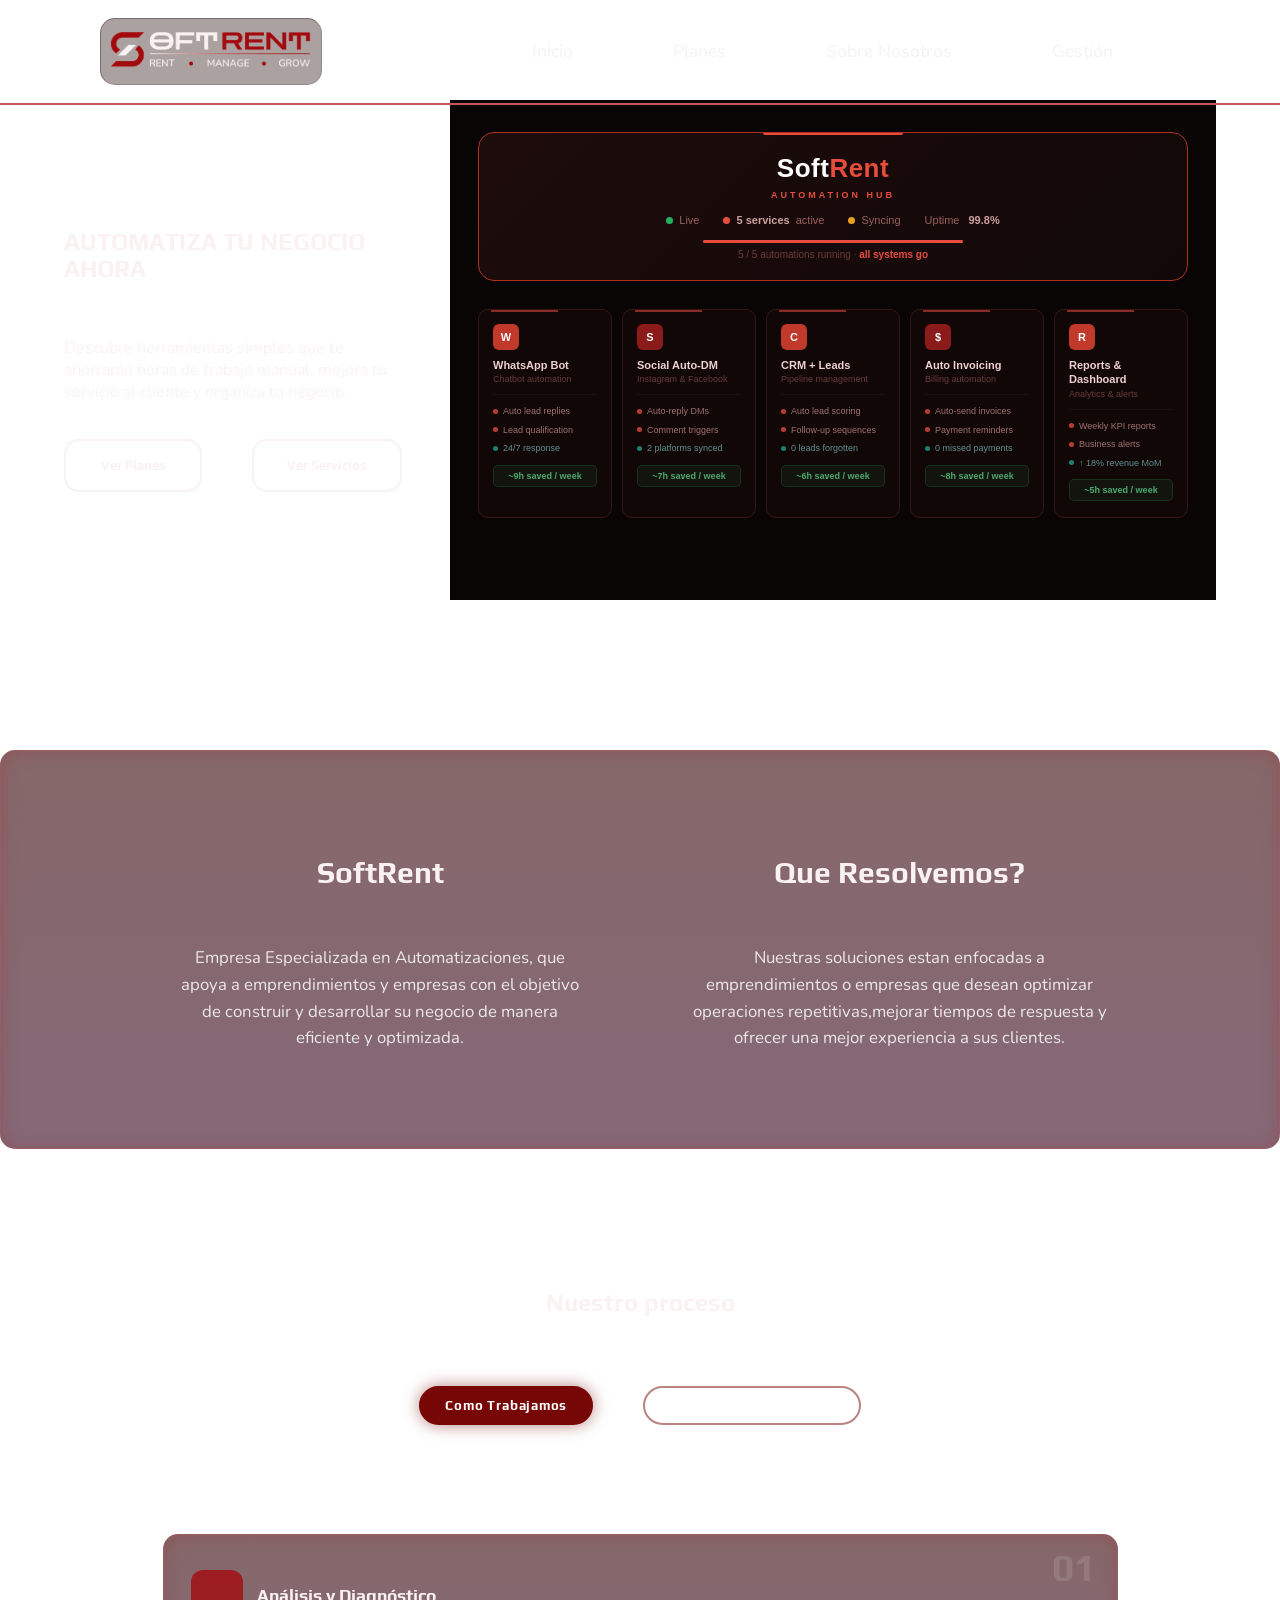
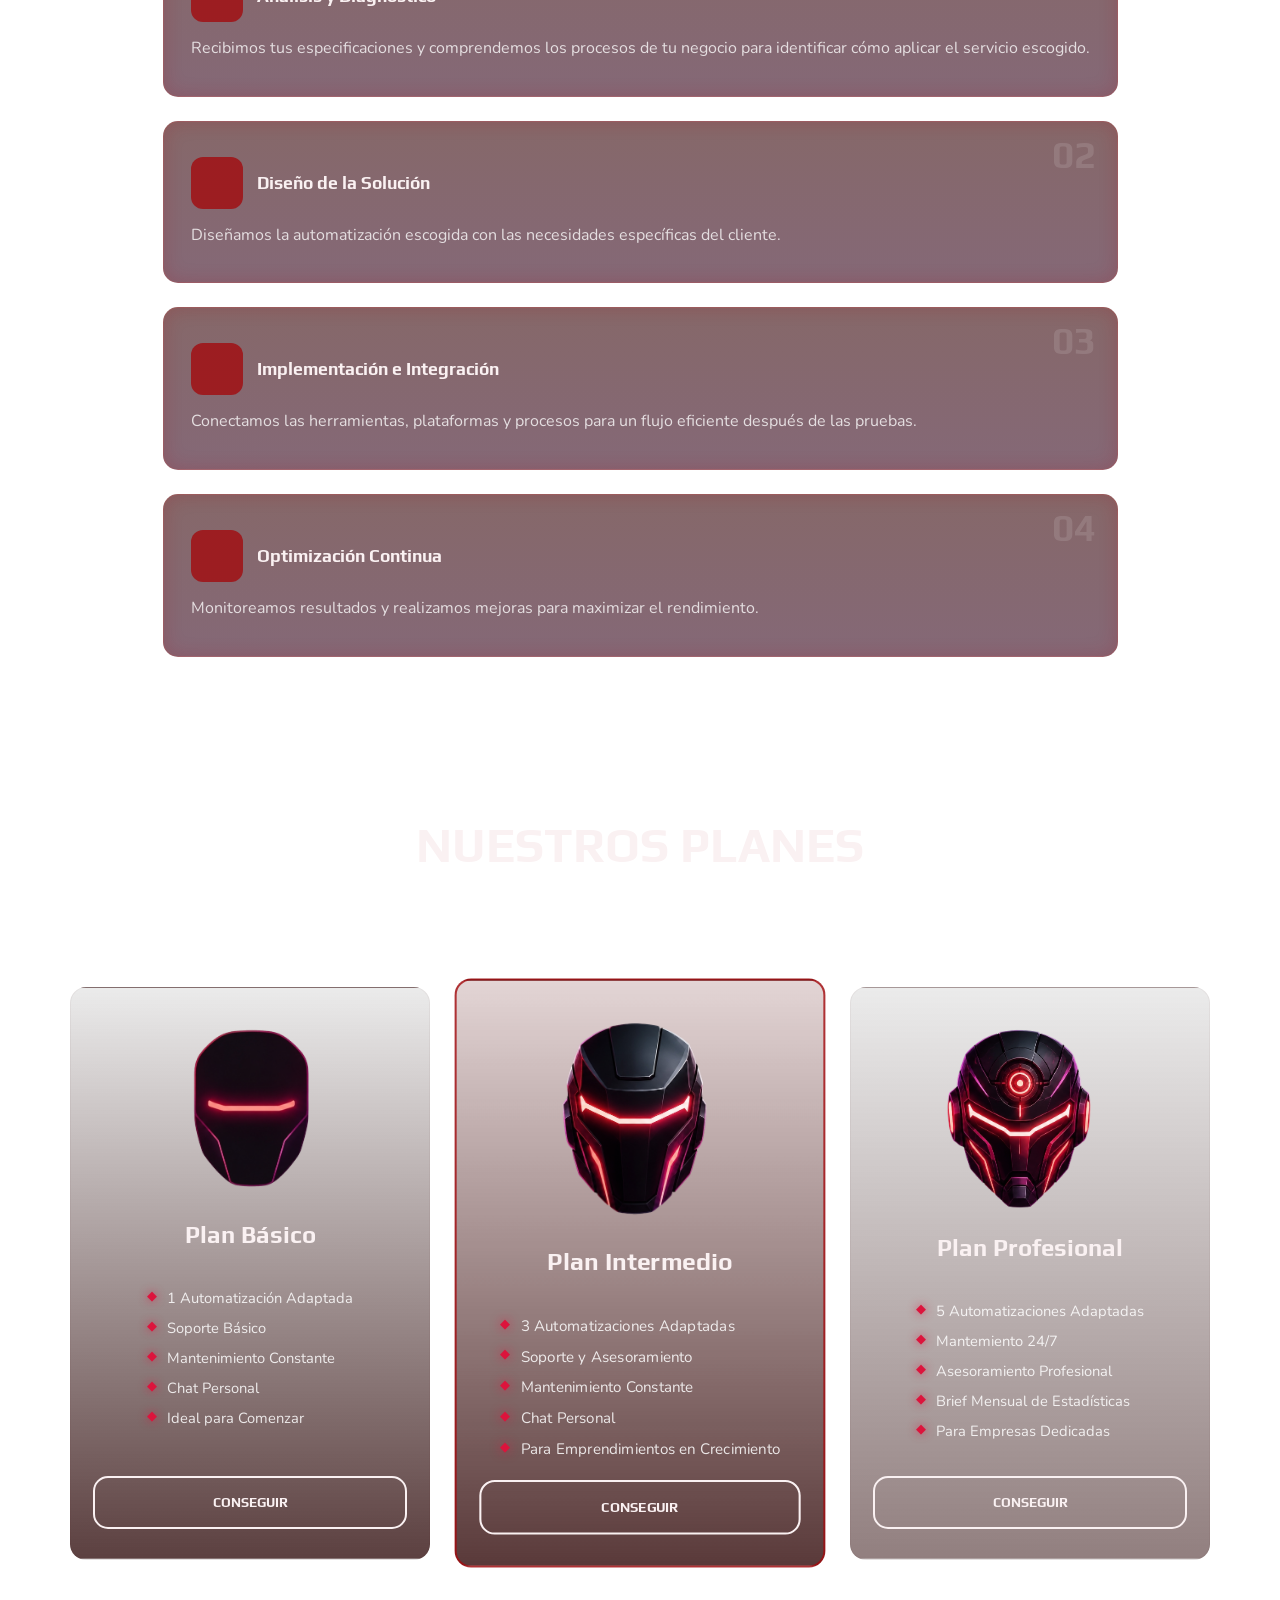
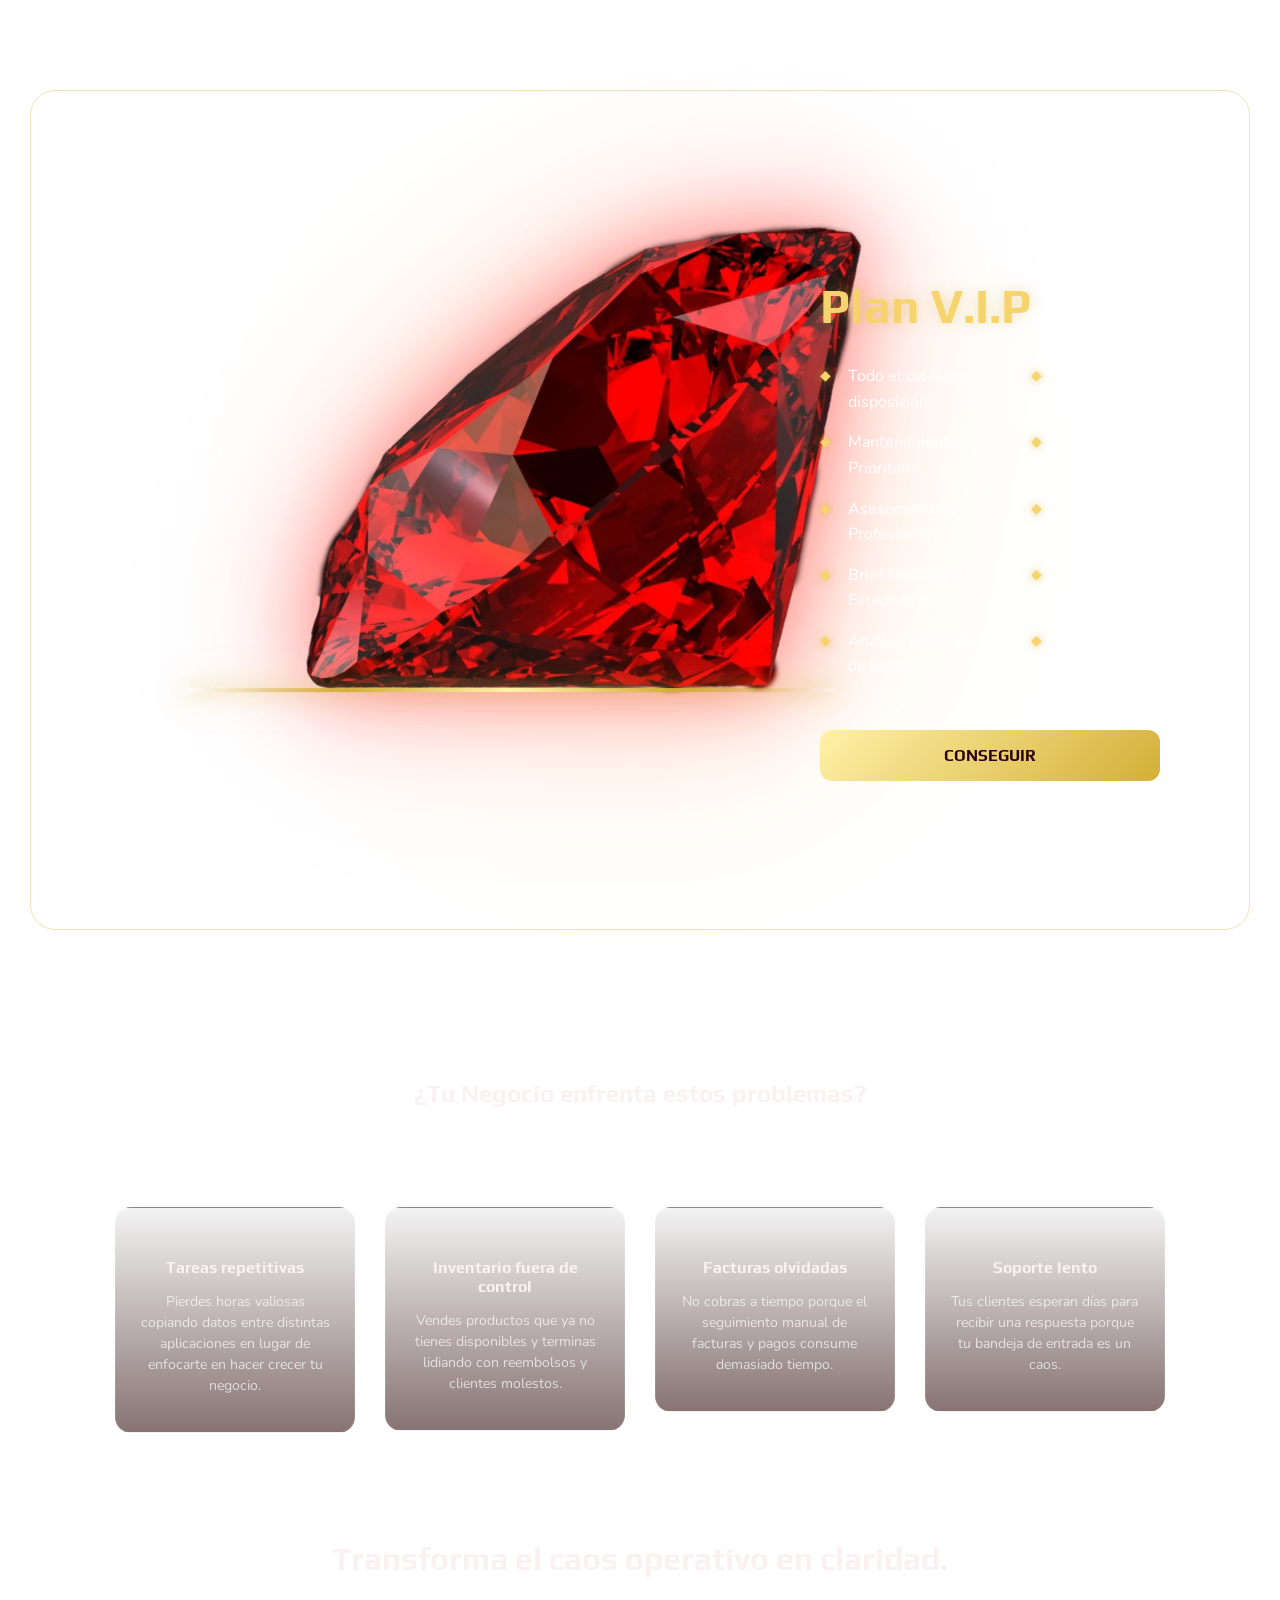
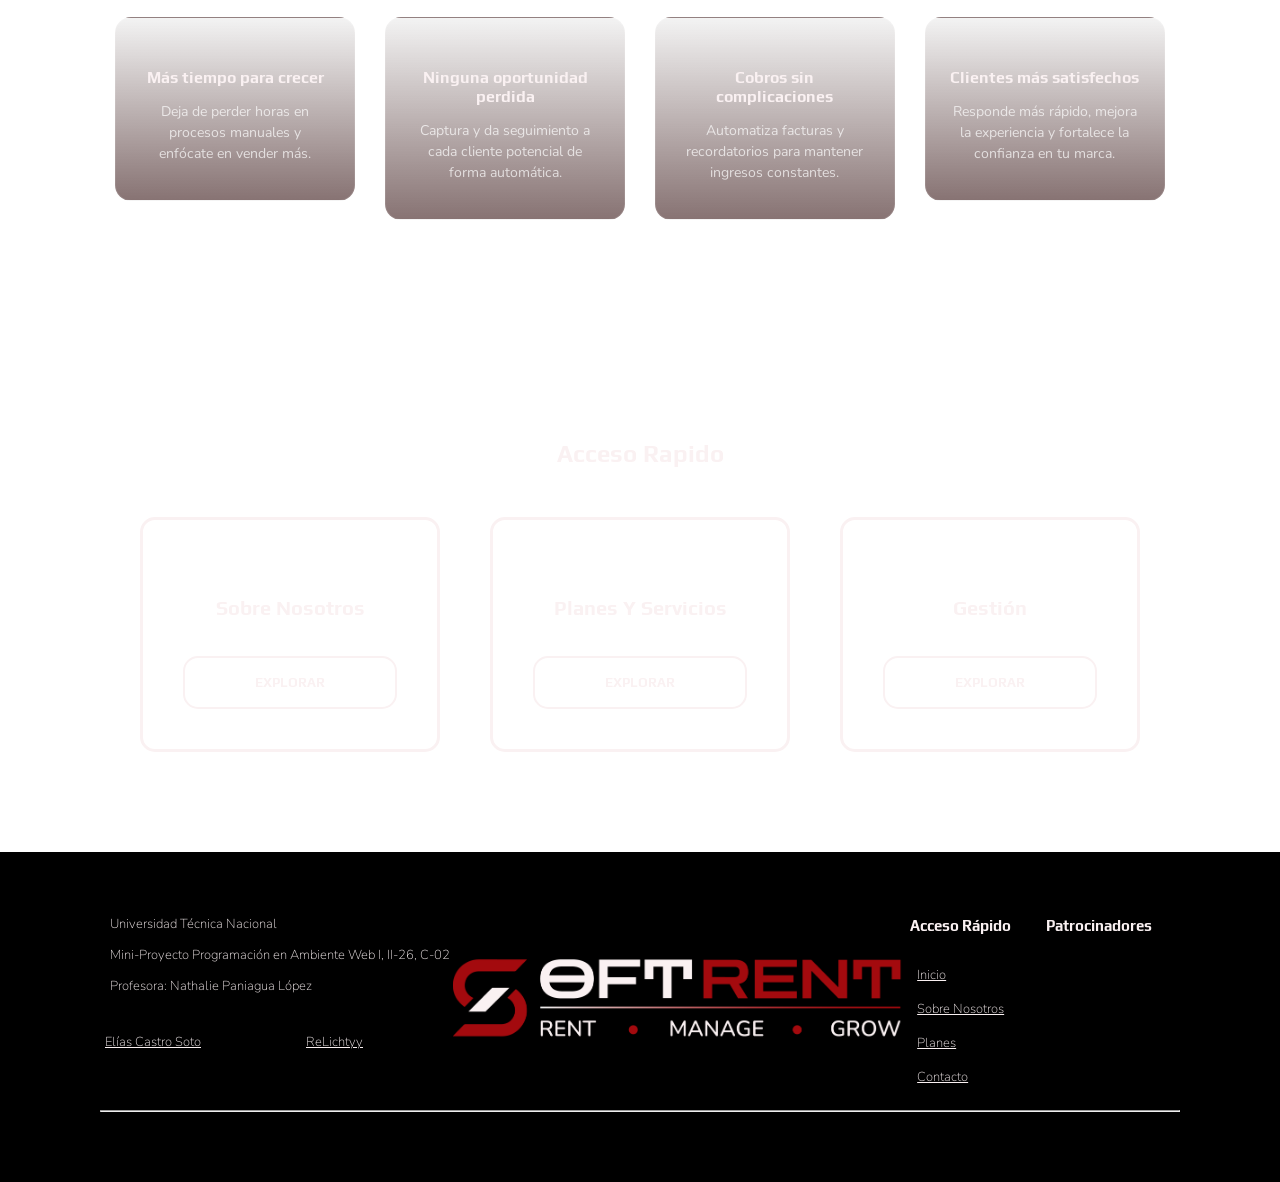
==== index.html @ 6c539c93 "diseño" ====
<!DOCTYPE html>
<html class="" lang="en">

<head>
    <meta charset="UTF-8">
    <meta name="viewport" content="width=device-width, initial-scale=1.0">


    <!-- link al css -->
    <link rel="stylesheet" href="css/Base.css">
    <link rel="stylesheet" href="css/Components/header.css">
    <link rel="stylesheet" href="css/Components/footer.css">
    <link rel="stylesheet" href="css/index.css">
    <link rel="stylesheet" href="css/planes.css">

    <!-- Font Awesome Link -->
    <script src="https://kit.fontawesome.com/9b11b68b76.js" crossorigin="anonymous"></script>

    <!--Finisher header animacion -->
    <script src="js/finisher-header.es5.min.js" type="text/javascript"></script>

    <title>Soft Rent</title>

</head>

<body class="finisher-header">
    <main class="container">

        <header class="side-header">
            <div class="header-content">
                <div class="header-logo">
                    <a href="index.html">
                        <img src="assets/img/logo-softrent.png" alt="header-logo">
                    </a>
                </div>

                <input type="checkbox" id="check-menu" class="menu-oculto">

                <label for="check-menu" class="boton-hamburguesa">
                    <span class="linea"></span>
                    <span class="linea"></span>
                    <span class="linea"></span>
                </label>

                <nav class="nav-menu">
                    <ul class="navegacion">
                        <li><a href="index.html">Inicio</a></li>
                        <li><a href="planes.html">Planes</a></li>
                        <li><a href="about.html">Sobre Nosotros</a></li>
                        <li><a href="AdminPlanes.html">Gestión</a></li>
                    </ul>
                </nav>
            </div>
        </header>
        <!--SECCION 1: HERO-->
        <section class="seccion-hero">
            <div>
                <div class="hero-text">
                    <h1>
                        AUTOMATIZA TU NEGOCIO AHORA
                    </h1>
                    <p>
                        Descubre herramientas simples que te ahorrarán horas de trabajo manual, mejora tu servicio al
                        cliente y organiza tu negocio.
                    </p>

                    <div class="hero-botones">
                        <button>
                            <a href="planes.html">Ver Planes</a>
                        </button>
                        <button>
                            <a href="planes.html#seccion-servicios">Ver Servicios</a>
                        </button>
                    </div>

                </div>
                <div class="hero-image">

                    <iframe src="assets/img/softrent_hero_v3_card_grid.html" class="hero-frame" scrolling="no"
                        title="Plataforma SoftRent">
                    </iframe>

                </div>
            </div>
        </section>
        <!--SECCION 2: Introduccion-->
        <section class="seccion-introduccion">
            <div>
                <h2>
                    SoftRent
                </h2>
                <p>
                    Empresa Especializada en Automatizaciones, que apoya a
                    emprendimientos y empresas con el objetivo de construir y desarrollar su negocio de manera eficiente
                    y optimizada.
                </p>
            </div>
            <div>
                <h2>
                    Que Resolvemos?
                </h2>
                <p>
                    Nuestras soluciones estan enfocadas a emprendimientos o empresas que desean optimizar operaciones 
                    repetitivas,mejorar tiempos de respuesta y ofrecer una mejor experiencia a sus clientes.
                </p>
            </div>
        </section>

        <!--SECCION 3: Servicios-->

        <section class="seccion-servicios">
            <h2>Nuestro proceso</h2>    
            <div class="servicios-botones">
                <button id="btnCore">
                    Como Trabajamos
                </button>
                <button id="btnEcommerce">
                    Seguridad que te damos
                </button>
            </div>
            <!--Contenedor para core Automations-->
            <div class="contenedor-servicios" id="coreSolutions">

                <p class="servicios-subtitulo">Comprende mejor cómo damos tu solución</p>

                <div class="contenedor-solucion">
                    <span class="solucion-paso">01</span>
                    <div class="solucion-cabecera">
                        <i class="fa-solid fa-magnifying-glass-chart iconoDefecto"></i>
                        <h4>Análisis y Diagnóstico</h4>
                    </div>
                    <p>Recibimos tus especificaciones y comprendemos los procesos de tu negocio para
                    identificar cómo aplicar el servicio escogido.</p>
                </div>

                <div class="contenedor-solucion">
                    <span class="solucion-paso">02</span>
                    <div class="solucion-cabecera">
                        <i class="fa-solid fa-pen-ruler iconoDefecto"></i>
                        <h4>Diseño de la Solución</h4>
                    </div>
                    <p>Diseñamos la automatización escogida con las necesidades específicas del cliente.</p>
                </div>

                <div class="contenedor-solucion">
                    <span class="solucion-paso">03</span>
                    <div class="solucion-cabecera">
                        <i class="fa-solid fa-plug-circle-check iconoDefecto"></i>
                        <h4>Implementación e Integración</h4>
                    </div>
                    <p>Conectamos las herramientas, plataformas y procesos para un flujo eficiente después de las pruebas.
                    </p>
                </div>

                <div class="contenedor-solucion">
                    <span class="solucion-paso">04</span>
                    <div class="solucion-cabecera">
                        <i class="fa-solid fa-chart-line iconoDefecto"></i>
                        <h4>Optimización Continua</h4>
                    </div>
                    <p>Monitoreamos resultados y realizamos mejoras para maximizar el rendimiento.</p>
                </div>

            </div>
            <!--Contenedor para Industry Solutions-->
            <div id="ecommerceSolutions" class="hidden contenedor-servicios">
                <p class="servicios-subtitulo">Así es como protegemos tus datos</p>

                <div class="contenedor-solucion">
                    <div class="solucion-cabecera">
                        <i class="fa-solid fa-user-lock iconoDefecto"></i>
                        <h4>Control de Accesos</h4>
                    </div>
                    <p>Solo unas pocas personas autorizadas tienen acceso a tu información.</p>
                </div>

                <div class="contenedor-solucion">
                    <div class="solucion-cabecera">
                        <i class="fa-solid fa-shield-halved iconoDefecto"></i>
                        <h4>Integraciones Seguras</h4>
                    </div>
                    <p>Utilizamos conexiones confiables entre plataformas y servicios.
                    </p>
                </div>

                <div class="contenedor-solucion">
                    <div class="solucion-cabecera">
                        <i class="fa-solid fa-database iconoDefecto"></i>
                        <h4>Respaldos y Recuperación</h4>
                    </div>
                    <p>Implementamos mecanismos para proteger la continuidad de la información.</p>
                </div>

                 <div class="contenedor-solucion">
                    <div class="solucion-cabecera">
                        <i class="fa-solid fa-code iconoDefecto"></i>
                        <h4>Buenas Prácticas</h4>
                    </div>
                    <p>Aplicamos estándares de desarrollo enfocados en estabilidad y seguridad.</p>
                </div>

            </div>
        </section>

        <!--SECCION 4: planes 1-3 -->

        <section class="seccion-planes">
            <div class="planes-titulo">
                <h2>NUESTROS PLANES</h2>
                <p>Automatiza, crece y ahorra tiempo con SoftRent</p>
            </div>
            <div class="contenedor-tarjetas">
                <div class="planes-container tarjeta-plan basic">
                    <div>
                        <img src="assets/img/robot1.png" alt="">
                        <h2>Plan Básico</h2>
                    </div>

                    <div class="list-ventajas">
                        <ul>
                            <li>
                                <p>1 Automatización Adaptada</p>
                            </li>
                            <li>
                                <p>Soporte Básico</p>
                            </li>
                            <li>
                                <p>Mantenimiento Constante</p>
                            </li>
                            <li>
                                <p>Chat Personal</p>
                            </li>
                            <li>
                                <p>Ideal para Comenzar</p>
                            </li>
                        </ul>
                    </div>
                    <button>CONSEGUIR</button>
                </div>
                <div class="planes-container tarjeta-plan destacado inter">
                    <div>
                        <img src="assets/img/robot2.png" alt="">
                        <h2>Plan Intermedio</h2>
                    </div>

                    <div class="list-ventajas">
                        <ul>
                            <li>
                                <p>3 Automatizaciones Adaptadas</p>
                            </li>
                            <li>
                                <p>Soporte y Asesoramiento</p>
                            </li>
                            <li>
                                <p>Mantenimiento Constante</p>
                            </li>
                            <li>
                                <p>Chat Personal</p>
                            </li>
                            <li>
                                <p>Para Emprendimientos en Crecimiento</p>
                            </li>
                        </ul>
                    </div>
                    <button>CONSEGUIR</button>
                </div>
                <div class="planes-container tarjeta-plan pro">
                    <div>
                        <img src="assets/img/robot3.png" alt="">
                        <h2>Plan Profesional</h2>
                    </div>

                    <div>
                        <ul>
                            <li>
                                <p>5 Automatizaciones Adaptadas</p>
                            </li>
                            <li>
                                <p>Mantemiento 24/7</p>
                            </li>
                            <li>
                                <p>Asesoramiento Profesional</p>
                            </li>
                            <li>
                                <p>Brief Mensual de Estadísticas</p>
                            </li>
                            <li>
                                <p>Para Empresas Dedicadas</p>
                            </li>
                        </ul>
                    </div>
                    <button>CONSEGUIR</button>
                </div>
            </div>

        </section>

        <section class="seccion-planVIP">

            <div class="vip-diamante">
                <img src="assets/img/vipdiamond.png" alt="Plan VIP">
                <div class="linea-dorada"></div>
            </div>

            <div class="vip-info">

                <h2>Plan V.I.P</h2>

                <div class="vip-beneficios">

                    <ul>
                        <li>Todo el catálogo a disposición</li>
                        <li>Mantenimiento Prioritario</li>
                        <li>Asesoramiento Profesional</li>
                        <li>Brief Mensual de Estadísticas</li>
                        <li>Análisis Profundo de Datos</li>
                    </ul>

                    <hr>

                    <ul>
                        <li>Reuniones Exclusivas</li>
                        <li>Invitaciones VIP</li>
                        <li>Servicio Exclusivo</li>
                        <li>Atención Directa</li>
                        <li>Y mucho más</li>
                    </ul>

                </div>

                <button class="btn-vip">
                    CONSEGUIR
                </button>

            </div>

        </section>

        <section class="seccion-ventajas">
            <h2>¿Tu Negocio enfrenta estos problemas?</h2>
            <div>
                <div class="ventajas-contenedor">
                    <i class="fa-solid fa-repeat iconoDefecto"></i>
                    <h3>Tareas repetitivas</h3>
                    <p>Pierdes horas valiosas copiando datos entre distintas aplicaciones en lugar de enfocarte en hacer
                        crecer tu negocio.</p>
                </div>
                <div class="ventajas-contenedor">
                    <i class="fa-solid fa-boxes-stacked iconoDefecto"></i>
                    <h3>Inventario fuera de control</h3>
                    <p>Vendes productos que ya no tienes disponibles y terminas lidiando con reembolsos y clientes
                        molestos.</p>
                </div>
                <div class="ventajas-contenedor">
                    <i class="fa-solid fa-eye-low-vision iconoDefecto"></i>
                    <h3>Facturas olvidadas</h3>
                    <p>No cobras a tiempo porque el seguimiento manual de facturas y pagos consume demasiado tiempo.</p>
                </div>
                <div class="ventajas-contenedor">
                    <i class="fa-solid fa-headset iconoDefecto"></i>
                    <h3>Soporte lento</h3>
                    <p>Tus clientes esperan días para recibir una respuesta porque tu bandeja de entrada es un caos.</p>
                </div>
            </div>
            <div>
                <h2>Transforma el caos operativo en claridad.</h2>
                <div class="ventajas-contenedor">
                    <i class="fa-solid fa-seedling iconoDefecto"></i>
                    <h3>Más tiempo para crecer</h3>
                    <p>Deja de perder horas en procesos manuales y enfócate en vender más.</p>
                </div>
                <div class="ventajas-contenedor">
                    <i class="fa-solid fa-location-crosshairs iconoDefecto"></i>
                    <h3>Ninguna oportunidad perdida</h3>
                    <p>Captura y da seguimiento a cada cliente potencial de forma automática.</p>
                </div>
                <div class="ventajas-contenedor">
                    <i class="fa-solid fa-hand-holding-dollar iconoDefecto"></i>
                    <h3>Cobros sin complicaciones</h3>
                    <p>Automatiza facturas y recordatorios para mantener ingresos constantes.</p>
                </div>
                <div class="ventajas-contenedor">
                    <i class="fa-solid fa-comments iconoDefecto"></i>
                    <h3>Clientes más satisfechos</h3>
                    <p>Responde más rápido, mejora la experiencia y fortalece la confianza en tu marca.</p>
                </div>
            </div>
        </section>

        <section class="seccion-quickaccess">
            <h1 class="h1quick">Acceso Rapido</h1>
            <div>
                
                <div class="quick-contenedor">
                    <i class="fa-solid fa-users iconoDefecto"></i>
                    <h2>Sobre Nosotros</h2>
                    <a href="about.html"><button>EXPLORAR</button></a>
                </div>
                <div class="quick-contenedor">
                    <i class="fa-solid fa-diagram-project iconoDefecto"></i>
                    <h2>Planes Y Servicios</h2>
                    <a href="planes.html"><button>EXPLORAR</button></a>
                </div>
                <div class="quick-contenedor">
                    <i class="fa-solid fa-gears iconoDefecto"></i>
                    <h2>Gestión</h2>
                    <a href="AdminPlanes.html"><button>EXPLORAR</button></a>
                </div>
            </div>
        </section>
        <!--Fin Seccion: Footer-->
    </main>

    <footer>
        <div class="footer-cont1">
            <div class="footer-edu">
                <div class="edu-contenedor1">
                    <img src="assets/img/logo-utn.png" class="logo-utn" alt="">
                    <div>
                        <p>Universidad Técnica Nacional</p>
                        <p>Mini-Proyecto Programación en Ambiente Web I, II-26, C-02</p>
                        <p>Profesora: Nathalie Paniagua López</p>
                    </div>
                </div>
                <div class="edu-contenedor2">
                    <div>
                        <i class="fa-brands fa-square-linkedin icon"></i>
                        <a href="https://www.linkedin.com/in/el%C3%ADaseltro/">Elías Castro Soto</a>
                    </div>
                    <div>
                        <i class="fa-brands fa-square-linkedin icon"></i>
                        <a href="#">ReLichtyy</a>
                    </div>
                </div>
            </div>
            <div class="footer-logo">
                <img src="assets/img/logo-softrent.png" alt="logo-softrent">
            </div>
            <div class="footer-acceso">
                <h3>Acceso Rápido</h3>
                <ul>
                    <li><a href="index.html">Inicio</a></li>
                    <li><a href="about.html">Sobre Nosotros</a></li>
                    <li><a href="planes.html">Planes</a></li>
                    <li><a href="contacto.html">Contacto</a></li>
                </ul>
            </div>
            <div class="footer-patrocinadores">
                <h3>Patrocinadores</h3>
                <div class="patrocinadores-cont">
                    <img src="assets/img/logo-utn.png" class="logo-utn" alt="">
                    <img src="assets/img/KFC-Logo-PNG-Clipart.png" alt="">
                </div>
            </div>
        </div>
        <hr class="linea-horizontal">
        <div class="footer-cont2">
            <a href=""><i class="fa-brands fa-square-instagram icon"></i></a>
            <a href=""><i class="fa-brands fa-square-youtube icon"></i></a>
            <a href=""><i class="fa-brands fa-square-x-twitter icon"></i></a>
            <a href=""><i class="fa-brands fa-square-facebook icon"></i></a>
        </div>
    </footer>
    <!-- link a js-->
    <script src="js/index.js"></script>
    <script src="js/servicios.js"></script>
</body>



<!--Codigo de fondo-->

<script type="text/javascript">
    new FinisherHeader({
        "count": 7,
        "size": {
            "min": 886,
            "max": 1148,
            "pulse": 1.8
        },
        "speed": {
            "x": {
                "min": 1.2,
                "max": 2
            },
            "y": {
                "min": 1.2,
                "max": 2.2
            }
        },
        "colors": {
            "background": "#400517",
            "particles": [
                "#770707",
                "#810303",
                "#690631",
                "#59031d"
            ]
        },
        "blending": "lighten",
        "opacity": {
            "center": 0.65,
            "edge": 0
        },
        "skew": 0,
        "shapes": [
            "c"
        ]
    });
</script>

</html>
---- css/Base.css ----
/*afecta a todo*/
* {box-sizing: border-box;}

/*Html*/
html {
  scroll-behavior: smooth;
  background-size: cover;
  background-repeat: no-repeat;
}

/******************Tipografías****************/

/*Para parrafos y botones*/

@font-face {
    font-family: 'Nunito';
    src: url('../assets/fonts/Nunito-VariableFont_wght.ttf') format('truetype');
    font-weight: 200 1000;
    font-style: normal;
}

@font-face {
    font-family: 'NunitoItalic';
    src: url('../assets/fonts/Nunito-Italic-VariableFont_wght.ttf') format('truetype');
    font-weight: 200 1000;
    font-style: italic;
}

/*Para títulos*/

@font-face {
    font-family: 'PlayRegular';
    src: url('../assets/fonts/Play-Regular.ttf') format('truetype');
    font-weight: 400;
    font-style: normal;
}
@font-face {
    font-family: 'PlayBold';
    src: url('../assets/fonts/Play-Bold.ttf') format('truetype');
    font-weight: 700;
    font-style: normal;
}

/************************************************/

/*Paleta de Colores*/
:root {
  --color-primary: #350305;
  --color-secondary: rgba(142, 71, 129);
  --color-accent: #161616;
  --color-text: #faf1f2;
  --color-bg: rgba(163, 10, 14, 0.8);

  --play-regular: 'PlayRegular', sans-serif;
  --play-bold: 'PlayBold', sans-serif;

  --nunito: 'Nunito', sans-serif;
}


/*body*/

body {
  margin: 0;
}

.container {

  width: 100%;
  height: auto; 
  max-width: 1920px;
  margin: auto;
  overflow: hidden;
  
}

P{
  font-family: var(--nunito);
  color: var(--color-text);
}
---- css/Components/header.css ----
.side-header {
  background-color: rgba(255, 255, 255, 0);
  color: whiteSmoke;
  padding: 18px 0;
  border-bottom: 2px solid rgb(199, 86, 86);

  position: fixed;
  top: 0;
  left: 0;
  width: 100%;

  z-index: 1000;

}

.header-content {
  display: flex;
  align-items: center;
  justify-content: space-between;
  gap: 20px;
  padding: 0px 100px;
}

.header-logo {
  border-radius: 15px;
  border-style: inset;
  border-color: rgba(88, 88, 88, 0.322);
  border-width: 1px;
  background-color: rgba(32, 2, 2, 0.37);
  padding: 10px 10px;
}

.header-logo:hover {
  transition: transform 0.3s ease, box-shadow 0.3s ease;
  box-shadow: 0 5px 25px rgba(197, 197, 197, 0.356);
}

.header-logo img {
  width: 200px;
  height: auto;
}

.nav-menu {
  width: 70%;
}

.boton-hamburguesa {
  display: none;
}

.menu-oculto {
  display: none;
}

.navegacion {
  width: 100%;
  height: auto;
  display: flex;
  align-items: center;
  justify-content: center;
  gap: 100px;
}

.navegacion li {
  list-style: none;
}

/* Estilo para los enlaces de navegación */
.navegacion li a {
  text-decoration: none;
  font-size: 1.1rem;
  font-weight: 600;
  color: whiteSmoke;
  transition: all 0.3s ease;
}

/* Estilo para el hover de los enlaces de navegación */
.navegacion li a:hover {
  color: #a30a0e;
}

/* Estilos Responsivos: único breakpoint móvil (Samsung S9 ~360px) */
@media (max-width: 700px) {
  .header-content {
    padding: 0px 20px;
  }

  .header-logo img {
    width: 140px;
  }

  .boton-hamburguesa {
    display: flex;
    flex-direction: column;
    justify-content: space-between;
    width: 30px;
    height: 20px;
    cursor: pointer;
    z-index: 1001;
  }


  .boton-hamburguesa .linea {
    display: block;
    height: 3px;
    width: 100%;
    background-color: whiteSmoke;
    border-radius: 2px;
    transition: transform 0.3s ease, opacity 0.3s ease;
  }

  .nav-menu {
    position: absolute;
    top: 100%;
    left: 0;
    width: 100%;
    background-color: rgba(64, 5, 23, 0.95);
    max-height: 0;
    opacity: 0;
    visibility: hidden;
    overflow: hidden;
    transition: max-height 0.4s ease, opacity 0.3s ease;
    box-shadow: 0 10px 15px rgba(0, 0, 0, 0.5);
    border-bottom: 2px solid rgb(199, 86, 86);
  }

  .menu-oculto:checked~.nav-menu {
    max-height: 300px;
    opacity: 1;
    visibility: visible;
  }

  /* Animación de Hamburger a X */
  .menu-oculto:checked~.boton-hamburguesa .linea:nth-child(1) {
    transform: translateY(8px) rotate(45deg);
  }

  .menu-oculto:checked~.boton-hamburguesa .linea:nth-child(2) {
    opacity: 0;
  }

  .menu-oculto:checked~.boton-hamburguesa .linea:nth-child(3) {
    transform: translateY(-9px) rotate(-45deg);
  }

  .navegacion {
    flex-direction: column;
    gap: 0;
    padding: 20px 0;
  }

  .navegacion li {
    width: 100%;
    text-align: center;
  }

  .navegacion li a {
    display: block;
    padding: 15px 0;
    font-size: 1.2rem;
    width: 100%;
  }
}
---- css/Components/footer.css ----
@import url('../Base.css');

footer{
    width: 100%;
    height: auto;
    padding: 50px 100px;
    background-color: black;
    justify-content: grid;
    gap: 50px;
}
footer p, a{
    font-family: 'Nunito', sans-serif;
    color: var(--color-text);
    font-weight: 200;
    font-size: small;
    
}

footer h3{
    font-family: var(--play-bold);
    font-weight: 700;
    font-size: 15px;
    color: var(--color-text);
}

.icon{
    color: var(--color-text);
    font-size: 2rem;
}

.icon:hover{
    color: var(--color-secondary);
}


.footer-edu{
    display: block;
}
.edu-contenedor1 {
    display: flex;
    justify-content: center;
    align-items: center;
    gap: 10px;
}
.edu-contenedor1 img{
    width: auto;
    height: 100px;
}
.edu-contenedor2{
    display: flex;
    justify-content: flex-start;
    gap: 100px;
    padding-top: 25px;
}

.edu-contenedor2 div{
    display: flex;
    justify-content: center;
    align-items: center;
    gap: 5px;
}

.footer-cont1{
    width: 100%;
    display: flex;
    justify-content: space-between;
}

.footer-logo{
    width: auto;
    height: auto;
    justify-content: center;
    align-items: center;
    padding-top: 50px;
}

.footer-logo img{
    width: 450px;
    height: auto;
}

.footer-acceso{
    width: 10%;
    height: auto;
    display: grid;
    justify-content: center;
    align-items: left;
    text-align: left;
}
.footer-acceso ul{
    padding: 0;
    display: grid;
    justify-content: center;
    align-items: center;
    gap: 15px;
}

.footer-acceso ul li{
    text-decoration: none;
    list-style: none;
}

.footer-patrocinadores{
    width: 15%;
    text-align: center;
}

.patrocinadores-cont{
    display: flex;
    gap: 10px;
}

.patrocinadores-cont img{
    width: auto;
    height: 100px;
}

.footer-cont2{
    margin: 20px 0px 0px 0px;
    display: flex;
    justify-content: center;
    gap: 20px;
}

/* Responsivo footer: único breakpoint móvil (Samsung S9 ~360px) */
@media (max-width: 700px) {
    footer {
        padding: 40px 24px;
    }
    .footer-cont1 {
        flex-direction: column;
        align-items: center;
        text-align: center;
        gap: 40px;
    }
    .footer-logo {
        padding-top: 0;
    }
    .footer-logo img {
        width: 240px;
    }
    .footer-acceso,
    .footer-patrocinadores {
        width: auto;
    }
    .edu-contenedor1 {
        flex-direction: column;
    }
    .edu-contenedor2 {
        flex-direction: column;
        align-items: center;
        gap: 15px;
    }
    .patrocinadores-cont {
        justify-content: center;
    }
}
---- css/index.css ----
/*Texto general*/

h1 {
    font-family: var(--play-bold); 
    font-weight: 700;
    font-style: normal;
    color: var(--color-text);
}

h2, h3, h4 {
    font-family: var(--play-bold); 
    font-style: normal;
    color: var(--color-text);
}



button {
    background-color:  rgba(0, 0, 0, 0);
    font-family: var(--play-bold);
    font-weight: 1000;
    font-style: normal;
    color: var(--color-text);
    border-color: var(--color-text);
    border-style: solid;
    border-radius: 15px;
    padding: 17px;

    transition: all 0.3s ease;
}

button:hover{
    background-color: var(--color-secondary);
    border-color: transparent;
    color: var(--color-primary);
    cursor: pointer;
}

.hero-botones button a {
    text-decoration: none;
    color: var(--color-text);
    font-family: var(--play-bold);
}

/*Seccion 1: Hero*/

.seccion-hero {
    overflow: visible;
    padding: 100px 5%;
    display: flex ;
    gap: 10px;
    
    padding-top: 100px;
}

.seccion-hero > div {
    display: flex;
    width: 100%;
    gap: 40px;
    align-items: center;
}


.hero-text {
    width: 30%;
    display: flex;
    flex-direction: column;
    gap: 20px;
}
.hero-botones {
    
    display: flex;
    gap: 50px;
}

.hero-botones :nth-child(1){
    width: 40%;
    
}

.hero-botones :nth-child(2){
    padding: 17px 20px;
    width: 150px;
}


/* HERO SPLIT LAYOUT */
.hero-image {
    flex: 1;                
    display: flex;
    justify-content: center;
    align-items: center;
    width: 100%;             
    
}

/* ESTILOS PARA LA IMAGEN DEL HERO */
.hero-frame {
    width: 100%;
    height: 500px;
    border: none;
    overflow: hidden;
}

/*Seccion 2: Introduccion*/

.seccion-introduccion{
    width: 100%;
    height: auto;
    margin-top: 50px;
    padding: 80px 9%;
    display: flex;
    justify-content: center;
    gap: 100px;
    text-align: center;

    background:
        linear-gradient(
            rgba(53, 3, 5, 0.6),
            rgba(51, 4, 28, 0.6)
        ),
        url("../assets/img/disenios-02.png");

    background-size: cover;
    background-position: center;
    border-radius: 15px;
    border-style: none;
    border-width: 1px;
    box-shadow:
    inset 0 0 0 1px rgba(199, 86, 86, 0.3),
    inset 0 0 20px rgba(163, 10, 14, 0.2);
}

.seccion-introduccion div{
    width: 40%;
    flex-direction: column;
    justify-content: center;
}

.seccion-introduccion p {
    font-family: var(--nunito);
    color: rgba(255, 255, 255, 0.85);
    line-height: 1.6;
    font-size: 1.05rem;
}

    .header-serviciosbtn {
    font-size: 18px;
    color: rgba(255, 255, 255, 0.7);
    line-height: 1.5;
    margin: 0;
    justify-content: center;

}

.servicios-botones {
    width: 100%;
    padding: 20px;
    gap : 50px;
    display: flex;
    justify-content: center;
}

.servicios-botones button.activo {
    background-color: var(--color-secondary);
    border-color: transparent;
    color: var(--color-primary);
}


.seccion-introduccion h2 {
    padding-bottom: 30px;
    font-size: 30px;
    justify-content: center;
    justify-content: center;
}

/*Seccion 3: Servicios*/

.seccion-servicios{
    width: 100%;
    padding: 120px 9%;
    display: flex;
    flex-direction: column;
    align-items: center;
    justify-content: center;
    gap: 30px;
    text-align: center;
}

.servicios-subtitulo {
    grid-column: 1 / -1;
    width: 100%;
    text-align: center;
    font-size: 1.15rem;
    color: rgba(255, 255, 255, 0.75);
    margin: 0 0 10px;
}

.contenedor-servicios{
    width: 100%;
    display: grid;
    justify-content: center;
    gap: 24px;
}

.contenedor-solucion{
    position: relative;
    overflow: hidden;
    padding: 36px 28px;
    width: 100%;
    text-align: left;
    border-style: none;
    background:
        linear-gradient(
            rgba(53, 3, 5, 0.6),
            rgba(51, 4, 28, 0.6)
        ),
        url(../assets/img/disenios-02.png);

    background-size: cover;
    background-position: center;

    box-shadow:
    inset 0 0 0 1px rgba(199, 86, 86, 0.3),
    inset 0 0 20px rgba(163, 10, 14, 0.2);

    border-radius: 15px;
    transition: transform 0.3s ease, box-shadow 0.3s ease;
}

.contenedor-solucion:hover {
    transform: translateY(-8px);
    box-shadow:
    inset 0 0 0 1px rgba(199, 86, 86, 0.5),
    inset 0 0 20px rgba(163, 10, 14, 0.2),
    0 18px 40px rgba(0, 0, 0, 0.55);
}

.iconoDefecto{
    font-size: 2.4rem;
    color: var(--color-text);
    transition: all 0.3s ease;
}

.iconoDefecto:hover{
    color: var(--color-bg);
    transform: translateY(-4px);
}

.solucion-paso {
    position: absolute;
    top: 14px;
    right: 22px;
    font-family: var(--play-bold);
    font-size: 2.4rem;
    line-height: 1;
    color: rgba(255, 255, 255, 0.12);
}

.solucion-cabecera {
    display: flex;
    align-items: center;
    gap: 14px;
    margin-bottom: 14px;
}

.solucion-cabecera i {
    font-size: 1.6rem;
    color: var(--color-text);
    background: var(--color-bg);
    width: 52px;
    height: 52px;
    display: flex;
    align-items: center;
    justify-content: center;
    border-radius: 12px;
    flex-shrink: 0;
}

.contenedor-solucion h4 {
    font-size: 1.1rem;
    margin: 0;
}

.contenedor-solucion p {
    font-family: var(--nunito);
    color: rgba(255, 255, 255, 0.78);
    line-height: 1.55;
    margin: 0;
}

.hidden {
    display: none;
}

/* Seccion Ventajas */

.seccion-ventajas {
    width: 100%;
    padding: 100px 9%;
    display: flex;
    flex-direction: column;
    gap: 80px;
}

.seccion-ventajas > div {
    display: flex;
    flex-wrap: wrap;
    gap: 30px;
    justify-content: center;
    align-items: flex-start;
}

.seccion-ventajas > div > h2 {
    width: 100%;
    text-align: center;
    font-size: 2rem;
    margin-bottom: 10px;
}

.seccion-ventajas > h2 {
    text-align: center;
}

.ventajas-contenedor {
    flex: 1 1 220px;
    max-width: 260px;
    display: flex;
    flex-direction: column;
    align-items: center;
    text-align: center;
    gap: 14px;
    padding: 36px 24px;
    border-radius: 16px;
    border: 1px solid rgba(255, 255, 255, 0.1);
    background: linear-gradient(
        rgba(85, 85, 85, 0.07),
        rgba(37, 0, 0, 0.55)
    );
    transition: transform 0.3s ease, box-shadow 0.3s ease, border-color 0.3s ease;
}

.ventajas-contenedor:hover {
    transform: translateY(-8px);
    box-shadow: 0 15px 35px rgba(0, 0, 0, 0.6);
    border-color: rgba(199, 86, 86, 0.4);
}

.ventajas-contenedor i {
    font-size: 2rem;
    color: var(--color-bg);
}

.ventajas-contenedor h3 {
    font-size: 1rem;
    color: var(--color-text);
    margin: 0;
}

.ventajas-contenedor p {
    font-size: 0.88rem;
    color: rgba(255, 255, 255, 0.7);
    line-height: 1.5;
    margin: 0;
}

/*Seccion Quick Access*/


.seccion-quickaccess {
    width: 100%;
    padding: 100px 9%;
    display: flex;
    flex-direction: column;
    align-items: center;
}

.h1quick {
    width: 100%;
    text-align: center;
    margin-bottom: 50px;
    display: block;
}


.seccion-quickaccess > div {
    display: flex;
    gap: 50px;
    width: 100%;
    justify-content: center;
}

.quick-contenedor {
    display: flex;
    flex-direction: column;
    align-items: center;
    gap: 20px;
    padding: 40px;
    border-style: solid;
    border-color: var(--color-text);
    border-radius: 15px;
    background-color: rgba(0, 0, 0, 0);
    transition: all 0.3s ease;
    flex: 1;
    max-width: 300px;
}

.quick-contenedor:hover {
    background-color: var(--color-primary);
    border-color: transparent;
}

.quick-contenedor:hover h2,
.quick-contenedor:hover i {
    color: var(--color-bg);
}

.quick-contenedor i {
    font-size: 50px;
    color: var(--color-text);
    transition: all 0.3s ease;
}

.quick-contenedor h2 {
    font-size: 20px;
    text-align: center;
    transition: all 0.3s ease;
}

.quick-contenedor a {
    width: 100%;
    text-decoration: none;
}

.quick-contenedor button {
    width: 100%;
}

/* ==========================================
   RESPONSIVO 
   ========================================== */
@media (max-width: 700px) {
    /* Hero en columna */
    .seccion-hero {
        padding: 110px 6% 50px;
    }
    .seccion-hero > div {
        flex-direction: column;
        gap: 30px;
    }
    .hero-text {
        width: 100%;
        text-align: center;
        align-items: center;
    }
    .hero-botones {
        flex-direction: column;
        gap: 16px;
        width: 100%;
    }
    .hero-botones :nth-child(1),
    .hero-botones :nth-child(2) {
        width: 100%;
    }
    .hero-frame {
        height: 820px;   /* el grid interno pasa a 2 columnas y crece a lo alto */
    }

    /* Introducción en columna */
    .seccion-introduccion {
        flex-direction: column;
        align-items: center;
        gap: 40px;
        padding: 50px 8%;
    }
    .seccion-introduccion div {
        width: 100%;
    }

    /* Servicios */
    .seccion-servicios {
        padding: 70px 6%;
    }
    .contenedor-solucion {
        width: 100%;
        padding: 20px 24px;
    }

    /* Quick access en columna */
    .seccion-quickaccess {
        padding: 60px 6%;
    }
    .seccion-quickaccess > div {
        flex-direction: column;
        align-items: center;
        gap: 24px;
    }
    .quick-contenedor {
        width: 100%;
        max-width: 360px;
    }
}
---- css/planes.css ----
.planes-titulo{
    text-align: center;
}

.planes-titulo h2 {
    font-size: 3rem;
    color: var(--color-text, #ffffff);
    margin-bottom: 10px;
}

.planes-titulo p {
    font-size: 1.2rem;
    color: rgba(255, 255, 255, 0.8);
}

/* ==========================================
   ----------- SECCION PLANES ---------------
   ========================================== */
.seccion-planes{
    width: 100%;
    height: auto;
    padding-bottom: 100px;
    display: flex;
    gap: 50px;
    flex-direction: column;
    justify-content: center;
    align-items: center;
}


.planes-page .seccion-planes {
    padding-top: 160px;
}

.contenedor-tarjetas {
    width: 100%;
    display: flex;
    justify-content: center;
    align-items: stretch; 
    gap: 30px; 
}


.tarjeta-plan {
    flex: 1 1 0;          
    width: 33%;
    max-width: 360px;
    /*background-color: rgba(255, 255, 255, 0.05); /* Fondo sutil translúcido */
    border: 1px solid rgba(61, 0, 0, 0.048);
    border-radius: 16px;
    border-style: solid;
    padding: 30px 22px;
    display: flex;
    flex-direction: column;
    position: relative;
    transition: transform 0.3s ease, box-shadow 0.3s ease;
    justify-content: flex-start;
    align-items: center;
}


.basic{
    background:
        linear-gradient(
            rgba(85, 85, 85, 0.116),
            rgba(37, 0, 0, 0.75)
        ),
        url("../assets/img/disenios-02.png");

    background-size: cover;
    background-position: center;
}

.inter{
    background:
        linear-gradient(
            rgba(85, 85, 85, 0.116),
            rgba(37, 0, 0, 0.75)
        ),
        url("../assets/img/disenios-01.png");

    background-size: cover;
    background-position: center;
}

.pro{
    background:
        linear-gradient(
            rgba(85, 85, 85, 0.116),
            rgba(37, 0, 0, 0.5)
        ),
        url("../assets/img/disenios-03.png");

    background-size: cover;
    background-position: center;
}

.tarjeta-plan img {
    width: 170px;
    height: auto;
    transition: transform 0.3s ease, box-shadow 0.3s ease;
}

.tarjeta-plan img:hover{
    transform: translateY(-10px); /* Efecto de flotar al pasar el mouse */
}
.tarjeta-plan:hover {
    transform: translateY(-10px); /* Efecto de flotar al pasar el mouse */
    box-shadow: 0 15px 35px rgba(0, 0, 0, 0.8);
    border-color: rgba(199, 86, 86, 0.4);
}

/* Plan Destacado (Medio) */
.tarjeta-plan.destacado {
    background-color: rgba(163, 10, 14, 0.1); /* Toque rojo de tu marca */
    border: 2px solid var(--color-bg);
    transform: scale(1.03); /* Un poquito más grande para resaltar */
}

.tarjeta-plan.destacado:hover {
    transform: translateY(-10px) scale(1.03);
}

.tarjeta-plan h2{
    font-family: var(--play-bold);
    text-align: center;
    color: var(--color-text);
}

.etiqueta-popular {
    position: absolute;
    top: 15px;
    right: 15px;
    background-color: #a30a0e;
    color: white;
    font-size: 0.8rem;
    padding: 4px 12px;
    border-radius: 20px;
    font-weight: bold;
}

/* Elementos Internos de la Tarjeta */
.tarjeta-plan h3 {
    font-size: 1.6rem;
    color: white;
    margin-bottom: 15px;
}

.precio {
    font-size: 2.2rem;
    font-weight: bold;
    color: white;
    margin-bottom: 20px;
}

.precio span {
    font-size: 1rem;
    color: rgba(255, 255, 255, 0.6);
}

.descripcion-plan {
    font-size: 0.95rem;
    color: rgba(255, 255, 255, 0.7);
    margin-bottom: 25px;
    min-height: 50px; /* Mantiene la alineación aunque varíe el texto */
}

.caracteristicas {
    list-style: none;
    padding: 0;
    margin-bottom: 35px;
    flex-grow: 1; /* Empuja el botón siempre hacia el fondo de la tarjeta */
}

.caracteristicas li {
    margin-bottom: 12px;
    color: rgba(255, 255, 255, 0.9);
    font-size: 0.95rem;
}

.caracteristicas li i {
    color: #c75656; /* Color de checkmark */
    margin-right: 8px;
}

/* Botones de acción */
.btn-plan {
    width: 100%;
    padding: 12px;
    background: transparent;
    color: white;
    border: 2px solid rgba(255, 255, 255, 0.3);
    border-radius: 8px;
    font-weight: bold;
    cursor: pointer;
    transition: all 0.3s ease;
}

.btn-plan:hover {
    background-color: white;
    color: black;
    border-color: white;
}

.btn-destacado {
    background-color: #a30a0e;
    border-color: #a30a0e;
}

.btn-destacado:hover {
    background-color: #c75656;
    border-color: #c75656;
    color: white;
}

/* Layout interno de cada tarjeta de plan */
.tarjeta-plan:first-child {
    width: 100%;
}

.list-ventajas{
    text-align: left;
}

.tarjeta-plan h2 {
    margin-top: 12px;
}

.tarjeta-plan ul {
    list-style: none;
    padding: 0;
    margin: 20px 0;
    display: flex;
    flex-direction: column;
    gap: 10px;
}

.tarjeta-plan ul li p {
    margin: 0;
    font-size: 0.92rem;
    color: rgba(255, 255, 255, 0.85);
}

.tarjeta-plan ul li {
    position: relative;
    padding-left: 20px;
}

.tarjeta-plan ul li::before {
    content: "◆";
    position: absolute;
    left: 0;
    top: 0;
    color: #DC143C;
    font-size: 0.8rem;
    text-shadow: 0 0 10px rgba(220, 20, 60, 0.7);
}

.tarjeta-plan button {
    margin-top: auto;   /* empuja el botón al fondo, alinea las 3 tarjetas */
    width: 100%;
}

.seccion-planVIP{
width: 100%;
height: auto;
}


/* RESPONSIVE: único breakpoint móvil (Samsung S9 ~360px) */
@media (max-width: 700px) {
    .contenedor-tarjetas {
        flex-direction: column;
        align-items: center;
    }
    .tarjeta-plan {
        width: 100%;
        max-width: 400px;
    }
    .tarjeta-plan.destacado {
        transform: scale(1);
    }
    .tarjeta-plan.destacado:hover {
        transform: translateY(-10px) scale(1);
    }
}

/* ==========================================
   PLAN VIP
   ========================================== */

.seccion-planVIP{
    width:100%;
    min-height:900px;

    position:relative;

    display:flex;
    align-items:center;
    justify-content:center;

    padding:120px 80px;

    overflow:hidden;

}

.seccion-planVIP::after{
    content:"";

    position:absolute;

    top:30px;
    left:30px;
    right:30px;
    bottom:30px;

    border:1px solid rgba(212,175,55,.35);

    border-radius:25px;

    pointer-events:none;

    z-index:3;
}

/* BRILLOS DE FONDO */

.seccion-planVIP::before{
    content:"";

    position:absolute;

    width:900px;
    height:900px;

    background:
        radial-gradient(
            circle,
            rgba(255,215,0,.08),
            transparent 70%
        );

    left:50%;
    top:50%;

    transform:
        translate(-50%,-50%);

    pointer-events:none;
}

/* ==========================================
   DIAMANTE
   ========================================== */

.vip-diamante{
    position:absolute;

    left:50%;
    top:50%;

    transform:
        translate(-50%,-50%);

    z-index:1;
}

.vip-diamante img{
    width: 750px;
    max-width:none;

    transform:
        rotate(-40deg);

    filter:
        drop-shadow(0 0 40px rgba(255,0,0,.4))
        drop-shadow(0 0 80px rgba(255,60,60,.3));
}

/* ==========================================
   BASE DORADA
   ========================================== */

.linea-dorada{
    position:absolute;

    width:650px;
    height:4px;

    left:50%;
    bottom:45px;

    transform:translateX(-70%);

    background:
        linear-gradient(
            90deg,
            transparent,
            #d4af37,
            #fff1a8,
            #d4af37,
            transparent
        );

    box-shadow:
        0 0 20px rgba(212,175,55,.7),
        0 0 40px rgba(212,175,55,.4);
}

/* ==========================================
   PANEL INFO
   ========================================== */

.vip-info{
    position:relative;

    margin-left:auto;

    width:420px;

    z-index:2;

    padding:40px;

    border-radius:25px;
}

.vip-info h2{
    font-family:var(--play-bold);

    color:#f6d36c;

    font-size:3rem;

    margin-bottom:30px;

    text-shadow:
        0 0 15px rgba(212,175,55,.4);
}

.vip-beneficios{
    display:flex;
    
    gap:20px;
}

.vip-beneficios ul{
    list-style:none;
    padding:0;
    margin:0;
}

.vip-beneficios li{
    position:relative;

    padding-left:28px;

    margin-bottom:15px;

    font-family:var(--nunito);

    color:white;

    line-height:1.6;
}

/* DIAMANTES DORADOS */

.vip-beneficios li::before{
    content:"◆";

    position:absolute;

    left:0;
    top:0;

    /* color:#DC143C; */
     color:#f6d36c;

    font-size:.9rem;

    text-shadow:
        /* 0 0 10px rgba(220,20,60,.7); */ 
         0 0 10px rgba(212,175,55,.7);
}

.vip-beneficios hr{
    border:none;
    height:1px;

    background:
        linear-gradient(
            90deg,
            transparent,
            #d4af37,
            transparent
        );
}

/* ==========================================
   BOTON
   ========================================== */

.btn-vip{
    width:100%;

    margin-top:35px;

    padding:16px;

    border:none;

    border-radius:12px;

    font-family:var(--play-bold);

    font-size:1rem;

    cursor:pointer;

    color:#2b0000;

    background:
        linear-gradient(
            135deg,
            #fff1a8,
            #d4af37
        );

    transition:.3s;
}

.btn-vip:hover{
    transform:translateY(-4px);

    box-shadow:
        0 0 25px rgba(212,175,55,.6);
}

/*=====================================================
=================SECCION SERVICIOS=====================
======================================================*/

/* Aplicado solo dentro de la sección de servicios para no romper otros componentes */
#seccion-servicios .servicio-categoria {
    font-family: var(--play-bold);
    color: rgba(142, 71, 129, 1);
}

.icons{
    font-size: 6rem;
    padding: 15px 0;
    color: rgba(142, 71, 129, 1);
    
    text-shadow:
        0 0 10px rgba(226, 39, 192, 0.6);
}

#seccion-servicios {
    width: 100%;
    display: flex;
    flex-direction: column;
    align-items: stretch;
}

#seccion-servicios > section {
    width: 100%;
}

/* ---- Título de la sección ---- */
.servicios-titulo {
    display: flex;
    flex-direction: column;
    text-align: center;
    padding: 60px 20px 30px;
}

.servicios-titulo h2 {
    font-size: 2.5rem;
    font-family: var(--play-bold);
    color: var(--color-text);
    margin-bottom: 10px;
}

.servicios-titulo p {
    font-size: 1rem;
    color: rgba(255, 255, 255, 0.7);
}

/* ---- Botones de categoría (Core / Ecommerce) ---- */
.servicios-filtros-botones {
    display: flex;
    justify-content: center;
    gap: 16px;
    padding: 0 20px 20px;
    flex-wrap: wrap;
}

#btnCore, #btnEcommerce {
    background: transparent;
    border: 2px solid rgba(119, 7, 7, 0.5);
    color: rgba(255, 255, 255, 0.75);
    font-family: var(--play-bold);
    font-size: 0.82rem;
    letter-spacing: 0.06em;
    padding: 10px 24px;
    border-radius: 30px;
    cursor: pointer;
    transition: background 0.25s, border-color 0.25s, color 0.25s, box-shadow 0.25s;
}

#btnCore:hover,
#btnEcommerce:hover {
    background: rgba(119, 7, 7, 0.2);
    border-color: #770707;
    color: #fff;
}

#btnCore.activo,
#btnEcommerce.activo {
    background: #770707;
    border-color: #770707;
    color: #fff;
    box-shadow: 0 0 16px rgba(119, 7, 7, 0.5);
}

/* ---- Filtros select ---- */
.servicios-filtros-select {
    display: flex;
    justify-content: center;
    align-items: center;
    gap: 12px;
    padding: 0 20px 28px;
    flex-wrap: wrap;
}

#filtroTag {
    background: rgba(255, 255, 255, 0.05);
    border: 1px solid rgba(119, 7, 7, 0.4);
    color: rgba(255, 255, 255, 0.8);
    font-family: var(--nunito);
    font-size: 0.85rem;
    padding: 8px 16px;
    border-radius: 8px;
    cursor: pointer;
    outline: none;
    transition: border-color 0.2s;
    appearance: none;
    -webkit-appearance: none;
    min-width: 180px;
}

#filtroTag:focus {
    border-color: #770707;
}

#filtroTag option {
    background: #1a0305;
    color: #fff;
}

#btnLimpiarFiltros {
    background: transparent;
    border: 1px solid rgba(255, 255, 255, 0.2);
    color: rgba(255, 255, 255, 0.55);
    font-size: 0.82rem;
    padding: 8px 18px;
    border-radius: 8px;
    cursor: pointer;
    transition: border-color 0.2s, color 0.2s;
}

#btnLimpiarFiltros:hover {
    border-color: rgba(255, 255, 255, 0.5);
    color: #fff;
}

/* ---- Mensaje de cantidad ---- */
#mensajeServicios {
    text-align: center;
    font-family: var(--nunito);
    font-size: 0.82rem;
    color: rgba(255, 255, 255, 0.45);
    margin: 0 0 16px;
    padding: 0 20px;
}


#contenedorServicios{
    width: 100%;
    display: grid;
    grid-template-columns: repeat(auto-fit, minmax(350px, 1fr));
    gap: 30px;
    align-items: start;
    padding: 0 100px;
    
}

.tarjeta-servicio{
    background:
        linear-gradient(
            rgba(85, 85, 85, 0.041),
            rgba(37, 0, 0, 0.75)
        ),
        url("../assets/img/disenios-03.png");

    background-size: cover;
    background-position: center;
    border: 1px solid rgba(255,0,0,.4);
    border-radius: 25px;
    padding: 30px;
    backdrop-filter: blur(8px);
    transition: .3s;

    overflow: hidden;

    height: fit-content;
    align-self: start;
}

.tarjeta-servicio:hover{
    transform: translateY(-10px);

    box-shadow:
        0 0 20px rgba(255,0,0,.2),
        0 0 40px rgba(255,0,0,.1);
}

.servicio-icono{
    text-align: center;
    margin-bottom: 15px;
}

.servicio-icono i{
    font-size: 2rem;
    color: #ff1c47;
}

.servicio-categoria{
    display: inline-block;

    padding: 5px 12px;

    border-radius: 30px;

    background: rgba(255,0,0,.15);

    border: 1px solid rgba(255,0,0,.4);

    font-size: .8rem;
}

.tarjeta-servicio h3{
    margin-top: 15px;
    margin-bottom: 10px;

    font-size: 1.8rem;
}

.servicio-precio{
    color: #ff3b3b;

    font-size: 2rem;

    font-weight: bold;

    margin-bottom: 15px;
}

.servicio-precio span{
    font-size: 1rem;
}

.desc-corta{
    opacity: 0.85;
    line-height: 1.6;
}

.btn-expandir{
    background: transparent;
    border: none;
    cursor: pointer;
    margin-top: 15px;
}

.btn-expandir i{
    cursor: pointer;
    font-size: 1.5rem;
    color: white;
}

.descripcion-expandida{
    margin-top: 15px;

    padding-top: 15px;

    border-top: 1px solid rgba(255,255,255,.15);

    line-height: 1.7;
}

.hidden{
    display:none;
}

.servicio-tags{
    display:flex;
    flex-wrap:wrap;
    gap:10px;
    margin-top:20px;
}

.tag{
    font-family: var(--nunito);
    color: var(--color-secondary);
    padding: 6px 12px;

    border-radius: 50px;

    background: rgba(255,255,255,.08);

    border: 1px solid rgba(255,255,255,.15);

    font-size: 15px;
}

/*=====================================================
=================   SECCION FORM   ====================
======================================================*/

.seccion-form{
    width: 100%;
    height: auto;
    margin: 100px 0;
}

.form-titulo {
    width: 100%;
    text-align: center;
    padding: 25px 0;
}

.form-container{
    width: 100%;
    height: auto;
    display: flex;
    gap: 100px;
    justify-content: center;
}

.registroForm {
    width: 30%;
    height: auto;
    padding: 25px;
    background:
        linear-gradient(
            rgba(0, 0, 0, 0.41),
            rgba(83, 1, 1, 0.41)
        );
    border: 1px solid rgba(255,0,0,.4);
    border-radius: 25px;
    box-shadow:
        0 0 20px rgba(255,0,0,.2),
        0 0 40px rgba(255,0,0,.1);
    display: grid;
    justify-content: center;
    align-items: center;
}

.registroForm small {
    font-family: var(--nunito);
    color: var(--color-text);

}

.registroForm p{
    margin: 0 0 15px 0;
}

.form-tipoNegocio{
    font-family: var(--nunito);
    color: var(--color-text);
    text-align: left;
    display: flex;
    justify-content: space-between;
    margin-bottom: 15px;
}

.form-datos{
    font-family: var(--nunito);
    color: var(--color-text);
    margin: 15px 0;
    display: grid;
    flex-direction: column;
    gap: 10px;
}

.form-datos input {
    width: 70%;
    padding: 6px 0;
    border-radius: 10px;
    border: 3px solid var(--color-text);
}

.registroForm button{
    width: 50%;
    font-size: 17px;
}

/*detalle del form*/

.detalle-info {
    width: 30%;
    background-color: rgba(0, 0, 0, 0.41);
    border-radius: 25px;
    display: grid;
    justify-content: center;
    align-items: center;
    text-align: center;
    
}

.detalle-info{
    display: grid;
    justify-content: center;
    align-items: center;
    padding: 25px;
    gap: 10px;
}

/*Tarjeta intermedia del form*/

.tarjeta-planForm{
    width: 80%;
    margin-left: 40px;
    border: 1px solid rgba(61, 0, 0, 0.048);
    border-radius: 16px;
    border-style: solid;
    padding: 30px 22px;
    display: flex;
    flex-direction: column;
    position: relative;
    transition: transform 0.3s ease, box-shadow 0.3s ease;
    justify-content: flex-start;
    align-items: center;
    
}

.tarjeta-planForm img{
    width: 170px;
    height: auto;
    transition: transform 0.3s ease, box-shadow 0.3s ease;
}

.tarjeta-planForm img:hover{
    transform: translateY(-10px); /* Efecto de flotar al pasar el mouse */
}

.tarjeta-planForm ul{
    text-align: left;
    font-family: var(--nunito);
    color: var(--color-text);

}

.tarjeta-planForm:hover {
    cursor: pointer;
    transform: translateY(-10px); /* Efecto de flotar al pasar el mouse */
    box-shadow: 0 15px 35px rgba(110, 3, 3, 0.8);
    border-color: rgba(199, 86, 86, 0.4);
}

.tarjeta-planForm ul li{
    list-style: none;
    display: flex;
    padding-bottom: 10px;
    gap: 10px;
}

/*servicios recomendados del form*/

.tarjeta-recomendacion{
    background:
        linear-gradient(
            rgba(0, 0, 0, 0.41),
            rgba(83, 1, 1, 0.41)
        );
    width: 90%;
    margin-bottom: 50px;
    border: 1px solid rgba(255,0,0,.4);
    border-radius: 25px;
    padding: 30px;
    display: flex;
    justify-content: left;
    gap: 15px;
    align-items: center;
    color: var(--color-text);
    transition: ease-in-out 0.2s;
}

.tarjeta-recomendacion:hover {
    cursor: pointer;
    transform: translateY(-10px); /* Efecto de flotar al pasar el mouse */
    box-shadow: 0 15px 35px rgba(110, 3, 3, 0.8);
    border-color: rgba(199, 86, 86, 0.4);
}

/*inputs*/

.input-error {
    border-color: var(--color-secondary) !important;
    background-color: #fef2f2 !important;
}

.input-success {
    border-color: #16a34a !important;
    background-color: #f0fdf4 !important;
}
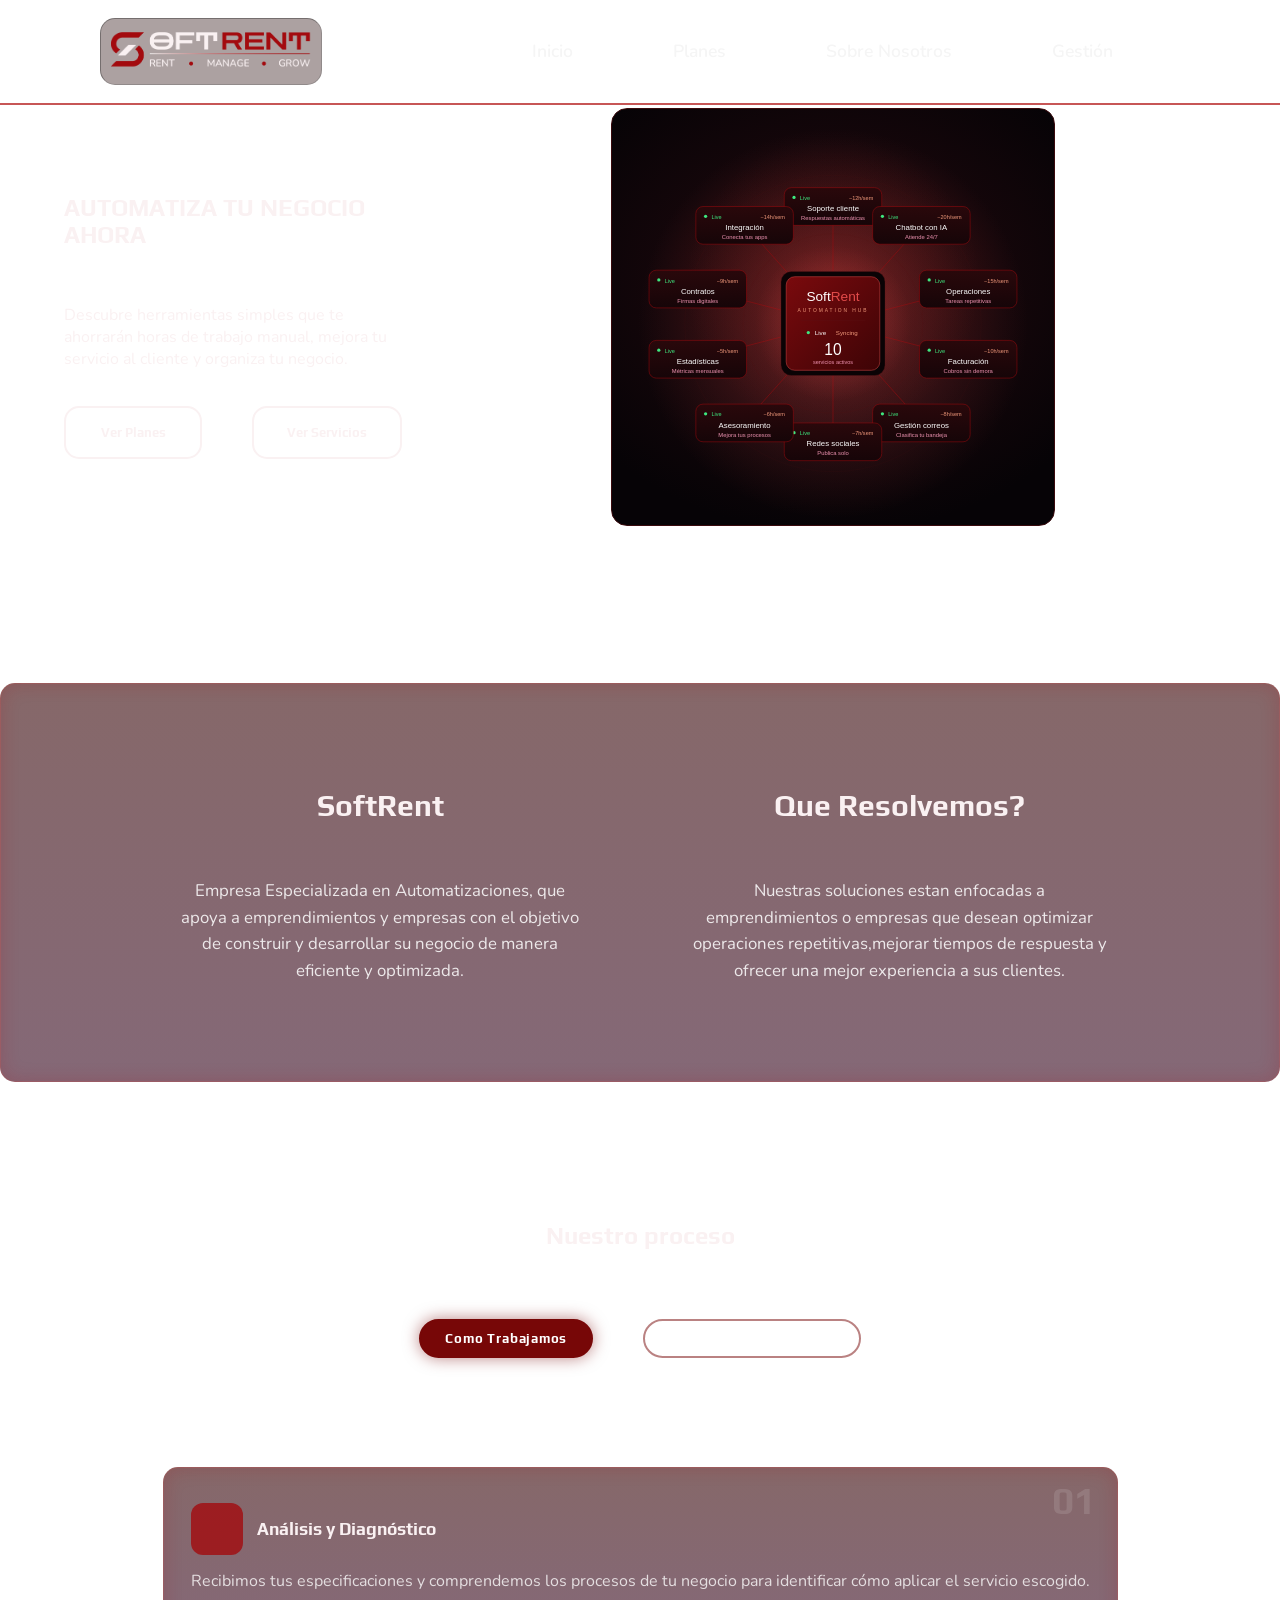
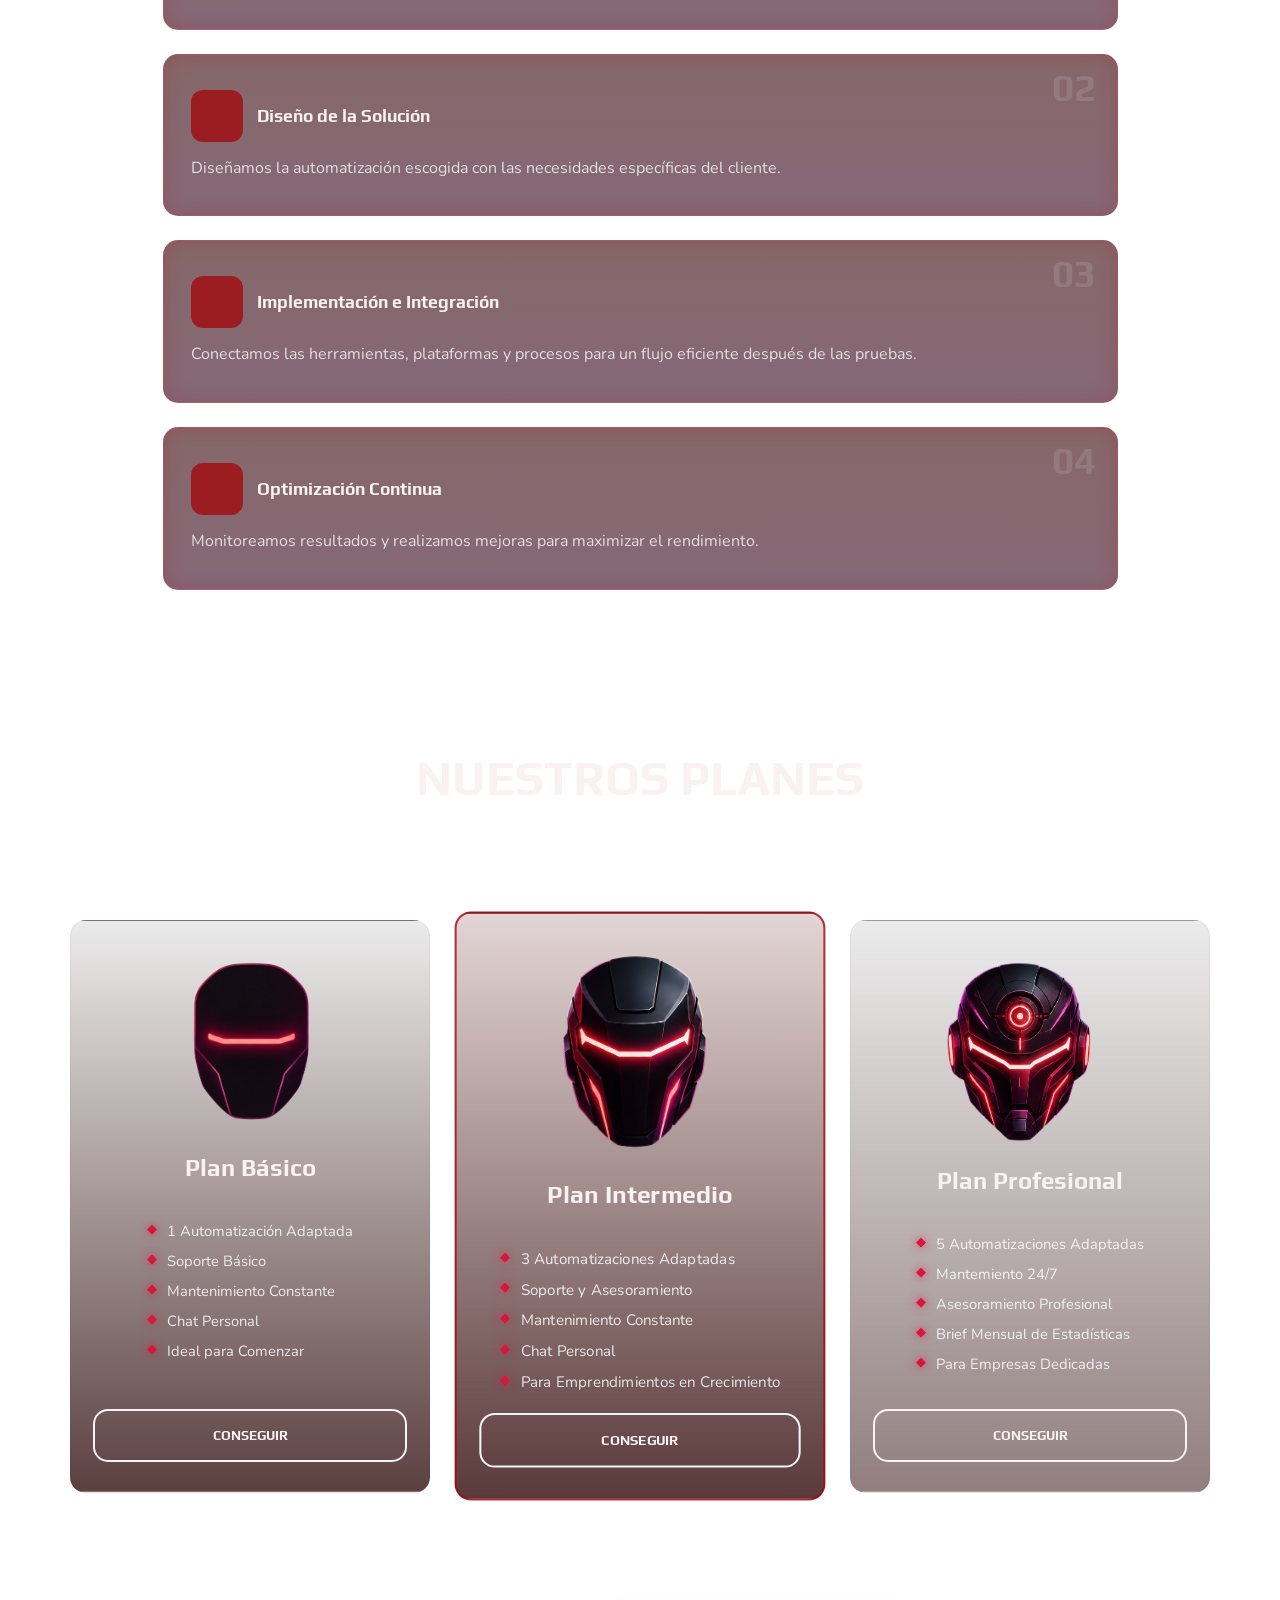
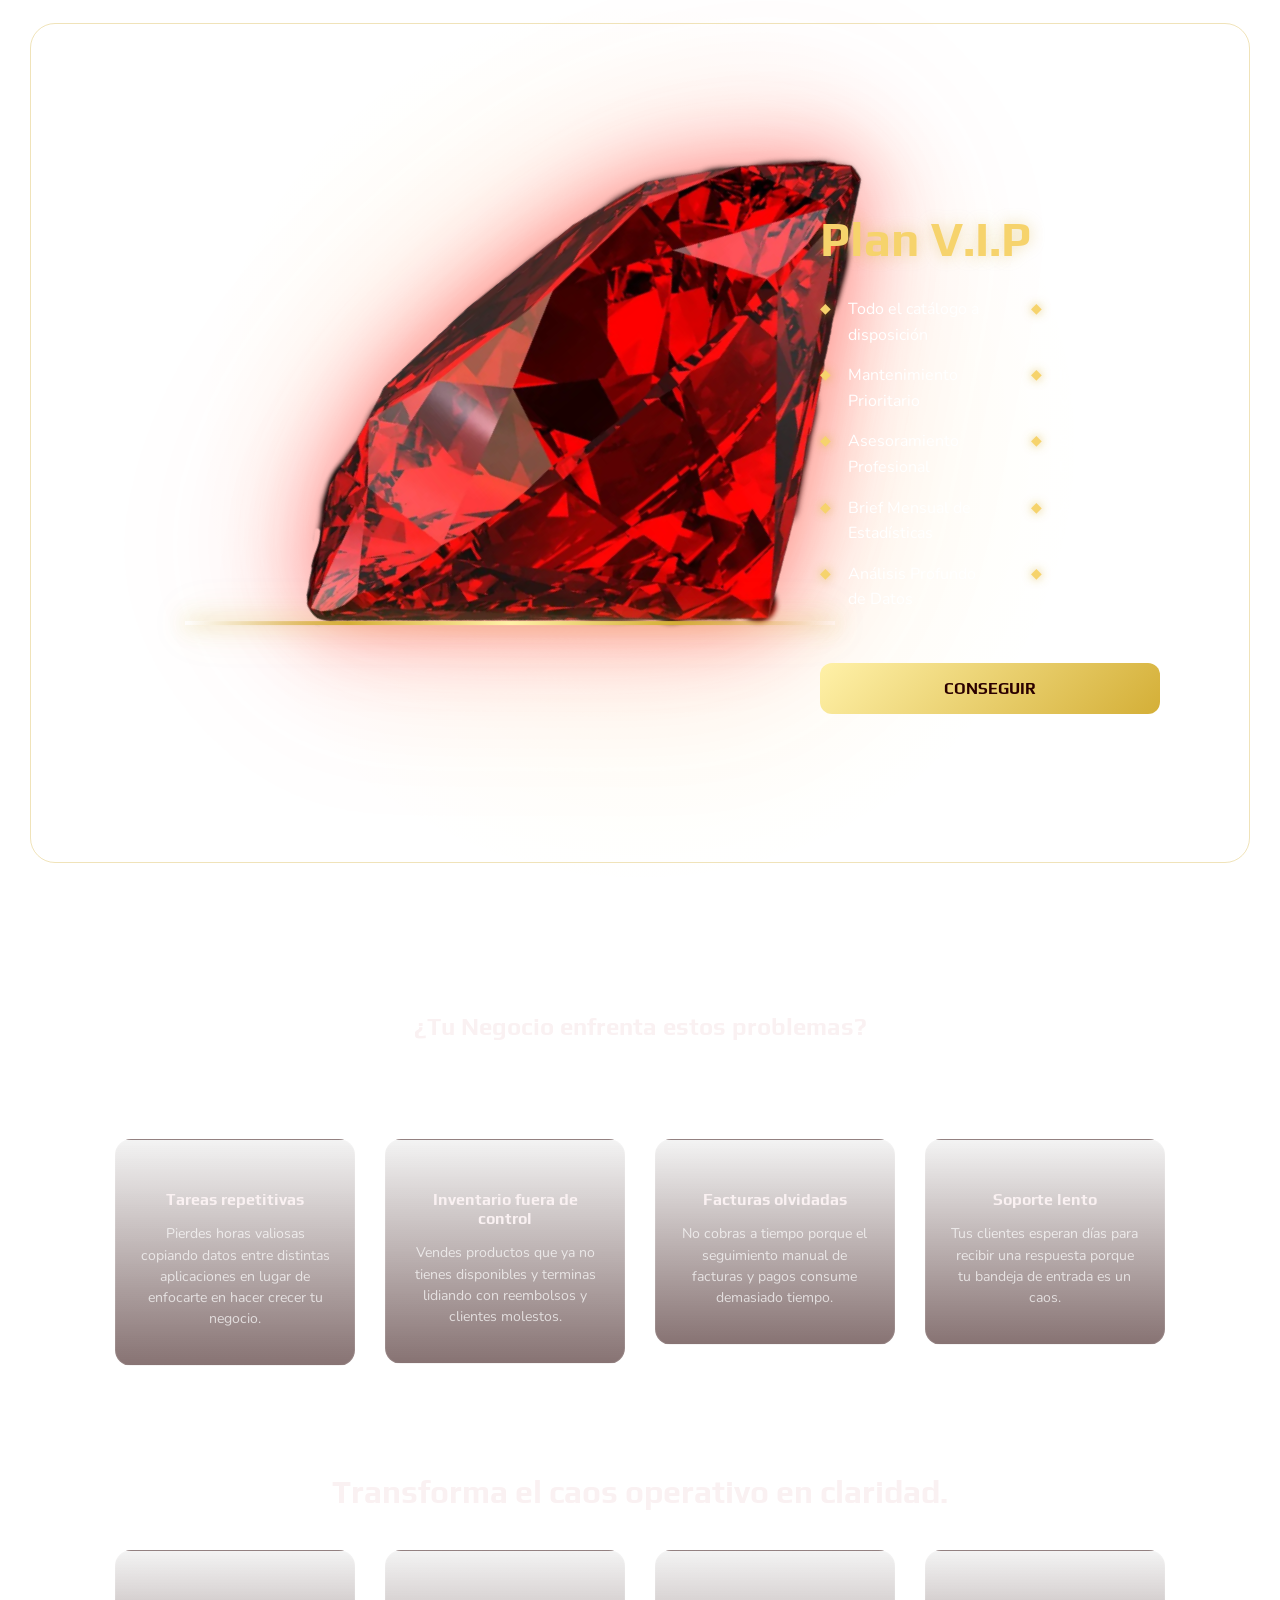
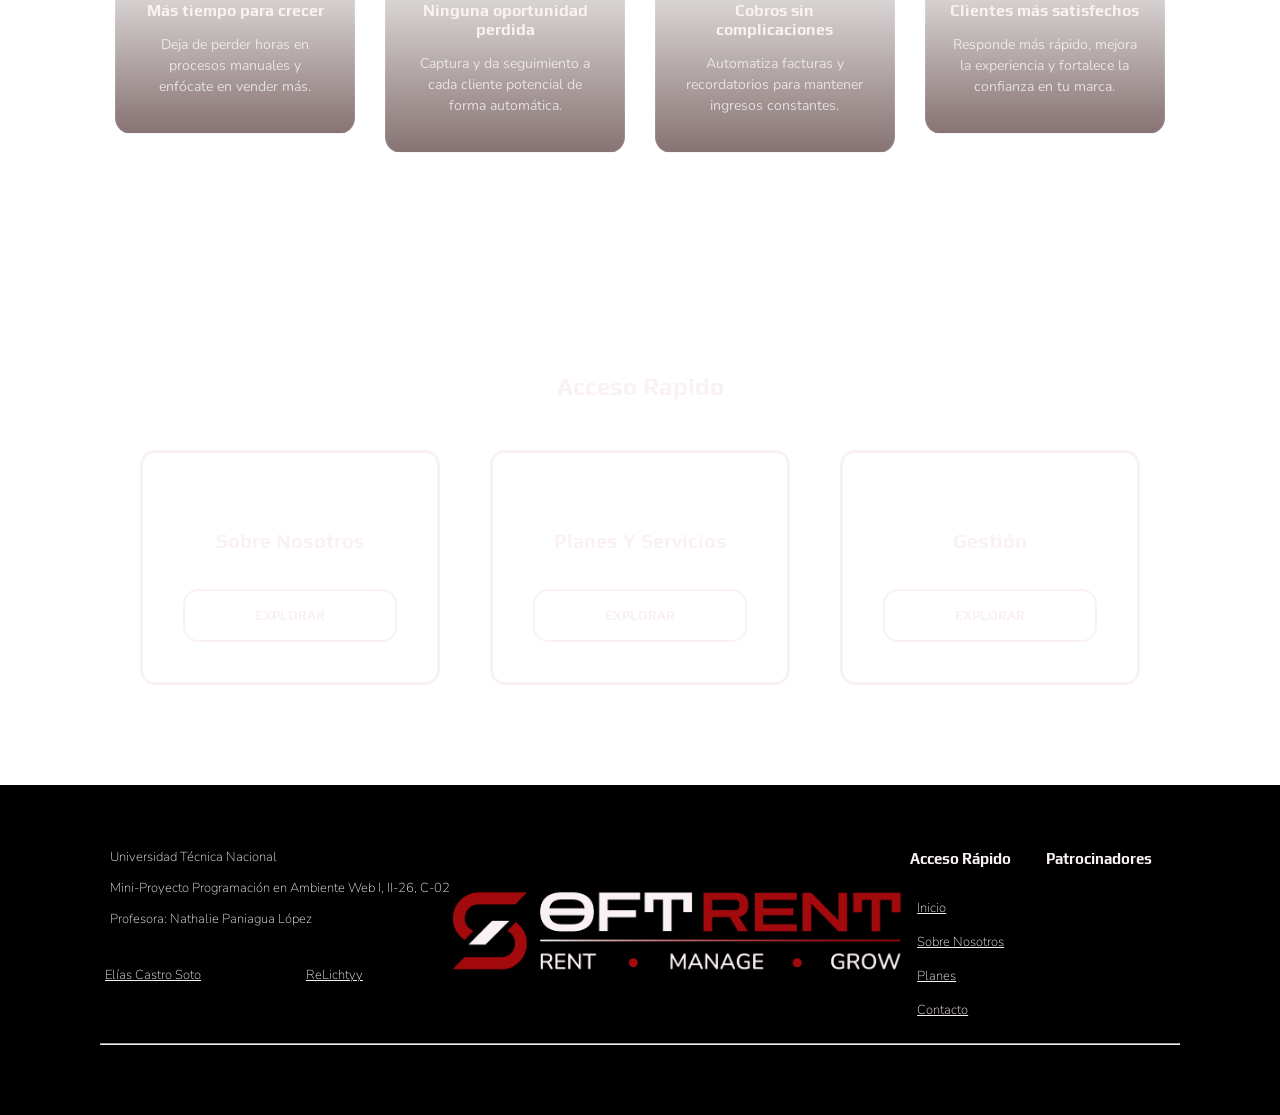
==== commit 366d82bf: "aa" ====
--- a/index.html
+++ b/index.html
@@ -75,8 +75,8 @@
 
                 </div>
                 <div class="hero-image">
-
-                    <iframe src="assets/img/softrent_hero_v3_card_grid.html" class="hero-frame" scrolling="no"
+                    
+                    <iframe src="assets/img/hero_softrent_hub_dark.html" class="hero-frame" scrolling="no"
                         title="Plataforma SoftRent">
                     </iframe>
 
--- a/css/Components/header.css
+++ b/css/Components/header.css
@@ -1,4 +1,5 @@
 .side-header {
+  max-width: 1920px;
   background-color: rgba(255, 255, 255, 0);
   color: whiteSmoke;
   padding: 18px 0;
--- a/css/Components/footer.css
+++ b/css/Components/footer.css
@@ -1,72 +1,79 @@
 @import url('../Base.css');
 
-footer{
+footer {
     width: 100%;
+    max-width: 1920px;
     height: auto;
     padding: 50px 100px;
     background-color: black;
     justify-content: grid;
     gap: 50px;
+    justify-self: center;
 }
-footer p, a{
+
+footer p,
+a {
     font-family: 'Nunito', sans-serif;
     color: var(--color-text);
     font-weight: 200;
     font-size: small;
-    
+
 }
 
-footer h3{
+footer h3 {
     font-family: var(--play-bold);
     font-weight: 700;
     font-size: 15px;
     color: var(--color-text);
 }
 
-.icon{
+.icon {
     color: var(--color-text);
     font-size: 2rem;
 }
 
-.icon:hover{
+.icon:hover {
     color: var(--color-secondary);
 }
 
 
-.footer-edu{
+.footer-edu {
     display: block;
 }
+
 .edu-contenedor1 {
     display: flex;
     justify-content: center;
     align-items: center;
     gap: 10px;
 }
-.edu-contenedor1 img{
+
+.edu-contenedor1 img {
     width: auto;
     height: 100px;
 }
-.edu-contenedor2{
+
+.edu-contenedor2 {
     display: flex;
     justify-content: flex-start;
     gap: 100px;
     padding-top: 25px;
 }
 
-.edu-contenedor2 div{
+.edu-contenedor2 div {
     display: flex;
     justify-content: center;
     align-items: center;
     gap: 5px;
 }
 
-.footer-cont1{
+.footer-cont1 {
     width: 100%;
     display: flex;
     justify-content: space-between;
 }
 
-.footer-logo{
+.footer-logo {
     width: auto;
     height: auto;
     justify-content: center;
@@ -74,12 +81,12 @@
     padding-top: 50px;
 }
 
-.footer-logo img{
+.footer-logo img {
     width: 450px;
     height: auto;
 }
 
-.footer-acceso{
+.footer-acceso {
     width: 10%;
     height: auto;
     display: grid;
@@ -87,7 +94,8 @@
     align-items: left;
     text-align: left;
 }
-.footer-acceso ul{
+
+.footer-acceso ul {
     padding: 0;
     display: grid;
     justify-content: center;
@@ -95,27 +103,27 @@
     gap: 15px;
 }
 
-.footer-acceso ul li{
+.footer-acceso ul li {
     text-decoration: none;
     list-style: none;
 }
 
-.footer-patrocinadores{
+.footer-patrocinadores {
     width: 15%;
     text-align: center;
 }
 
-.patrocinadores-cont{
+.patrocinadores-cont {
     display: flex;
     gap: 10px;
 }
 
-.patrocinadores-cont img{
+.patrocinadores-cont img {
     width: auto;
     height: 100px;
 }
 
-.footer-cont2{
+.footer-cont2 {
     margin: 20px 0px 0px 0px;
     display: flex;
     justify-content: center;
@@ -127,32 +135,38 @@
     footer {
         padding: 40px 24px;
     }
+
     .footer-cont1 {
         flex-direction: column;
         align-items: center;
         text-align: center;
         gap: 40px;
     }
+
     .footer-logo {
         padding-top: 0;
     }
+
     .footer-logo img {
         width: 240px;
     }
+
     .footer-acceso,
     .footer-patrocinadores {
         width: auto;
     }
+
     .edu-contenedor1 {
         flex-direction: column;
     }
+
     .edu-contenedor2 {
         flex-direction: column;
         align-items: center;
         gap: 15px;
     }
+
     .patrocinadores-cont {
         justify-content: center;
     }
-}
-
+}
--- a/css/index.css
+++ b/css/index.css
@@ -97,7 +97,9 @@
 /* ESTILOS PARA LA IMAGEN DEL HERO */
 .hero-frame {
     width: 100%;
-    height: 500px;
+    max-width: 460px;          /* mas chiquito, cabe en el bloque */
+    aspect-ratio: 680 / 640;   /* mantiene proporcion del SVG, sin recorte */
+    height: auto;
     border: none;
     overflow: hidden;
 }
@@ -463,9 +465,6 @@
     .hero-botones :nth-child(2) {
         width: 100%;
     }
-    .hero-frame {
-        height: 820px;   /* el grid interno pasa a 2 columnas y crece a lo alto */
-    }
 
     /* Introducción en columna */
     .seccion-introduccion {
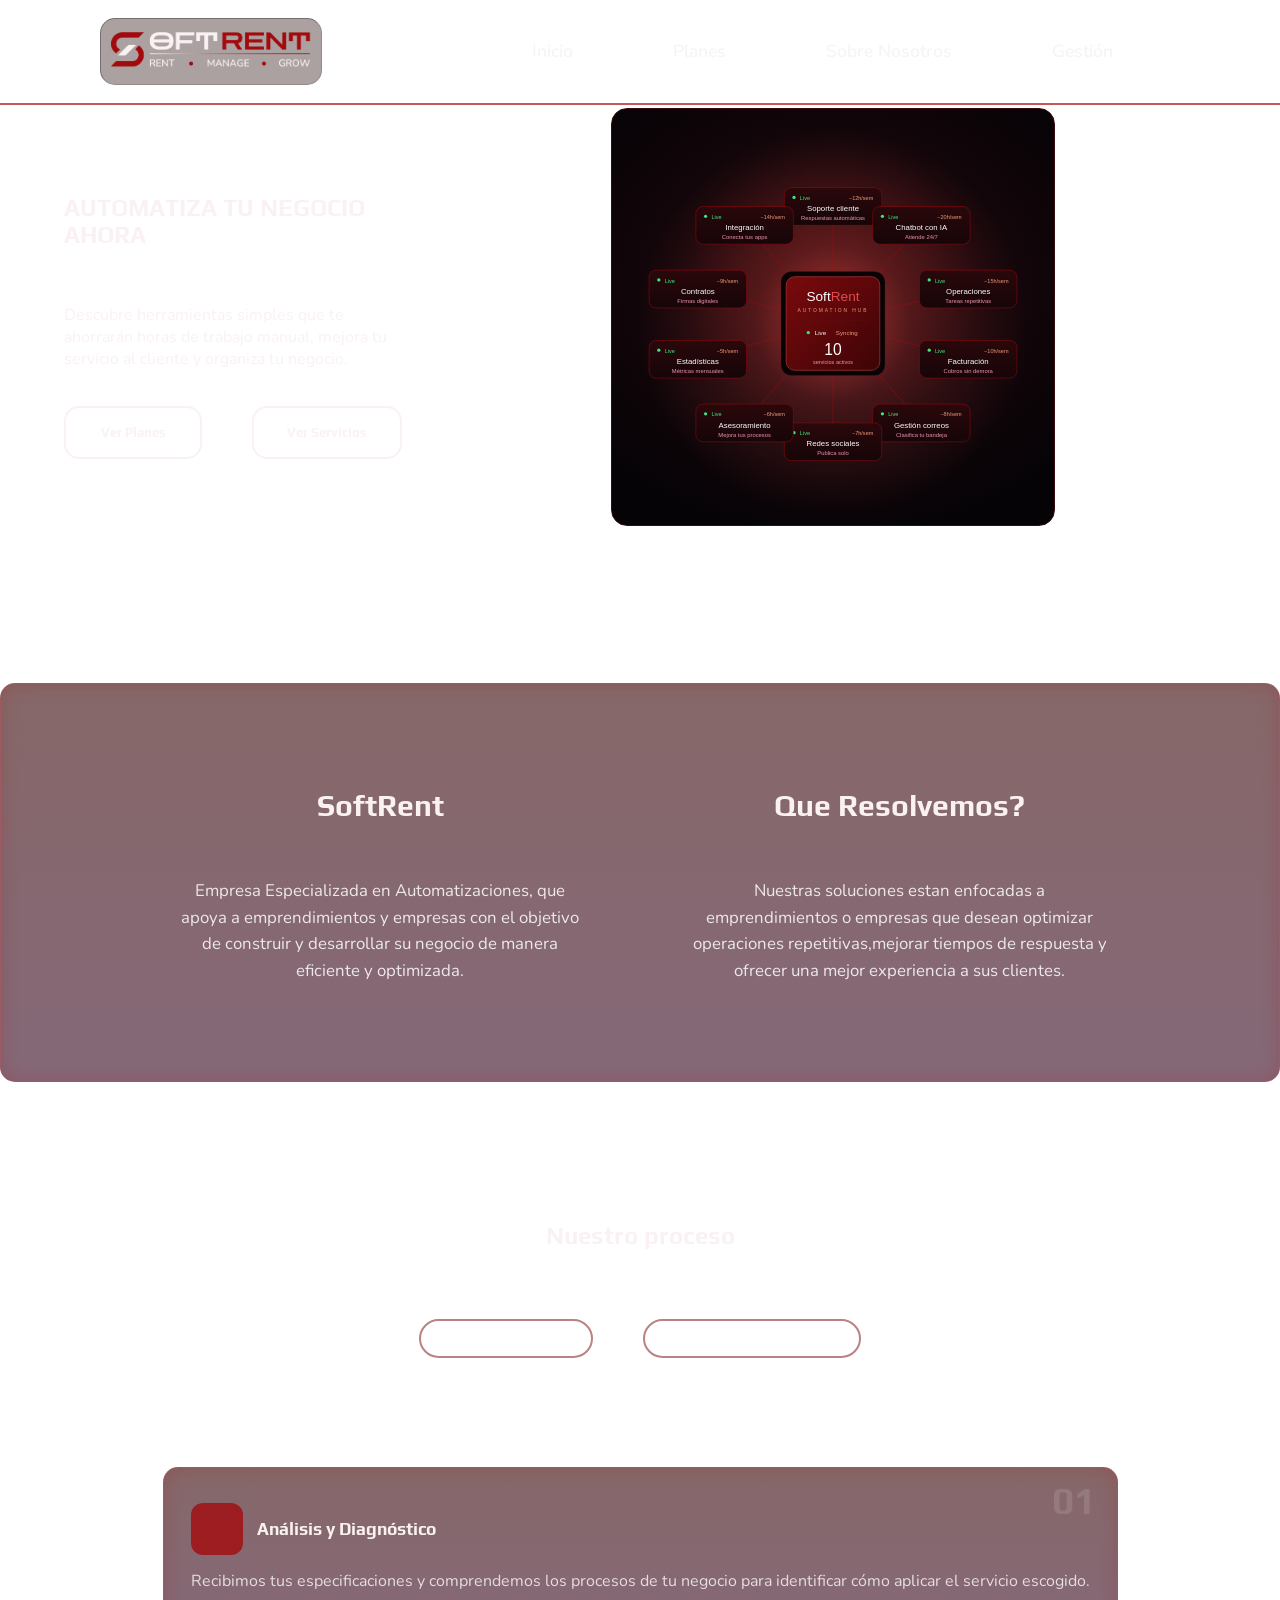
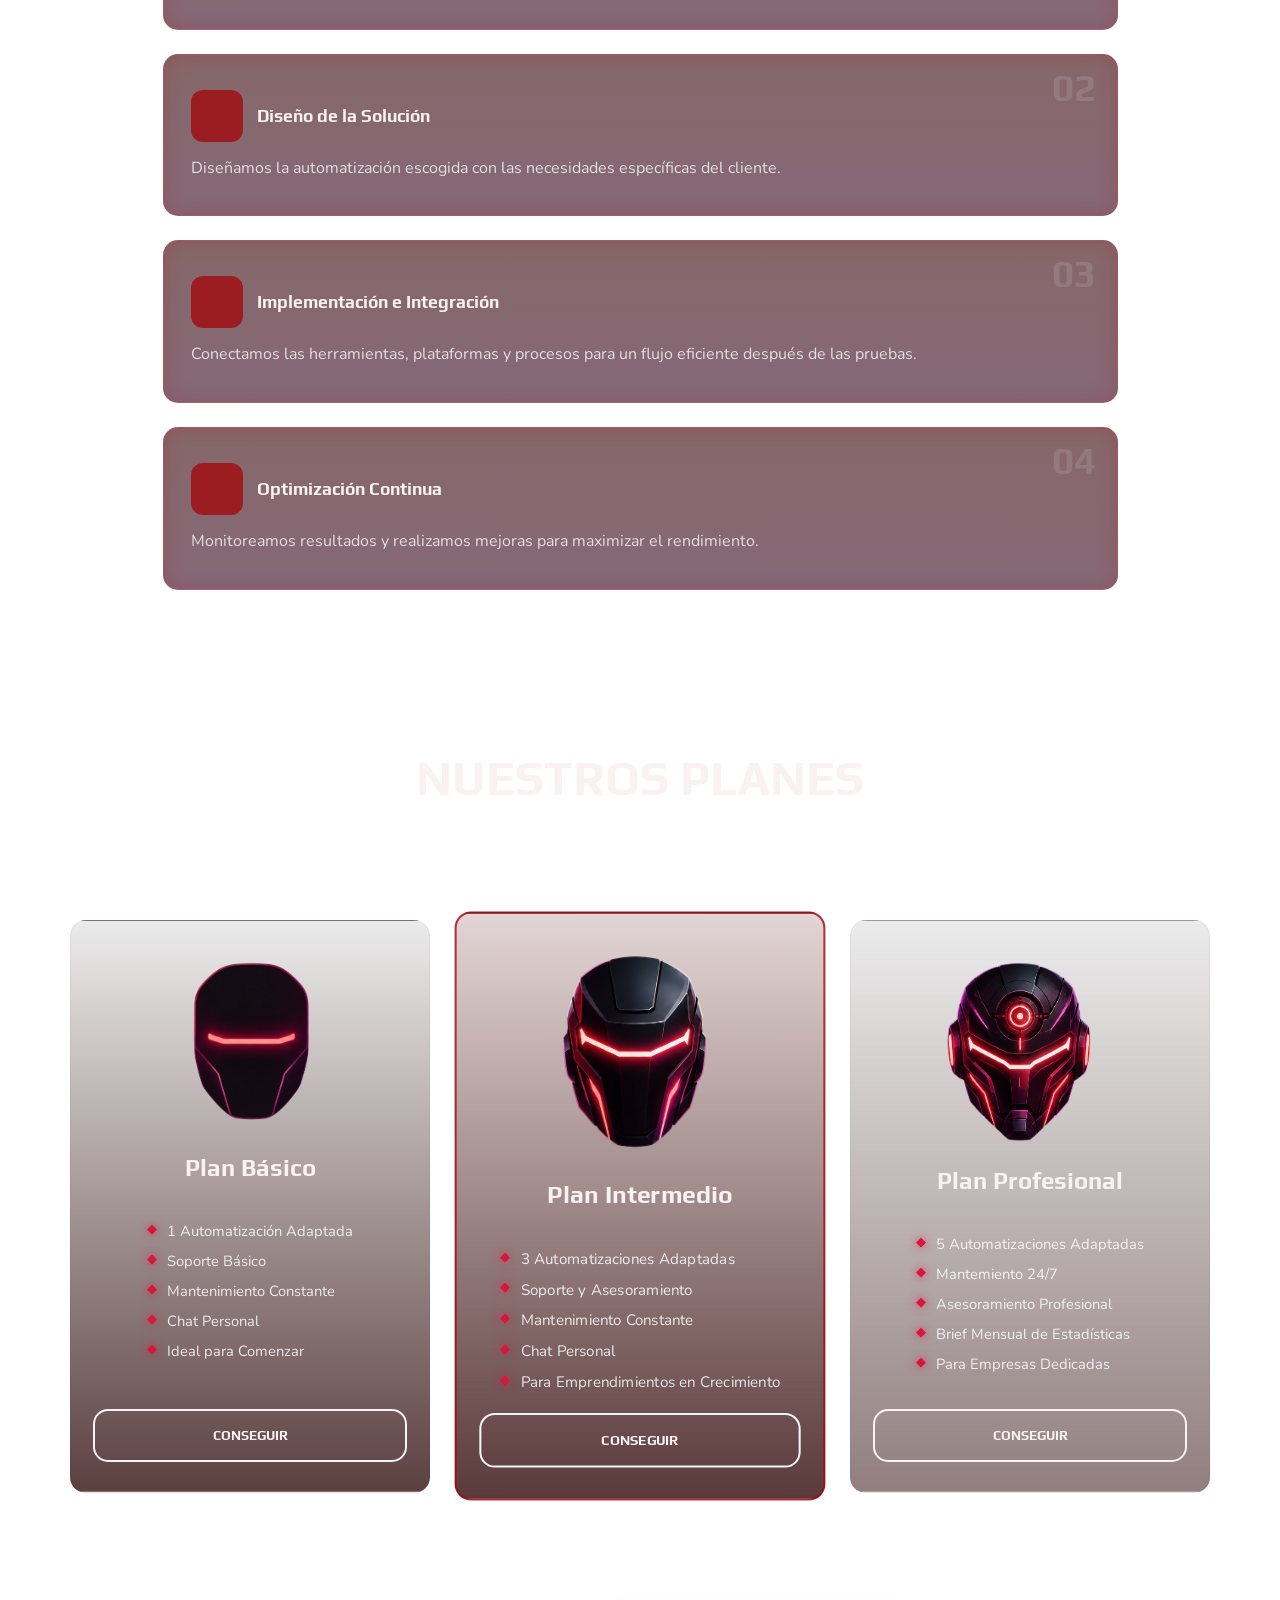
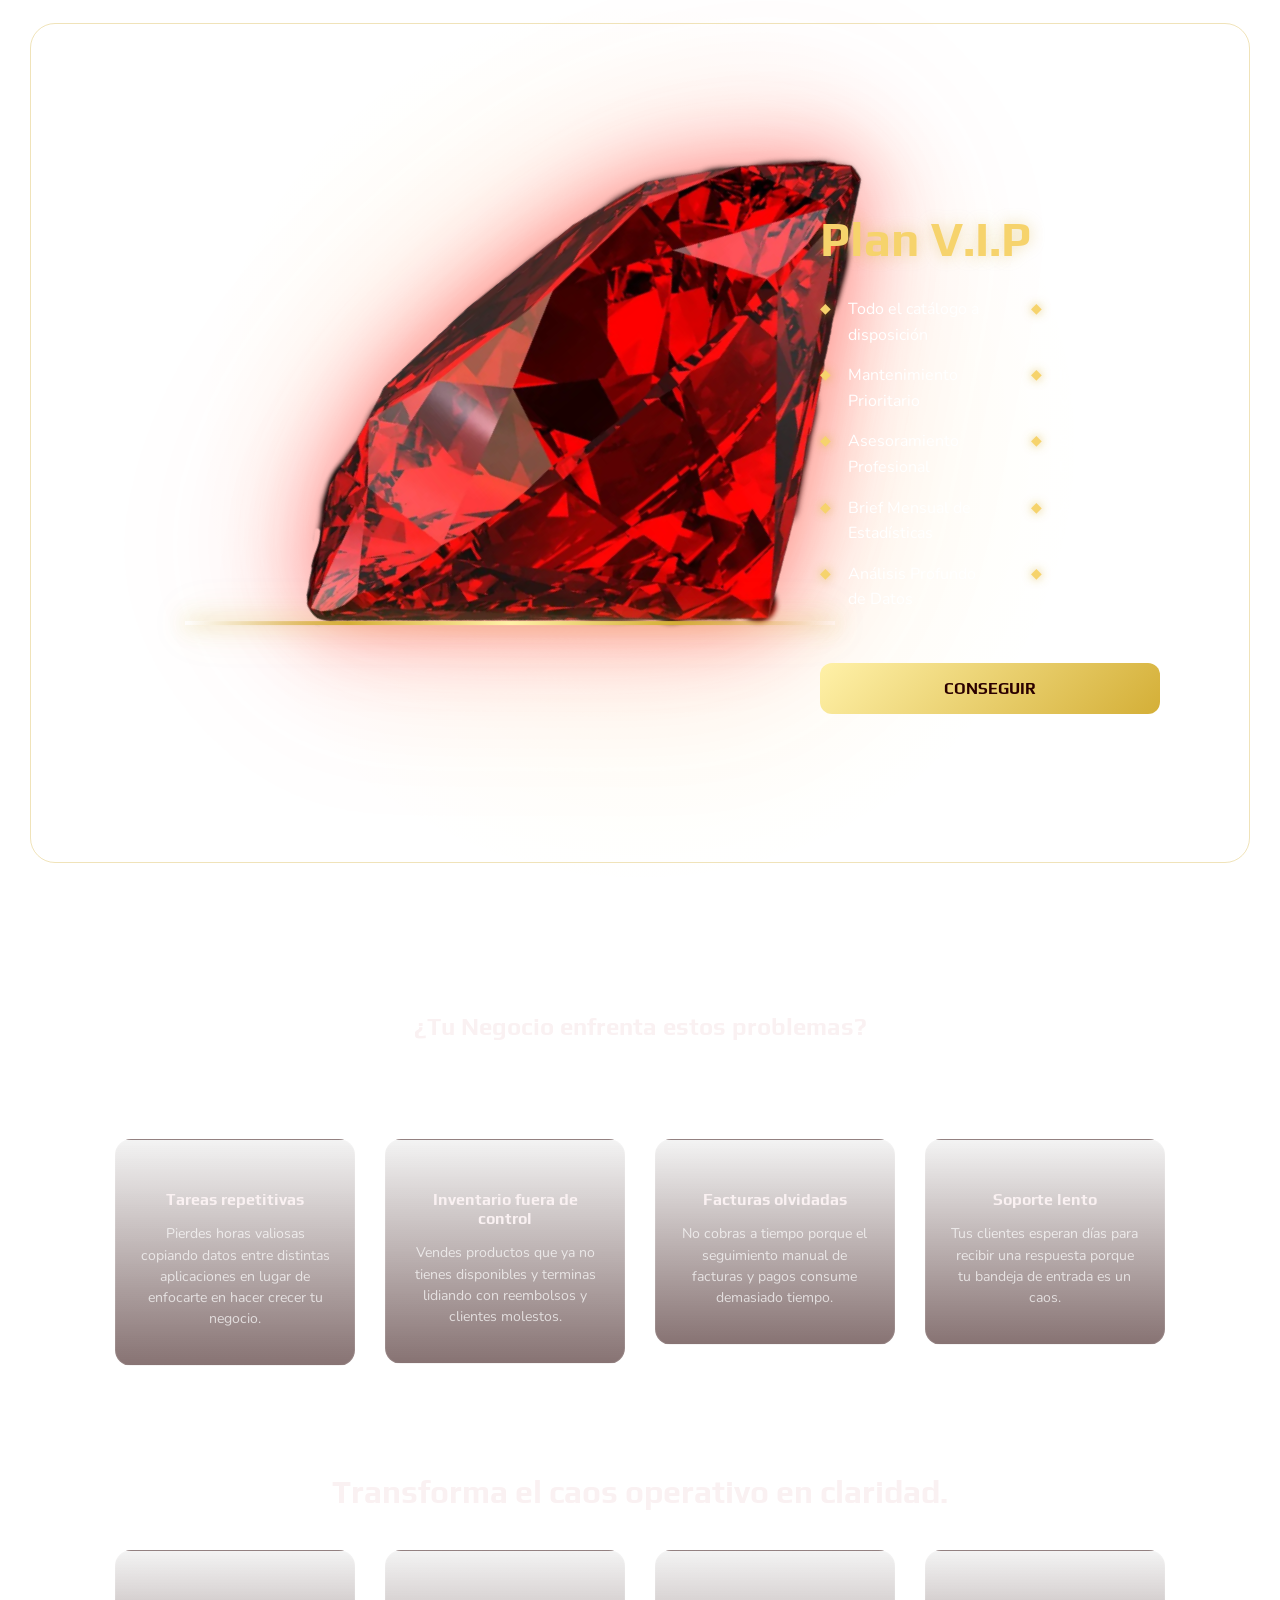
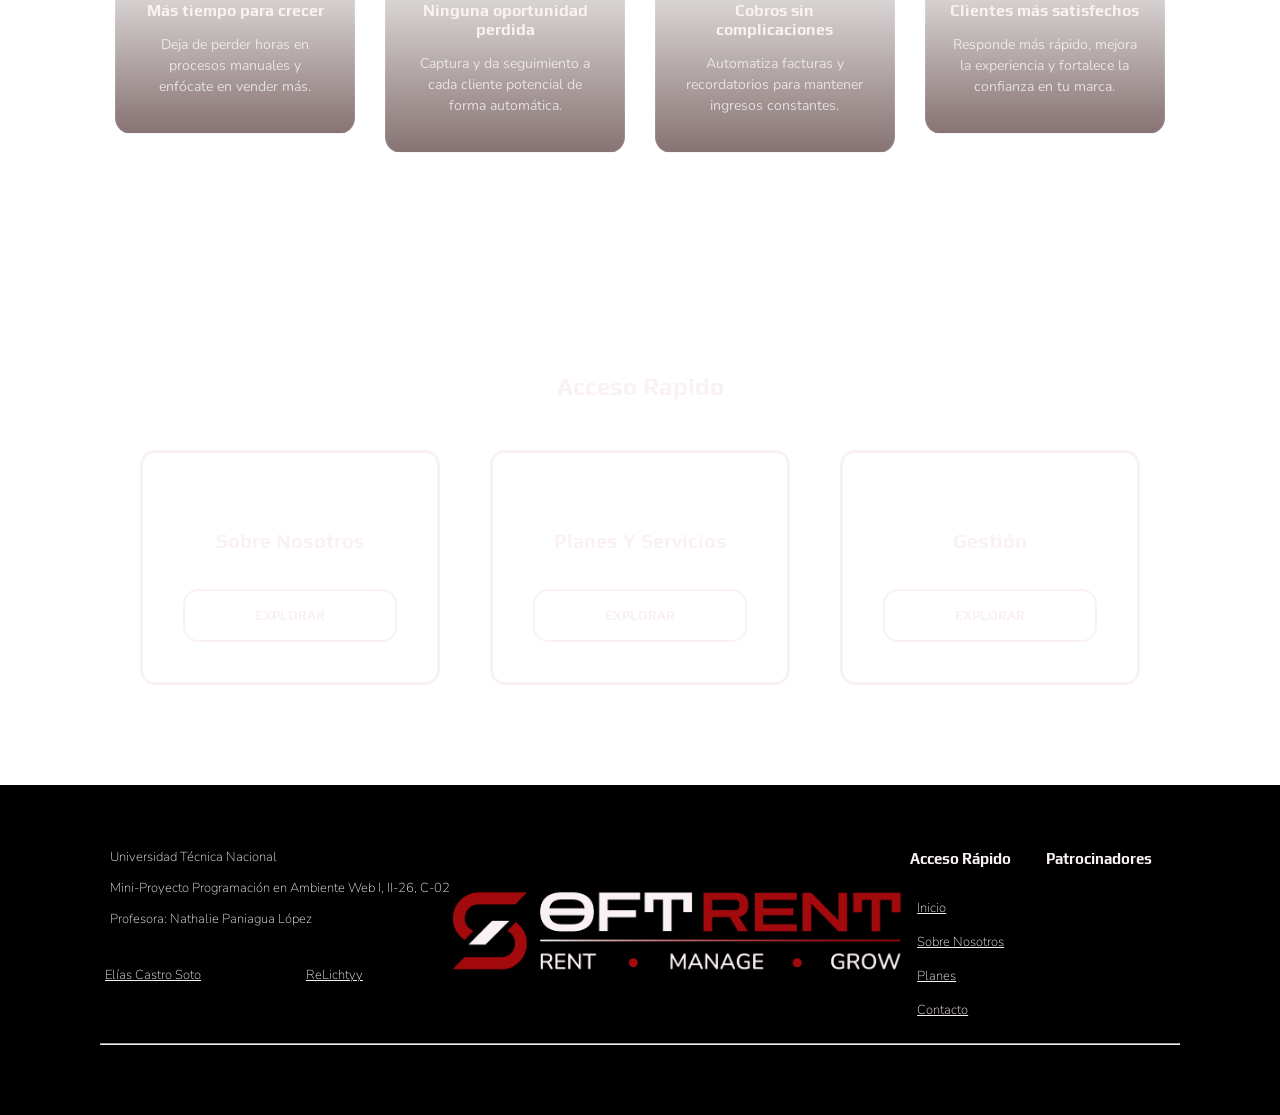
==== commit 4ff85db0: "cambios header" ====
--- a/index.html
+++ b/index.html
@@ -462,8 +462,7 @@
         </div>
     </footer>
     <!-- link a js-->
-    <script src="js/index.js"></script>
-    <script src="js/servicios.js"></script>
+    <script src="js/utilitarios.js"></script>
 </body>
 
 
--- a/css/Components/header.css
+++ b/css/Components/header.css
@@ -1,17 +1,37 @@
 .side-header {
-  max-width: 1920px;
-  background-color: rgba(255, 255, 255, 0);
-  color: whiteSmoke;
-  padding: 18px 0;
-  border-bottom: 2px solid rgb(199, 86, 86);
+    max-width: 1920px;
+    background: transparent;
+    color: whiteSmoke;
+    padding: 18px 0;
+    border-bottom: 2px solid rgb(199, 86, 86);
 
-  position: fixed;
-  top: 0;
-  left: 0;
-  width: 100%;
+    position: fixed;
+    top: 0;
+    left: 0;
+    width: 100%;
 
-  z-index: 1000;
+    z-index: 1000;
 
+    transition: background 0.4s ease,
+                backdrop-filter 0.4s ease,
+                box-shadow 0.4s ease,
+                padding 0.4s ease;
+}
+
+.side-header.scrolled {
+    background: linear-gradient(
+        180deg,
+        rgba(22,22,22,0.95) 0%,
+        rgba(53,3,5,0.92) 55%,
+        rgba(64,5,23,0.92) 100%
+    );
+
+    backdrop-filter: blur(12px);
+    -webkit-backdrop-filter: blur(12px);
+
+    box-shadow: 0 10px 30px rgba(0,0,0,.45);
+    
+    padding: 10px 0;  
 }
 
 .header-content {
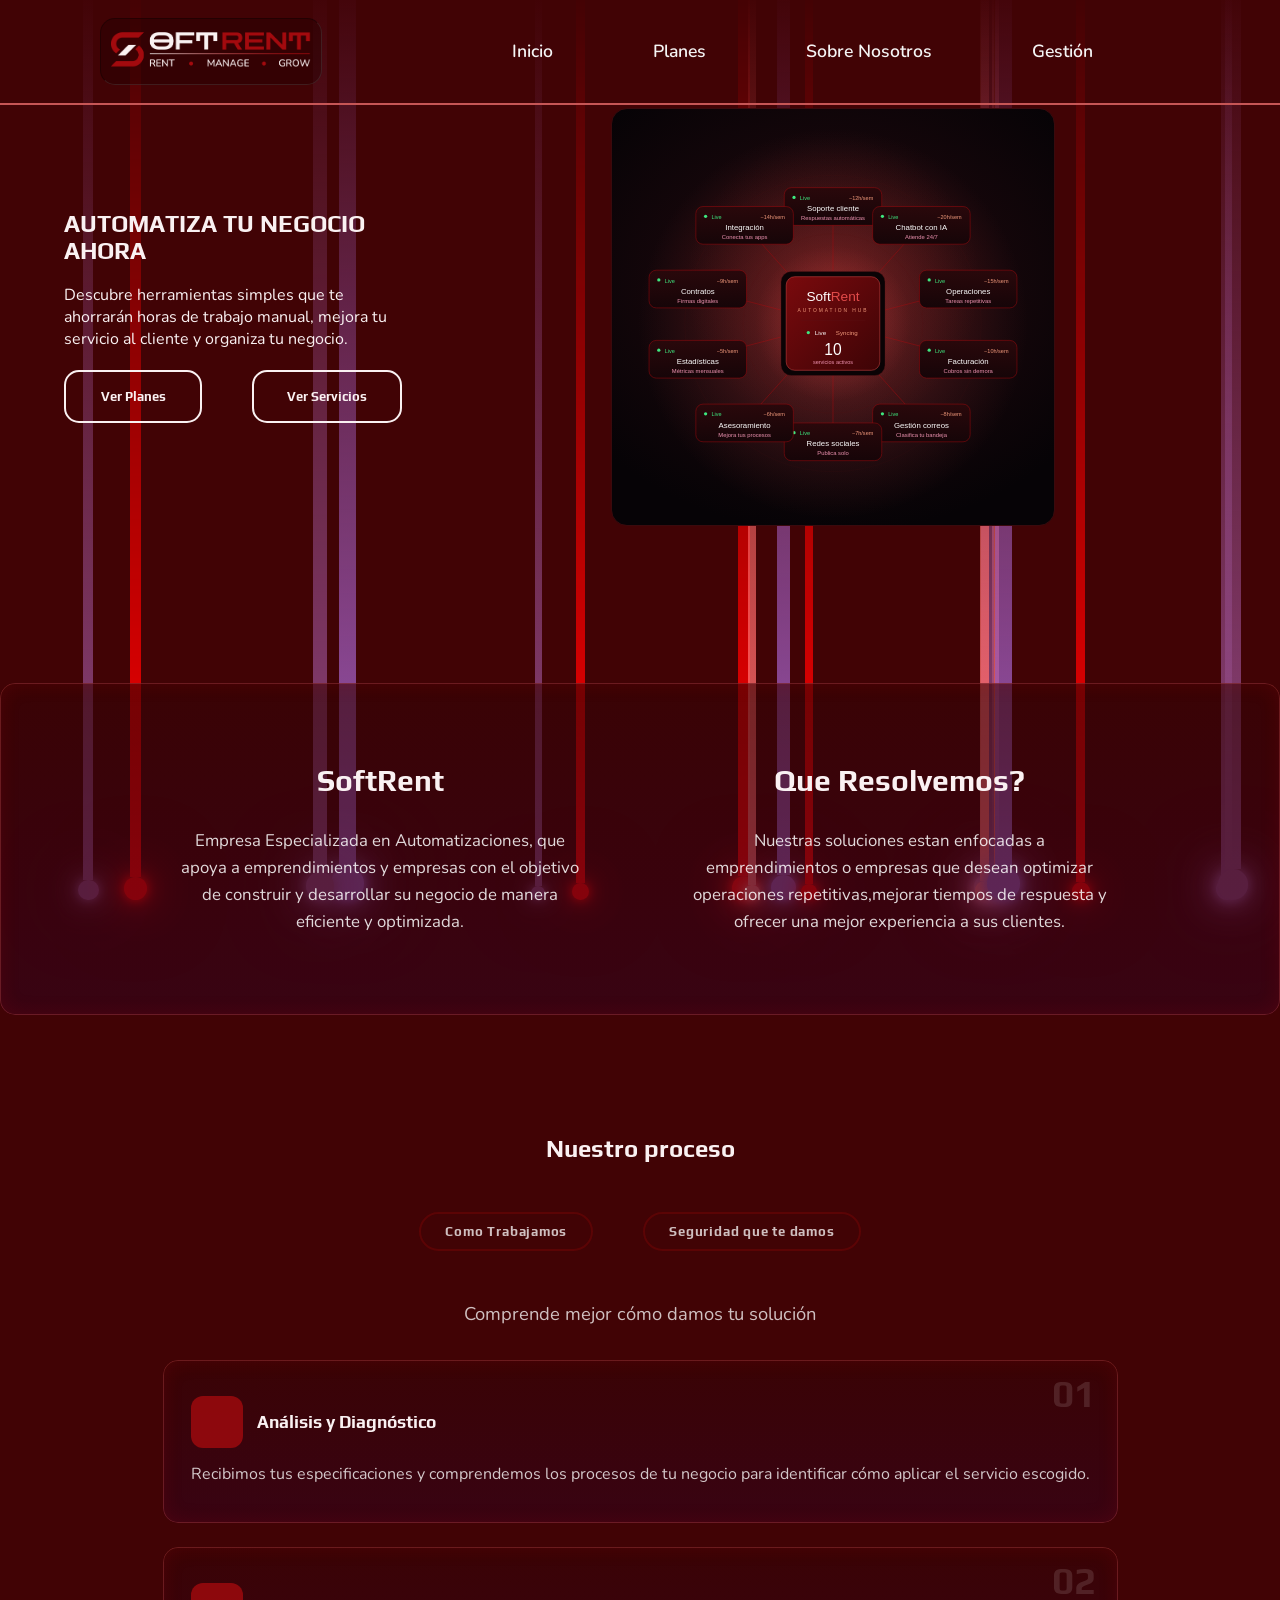
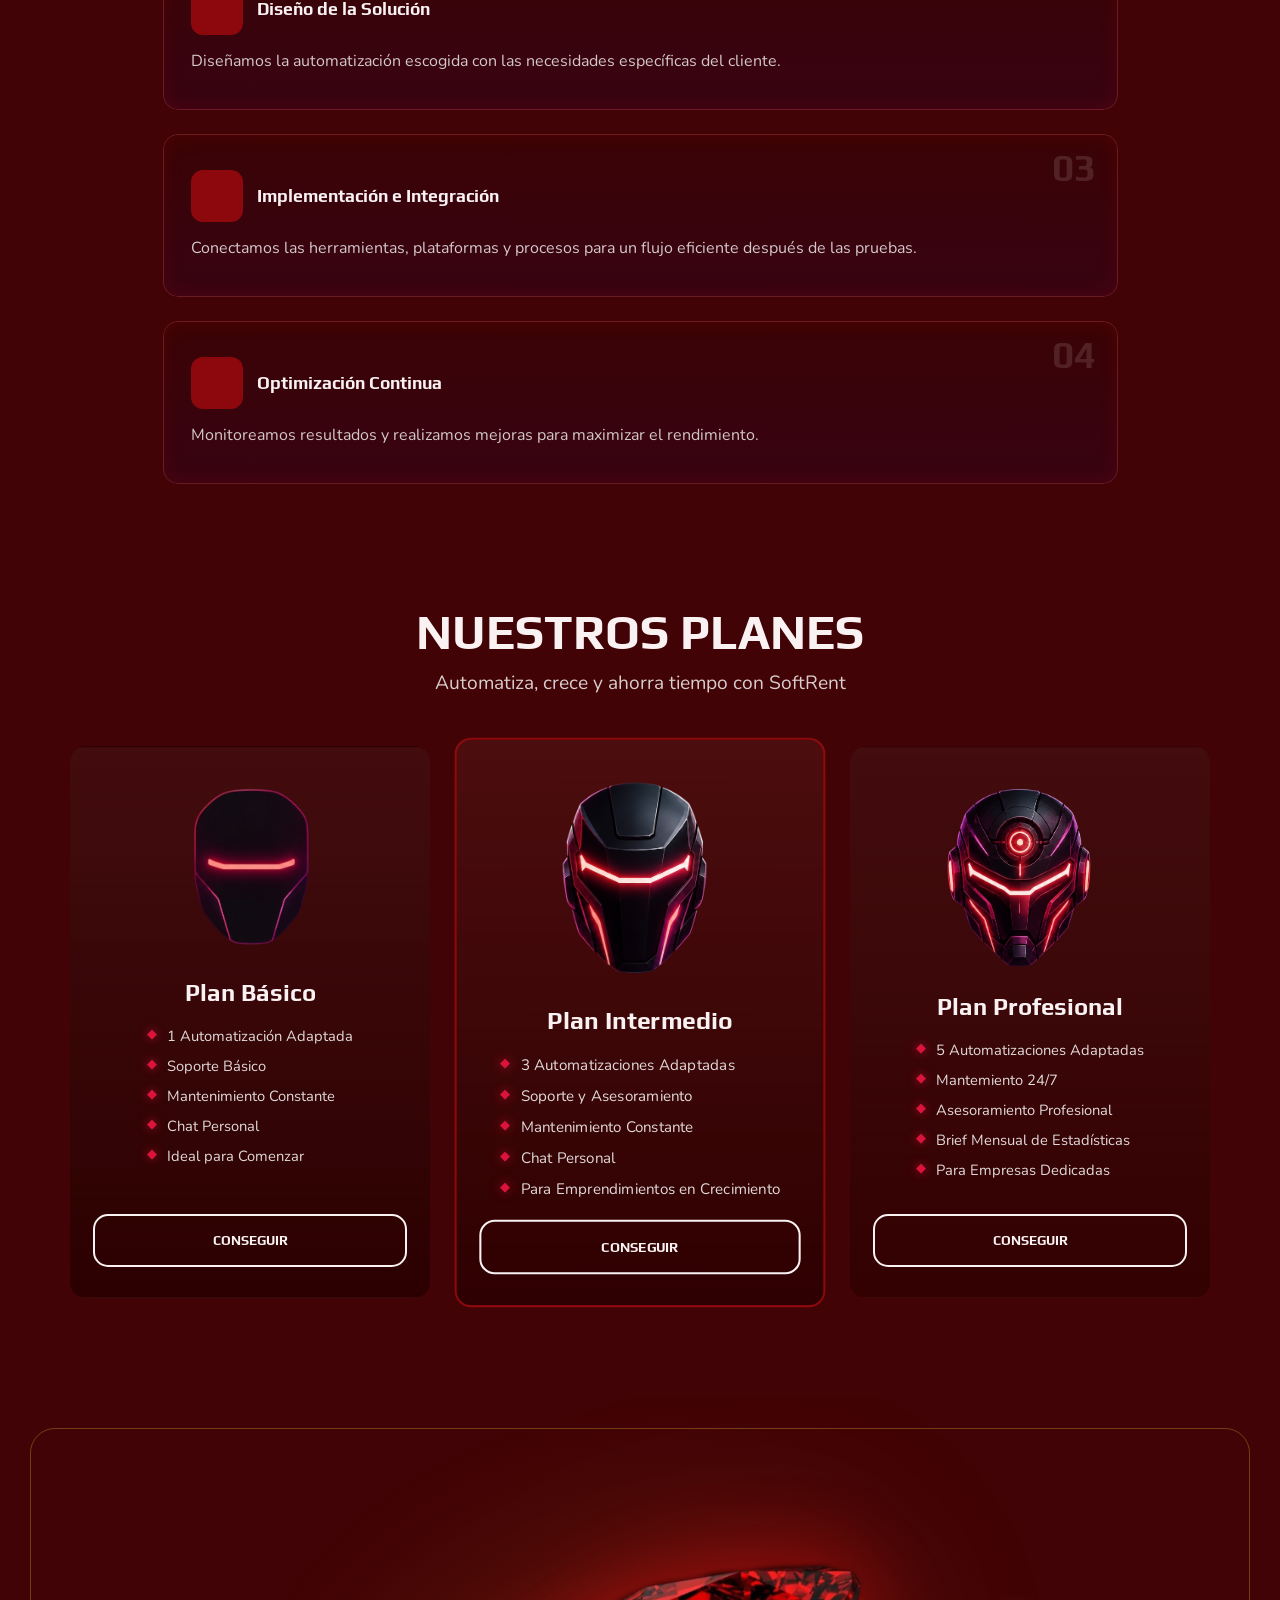
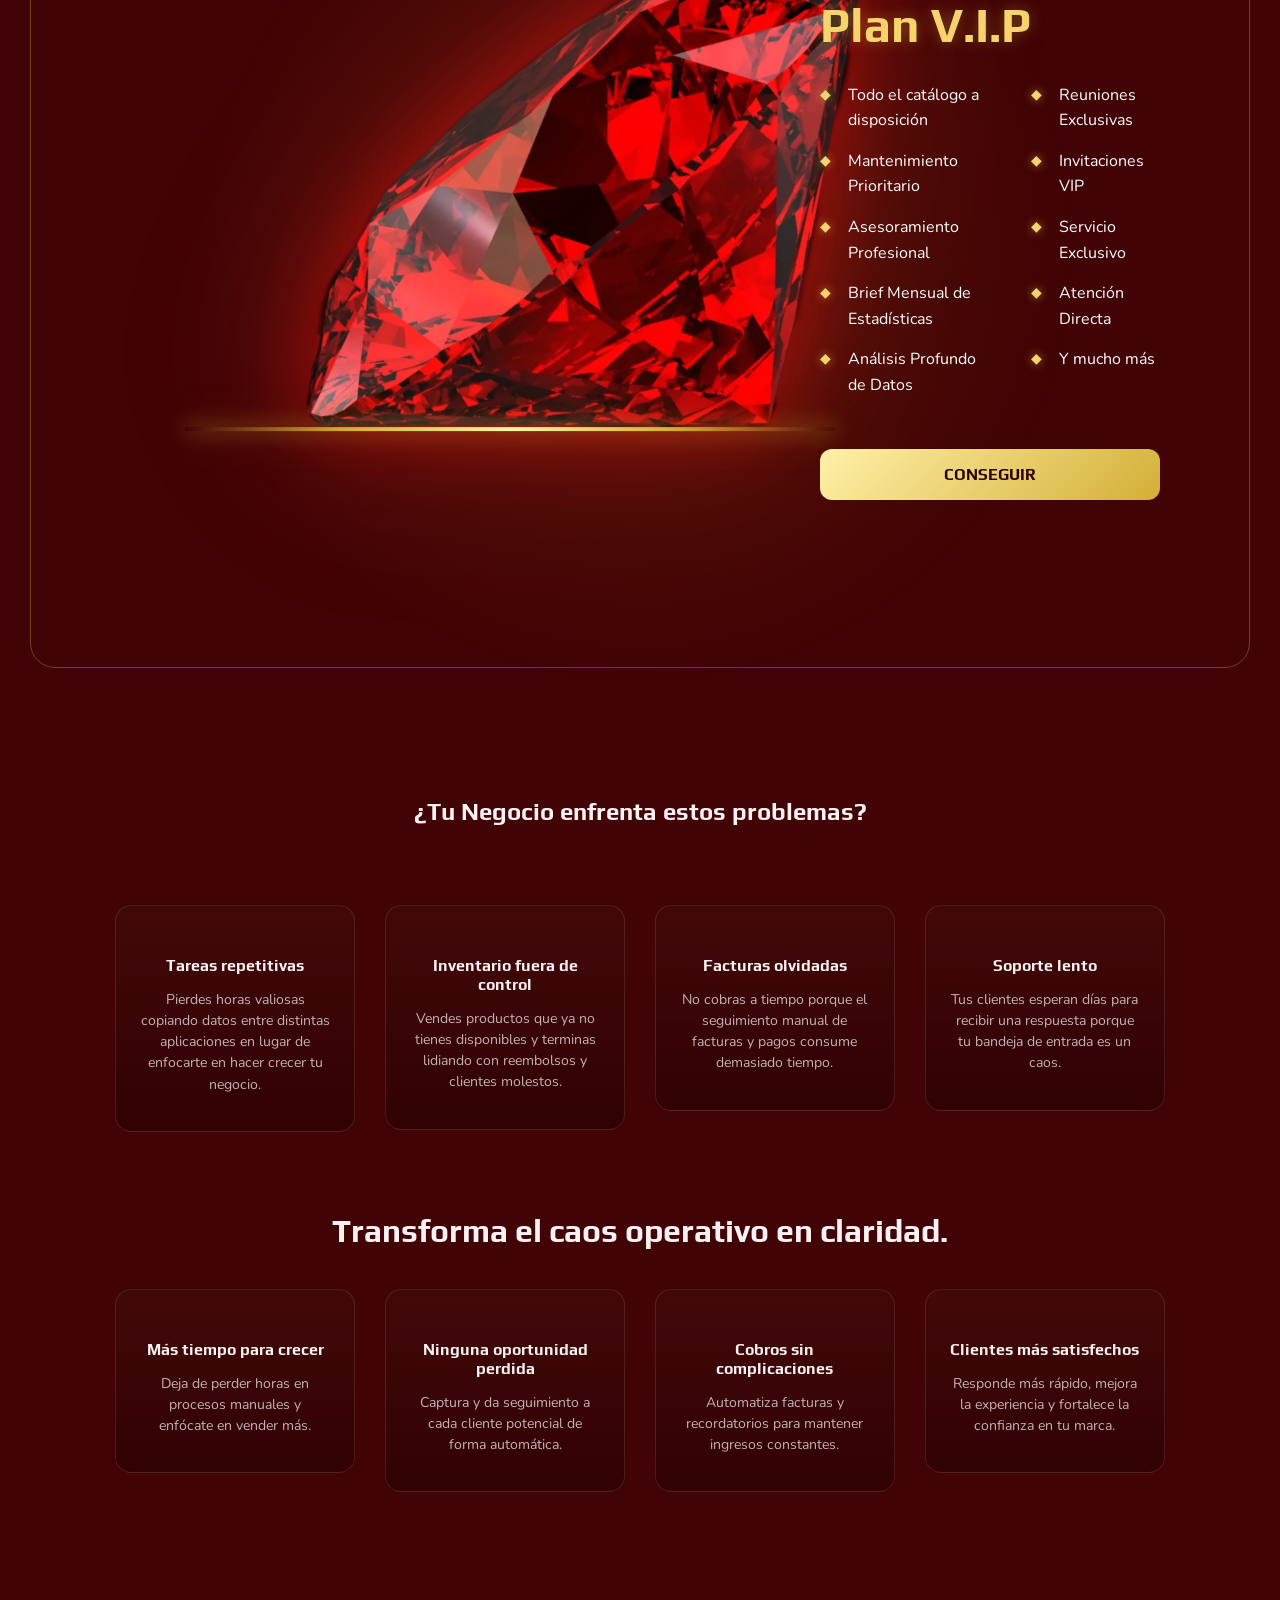
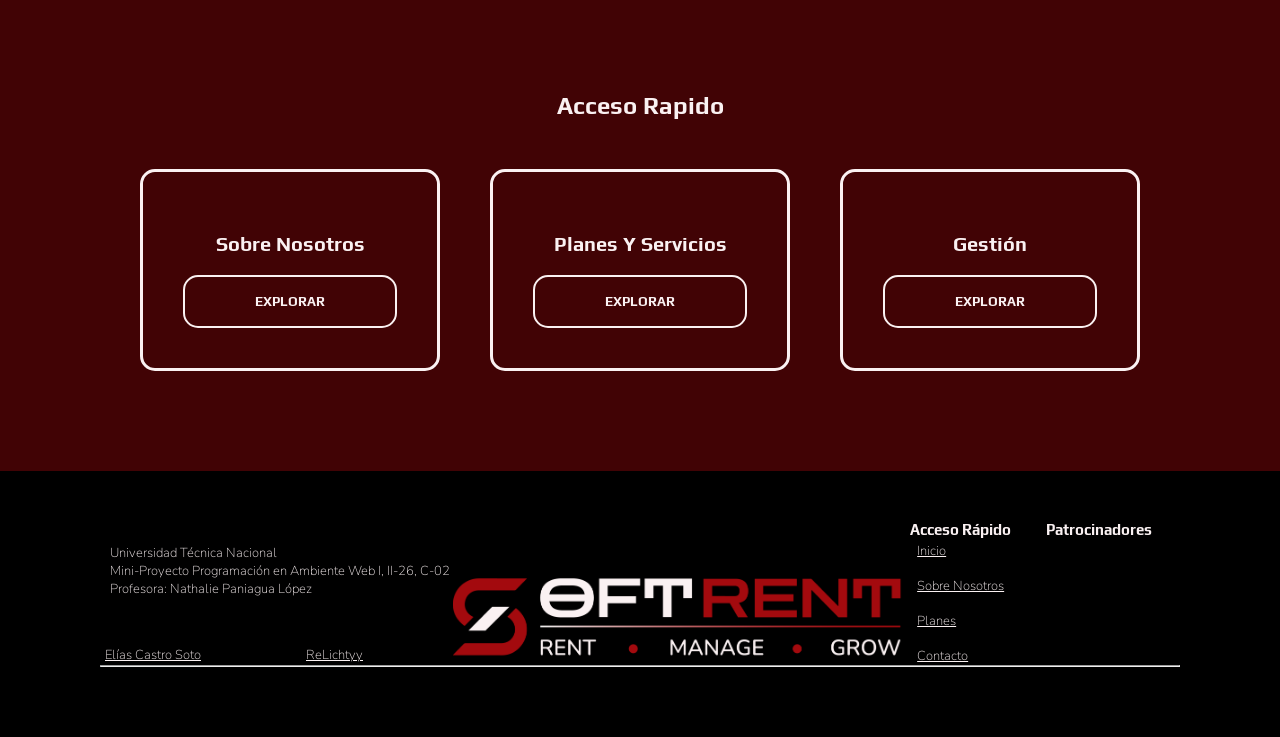
==== commit 83cad0eb: "nuevo fondo" ====
--- a/index.html
+++ b/index.html
@@ -8,6 +8,8 @@
 
     <!-- link al css -->
     <link rel="stylesheet" href="css/Base.css">
+
+    <link rel="stylesheet" href="css/Components/fondoAnimado.css">
     <link rel="stylesheet" href="css/Components/header.css">
     <link rel="stylesheet" href="css/Components/footer.css">
     <link rel="stylesheet" href="css/index.css">
@@ -23,7 +25,7 @@
 
 </head>
 
-<body class="finisher-header">
+<body>
     <main class="container">
 
         <header class="side-header">
@@ -462,50 +464,8 @@
         </div>
     </footer>
     <!-- link a js-->
+     <script src="js/fondoAnimado.js"></script>
     <script src="js/utilitarios.js"></script>
 </body>
 
-
-
-<!--Codigo de fondo-->
-
-<script type="text/javascript">
-    new FinisherHeader({
-        "count": 7,
-        "size": {
-            "min": 886,
-            "max": 1148,
-            "pulse": 1.8
-        },
-        "speed": {
-            "x": {
-                "min": 1.2,
-                "max": 2
-            },
-            "y": {
-                "min": 1.2,
-                "max": 2.2
-            }
-        },
-        "colors": {
-            "background": "#400517",
-            "particles": [
-                "#770707",
-                "#810303",
-                "#690631",
-                "#59031d"
-            ]
-        },
-        "blending": "lighten",
-        "opacity": {
-            "center": 0.65,
-            "edge": 0
-        },
-        "skew": 0,
-        "shapes": [
-            "c"
-        ]
-    });
-</script>
-
 </html>
--- a/css/Base.css
+++ b/css/Base.css
@@ -1,11 +1,15 @@
 /*afecta a todo*/
-* {box-sizing: border-box;}
+* {
+  margin: 0;
+  padding: 0;
+  box-sizing: border-box;}
 
 /*Html*/
 html {
   scroll-behavior: smooth;
   background-size: cover;
   background-repeat: no-repeat;
+   min-height: 100%;
 }
 
 /******************Tipografías****************/
@@ -61,11 +65,14 @@
 /*body*/
 
 body {
-  margin: 0;
+  background-color: #410305;
+  min-height: 100vh;
+  overflow-x: hidden;
 }
 
 .container {
-
+  position:relative;
+  z-index: 1;
   width: 100%;
   height: auto; 
   max-width: 1920px;
--- a/css/Components/fondoAnimado.css
+++ b/css/Components/fondoAnimado.css
@@ -0,0 +1,39 @@
+.circle {
+    position: fixed;
+    z-index: -999; 
+    bottom: 0;
+    width: 20px;
+    aspect-ratio: 1/1;
+    background-color: var(--color-primary);
+    box-shadow: 0 0 10px var(--color-primary),
+                0 0 20px var(--color-primary),
+                0 0 40px var(--color-primary),
+                0 0 80px var(--color-primary);
+                border-radius: 50%;
+    animation: animate 5s linear infinite;
+}
+
+@keyframes animate {
+    0%{
+        transform: translateY(0) scale(1);
+        opacity: 0;
+    }
+    50%{
+        opacity: 1;
+    }
+    100%{
+        transform: translateY(-100vh) scale(0.5);
+        opacity: 1;
+    }
+}
+
+.circle::before{
+    content: "";
+    position: absolute;
+    bottom: 100%;
+    left: 25%;
+    width: 50%;
+    height: 100vh;
+    opacity: 0.5s;
+    background: linear-gradient(to top, var(--circle-color), transparent);
+}
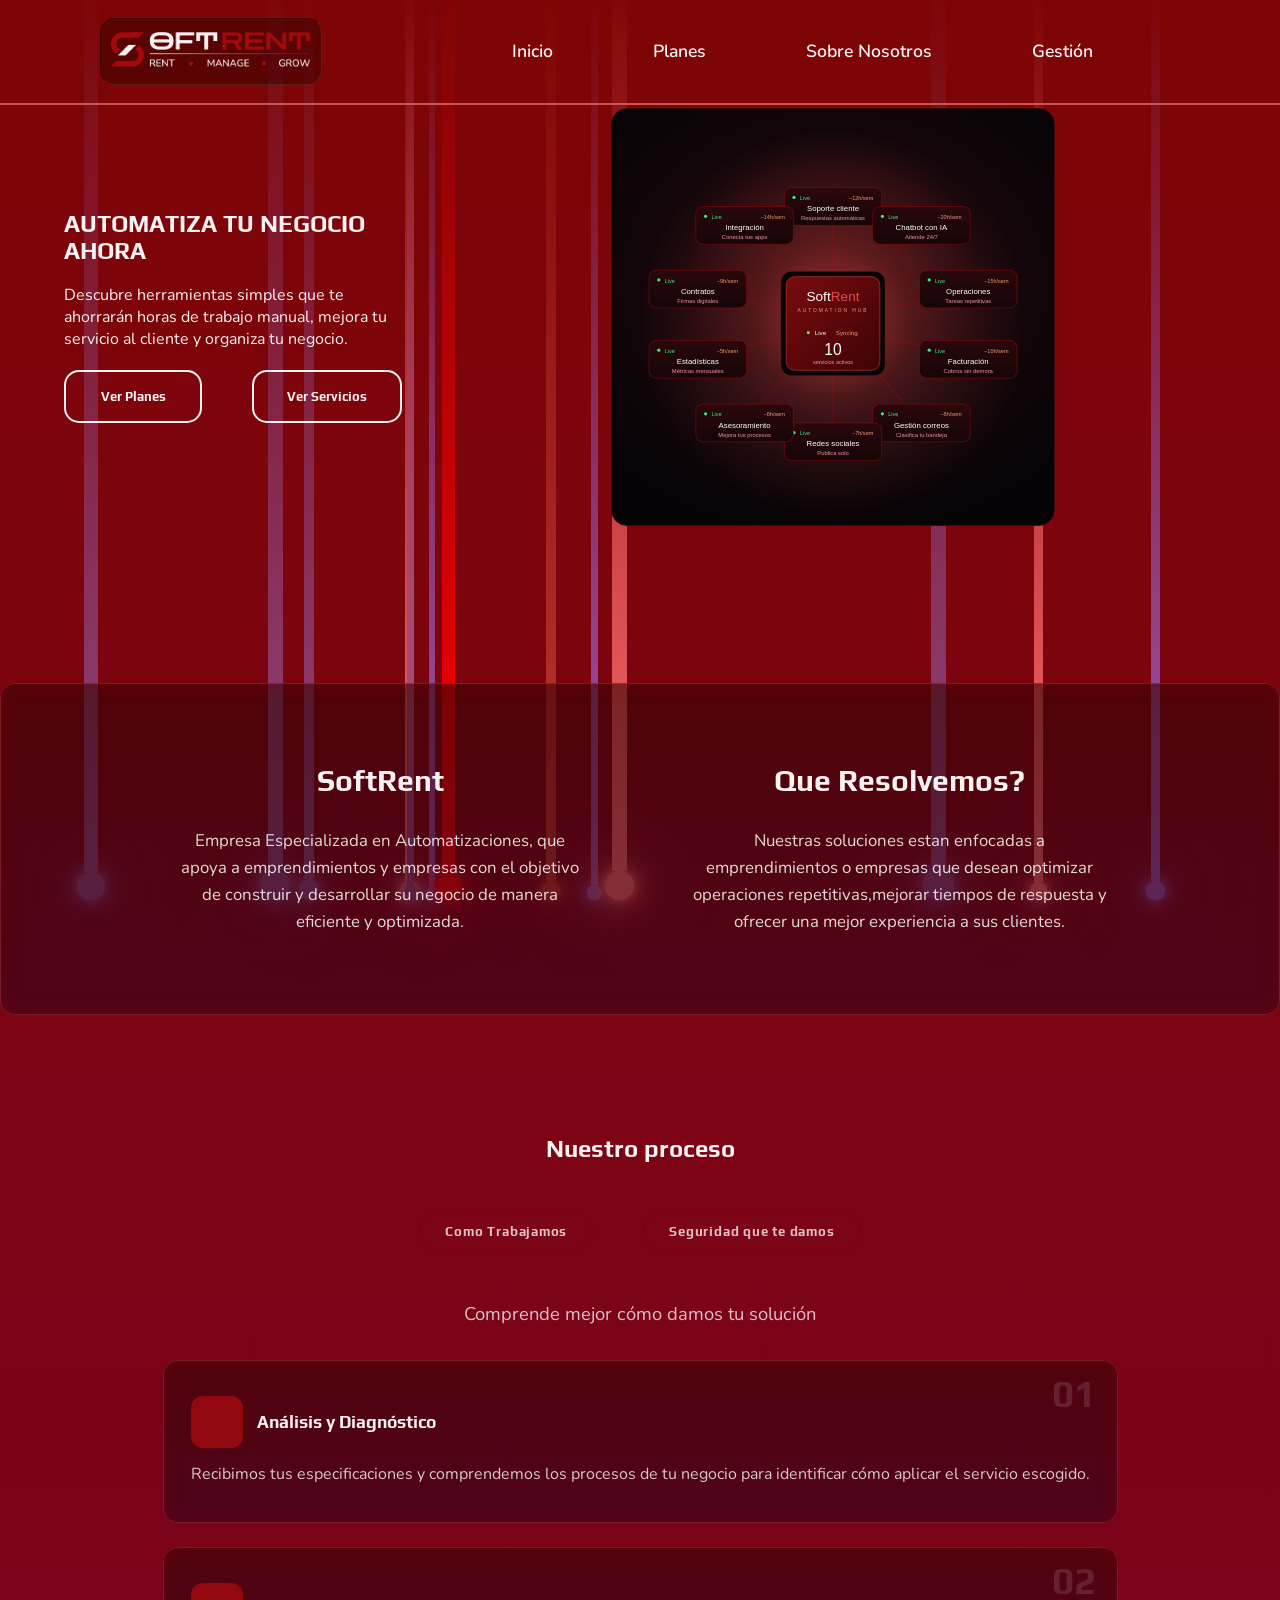
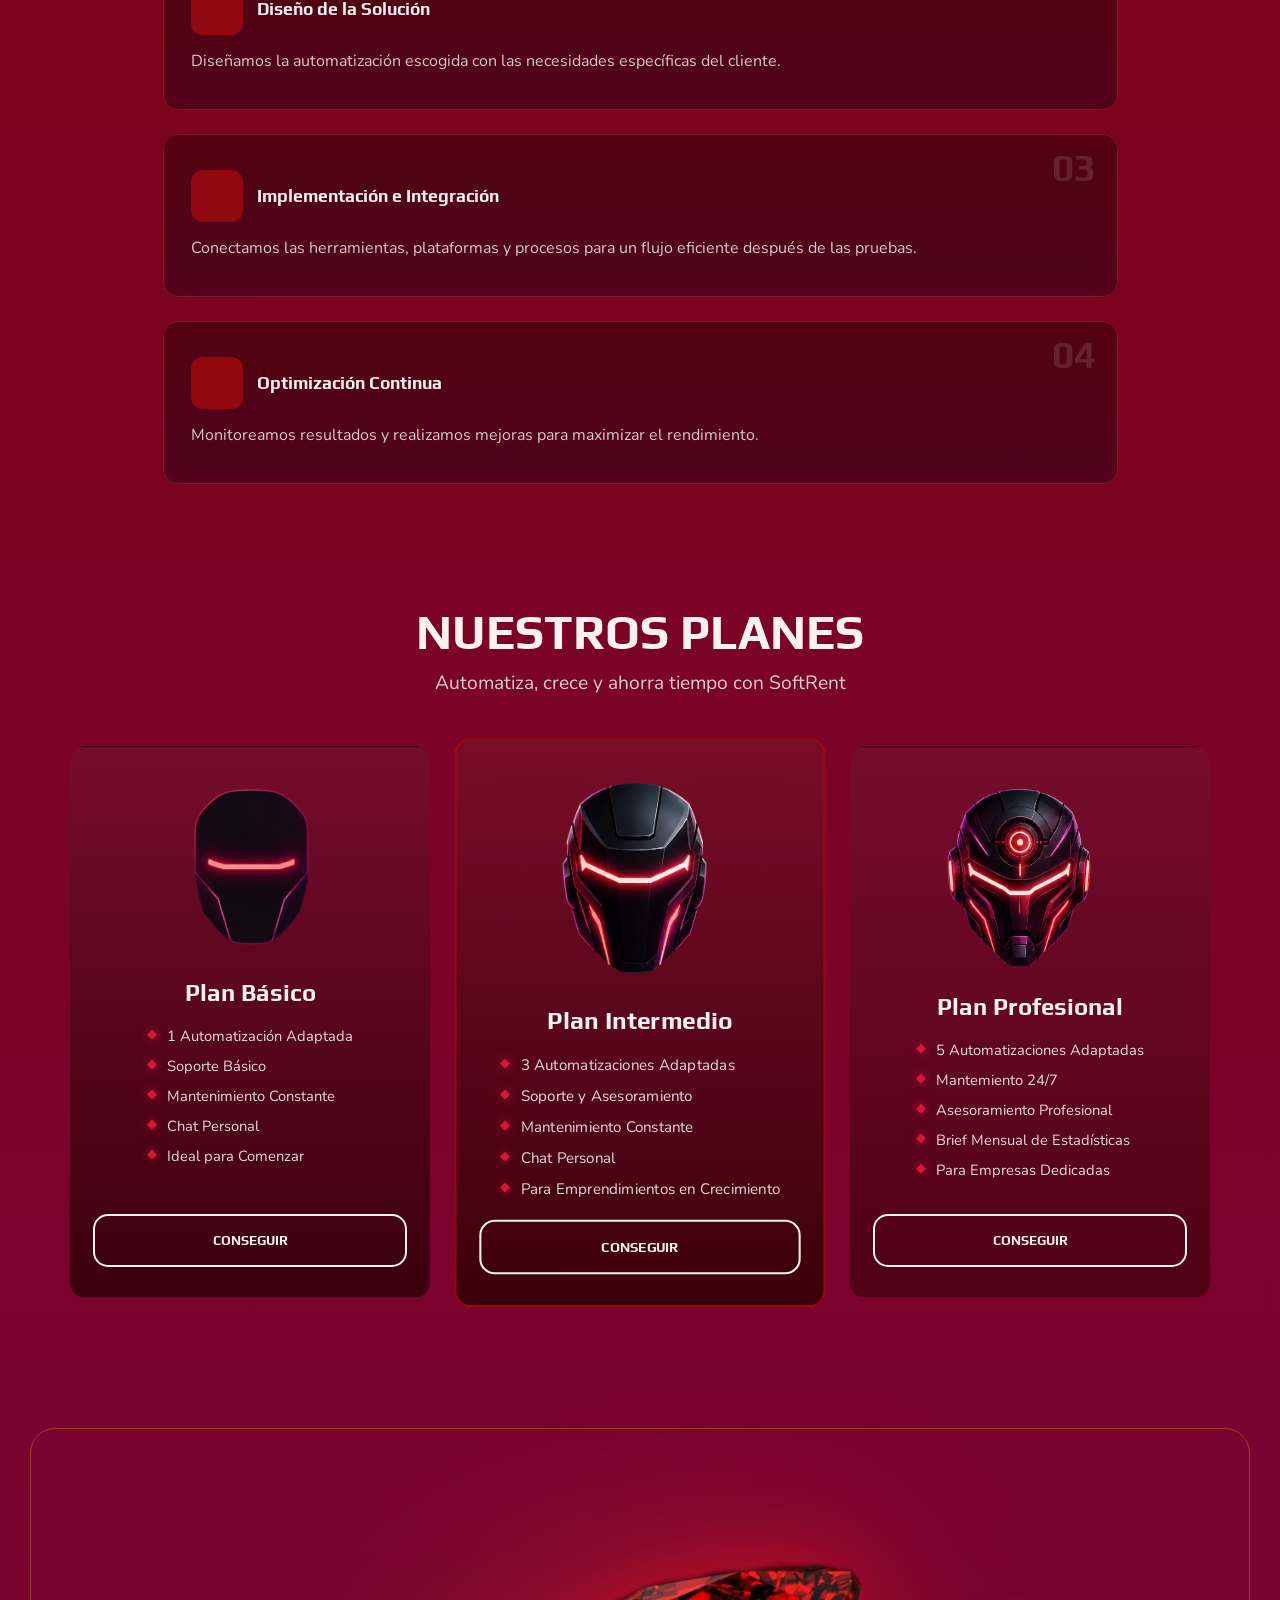
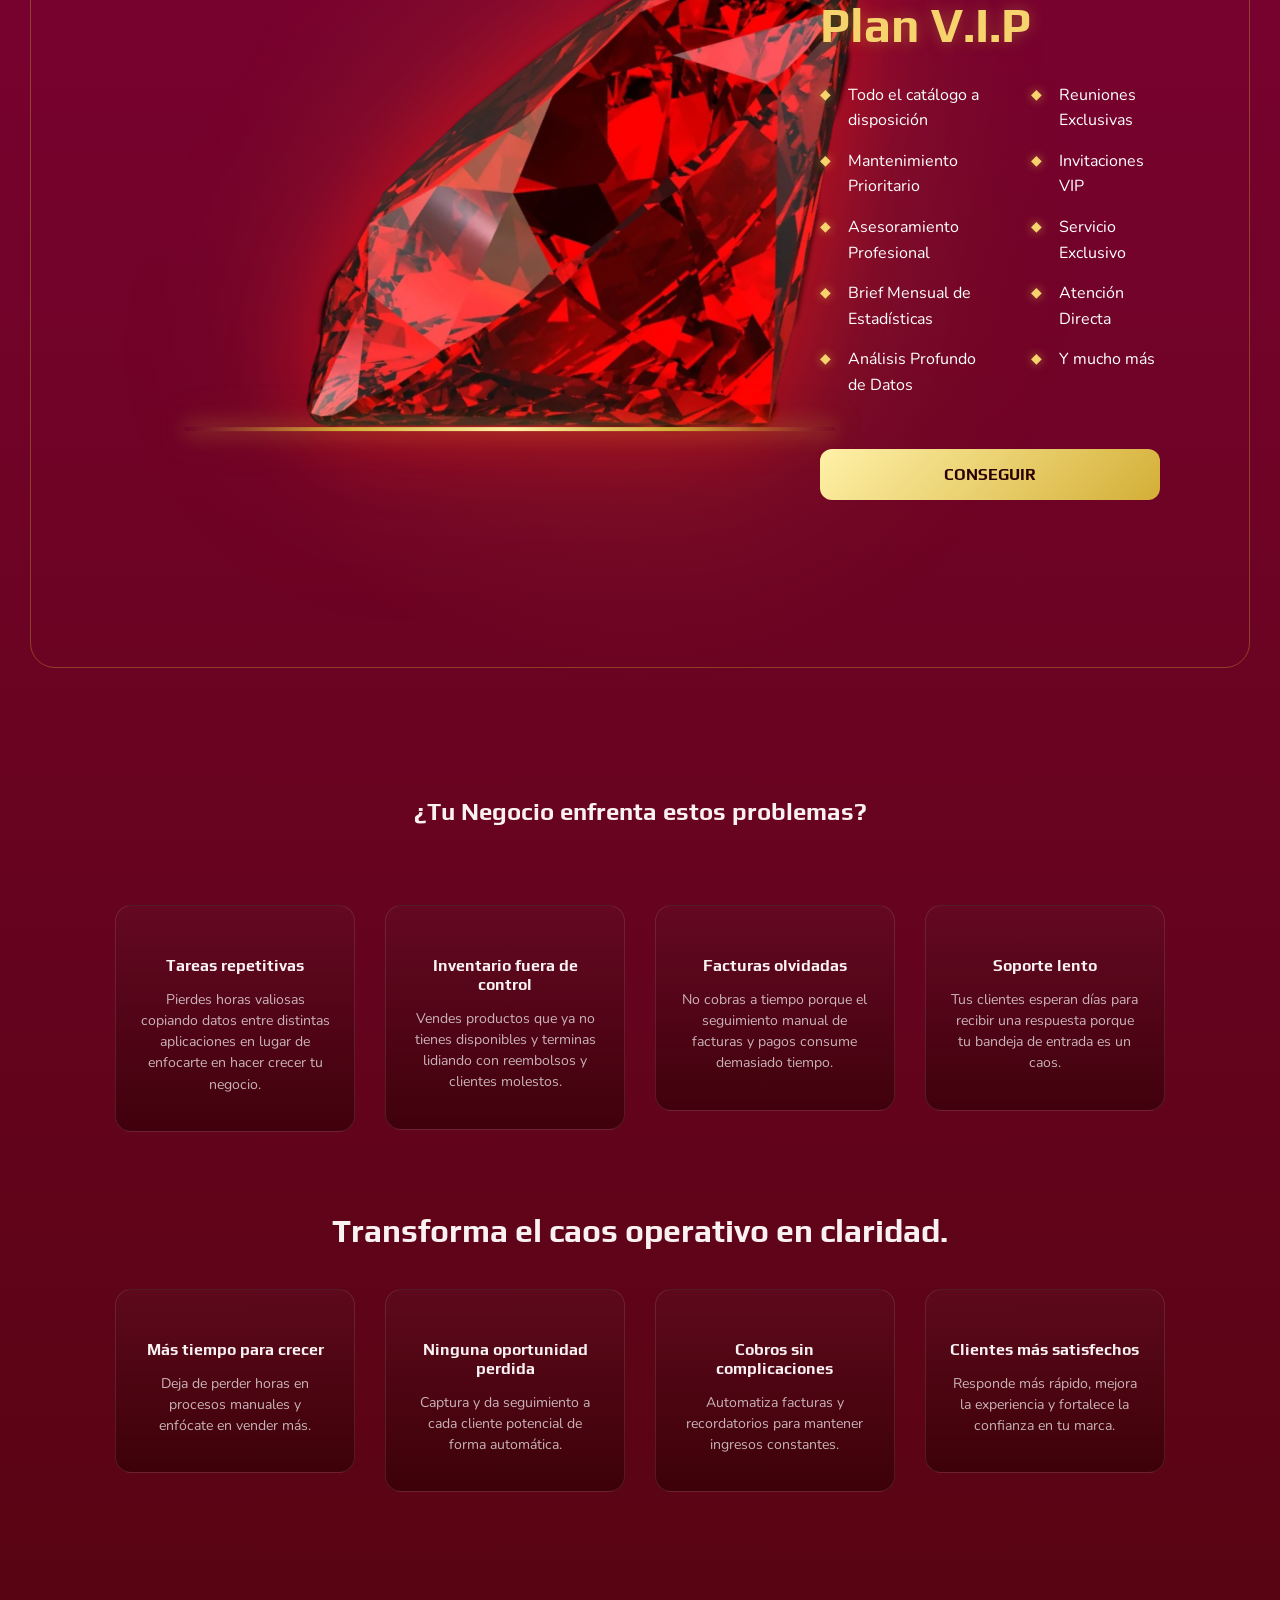
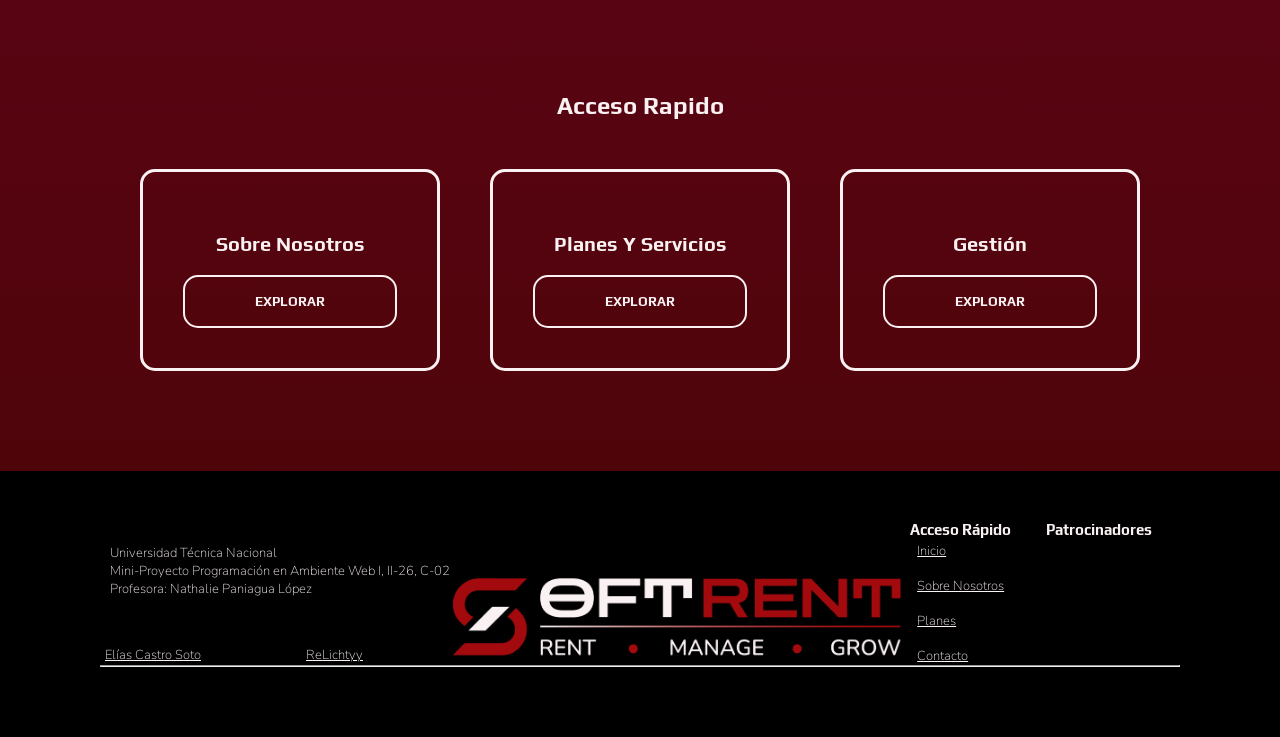
==== commit 0c0965fc: "fondoAnimadoentodo" ====
--- a/index.html
+++ b/index.html
@@ -17,9 +17,6 @@
 
     <!-- Font Awesome Link -->
     <script src="https://kit.fontawesome.com/9b11b68b76.js" crossorigin="anonymous"></script>
-
-    <!--Finisher header animacion -->
-    <script src="js/finisher-header.es5.min.js" type="text/javascript"></script>
 
     <title>Soft Rent</title>
 
--- a/css/Base.css
+++ b/css/Base.css
@@ -65,7 +65,8 @@
 /*body*/
 
 body {
-  background-color: #410305;
+background: #7d0505;
+background: linear-gradient(180deg, rgba(125, 5, 5, 1) 0%, rgba(122, 2, 48, 1) 56%, rgba(74, 5, 6, 1) 100%);
   min-height: 100vh;
   overflow-x: hidden;
 }
--- a/css/Components/header.css
+++ b/css/Components/header.css
@@ -100,8 +100,8 @@
   color: #a30a0e;
 }
 
-/* Estilos Responsivos: único breakpoint móvil (Samsung S9 ~360px) */
-@media (max-width: 700px) {
+/* === MÓVIL (≤768px) — base de diseño: 360×740 === */
+@media (max-width: 768px) {
   .header-content {
     padding: 0px 20px;
   }
--- a/css/Components/footer.css
+++ b/css/Components/footer.css
@@ -130,8 +130,8 @@
     gap: 20px;
 }
 
-/* Responsivo footer: único breakpoint móvil (Samsung S9 ~360px) */
-@media (max-width: 700px) {
+/* === MÓVIL (≤768px) — base de diseño: 360×740 === */
+@media (max-width: 768px) {
     footer {
         padding: 40px 24px;
     }
--- a/css/index.css
+++ b/css/index.css
@@ -439,10 +439,8 @@
     width: 100%;
 }
 
-/* ==========================================
-   RESPONSIVO 
-   ========================================== */
-@media (max-width: 700px) {
+/* === MÓVIL (≤768px) — base de diseño: 360×740 === */
+@media (max-width: 768px) {
     /* Hero en columna */
     .seccion-hero {
         padding: 110px 6% 50px;
--- a/css/planes.css
+++ b/css/planes.css
@@ -267,8 +267,8 @@
 }
 
 
-/* RESPONSIVE: único breakpoint móvil (Samsung S9 ~360px) */
-@media (max-width: 700px) {
+/* === MÓVIL (≤768px) — base de diseño: 360×740 === */
+@media (max-width: 768px) {
     .contenedor-tarjetas {
         flex-direction: column;
         align-items: center;
@@ -825,9 +825,6 @@
     font-size: 15px;
 }
 
-/*=====================================================
-=================   SECCION FORM   ====================
-======================================================*/
 
 .seccion-form{
     width: 100%;
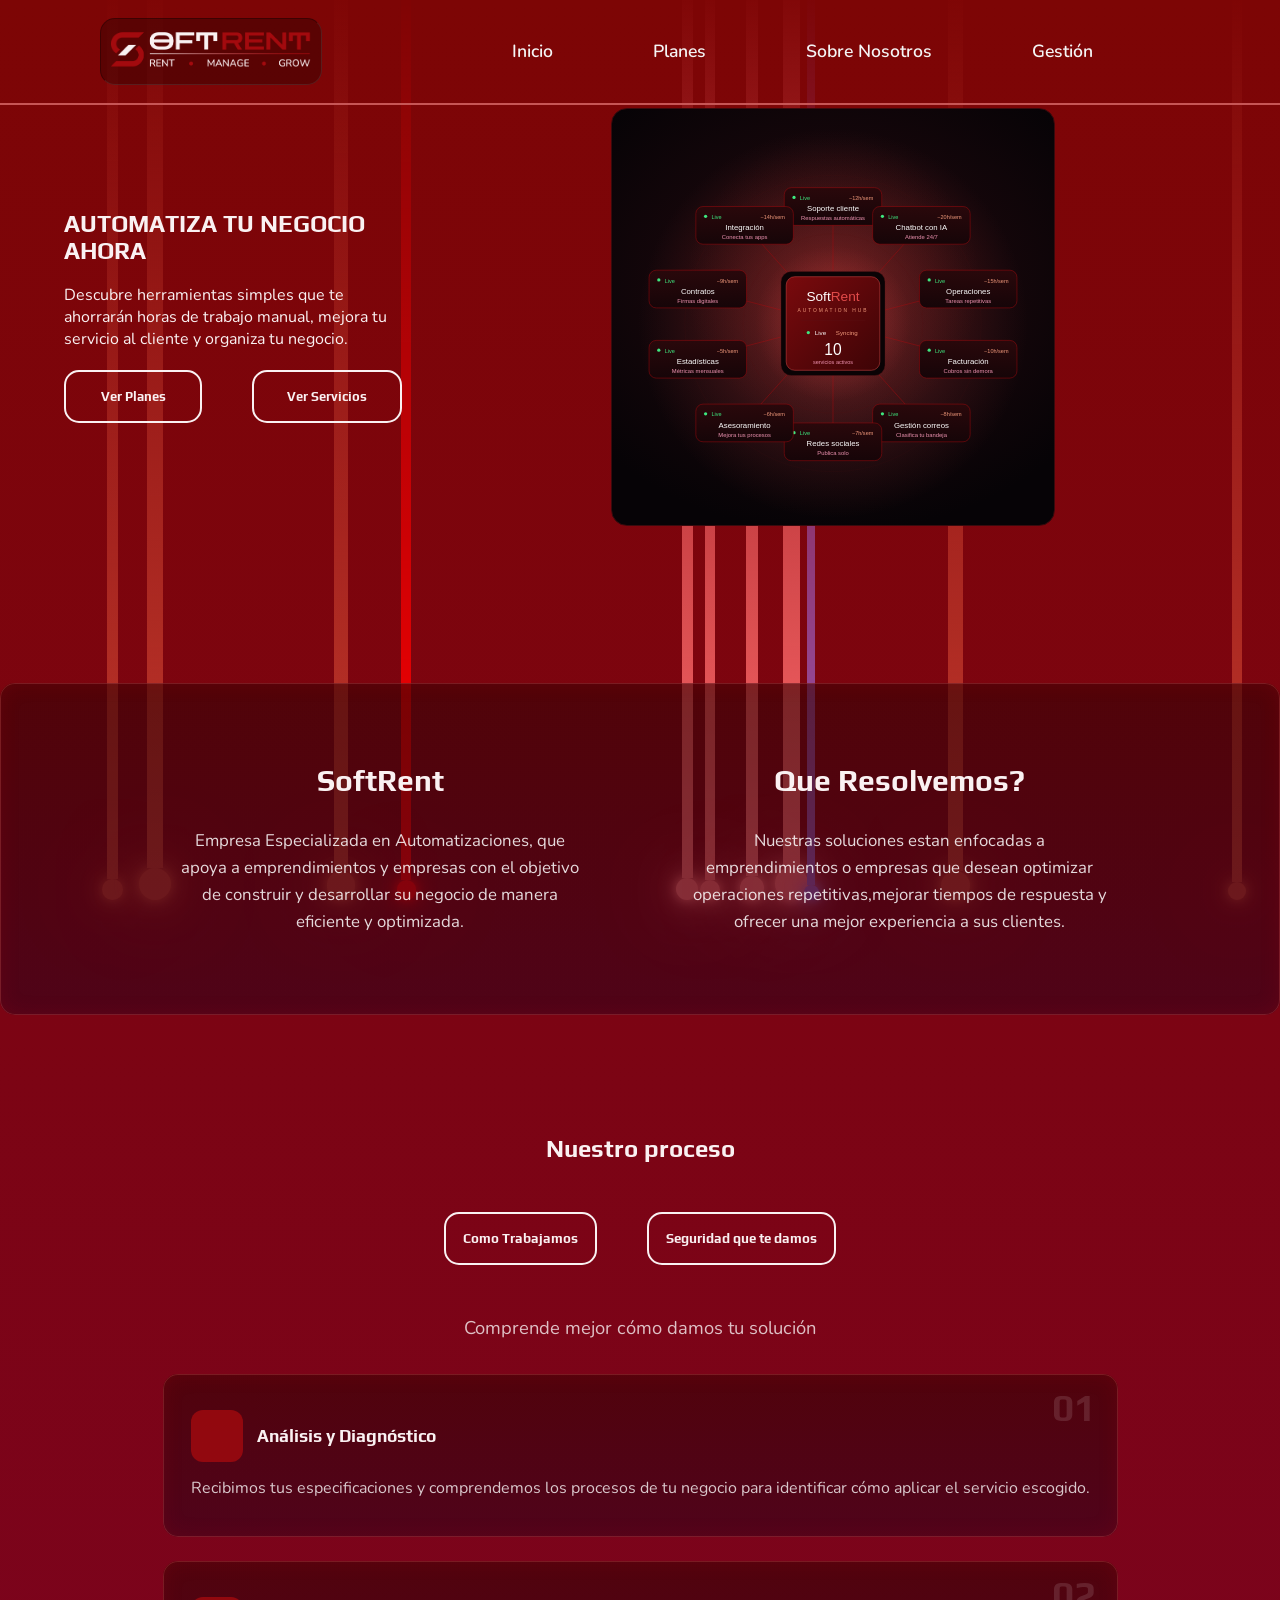
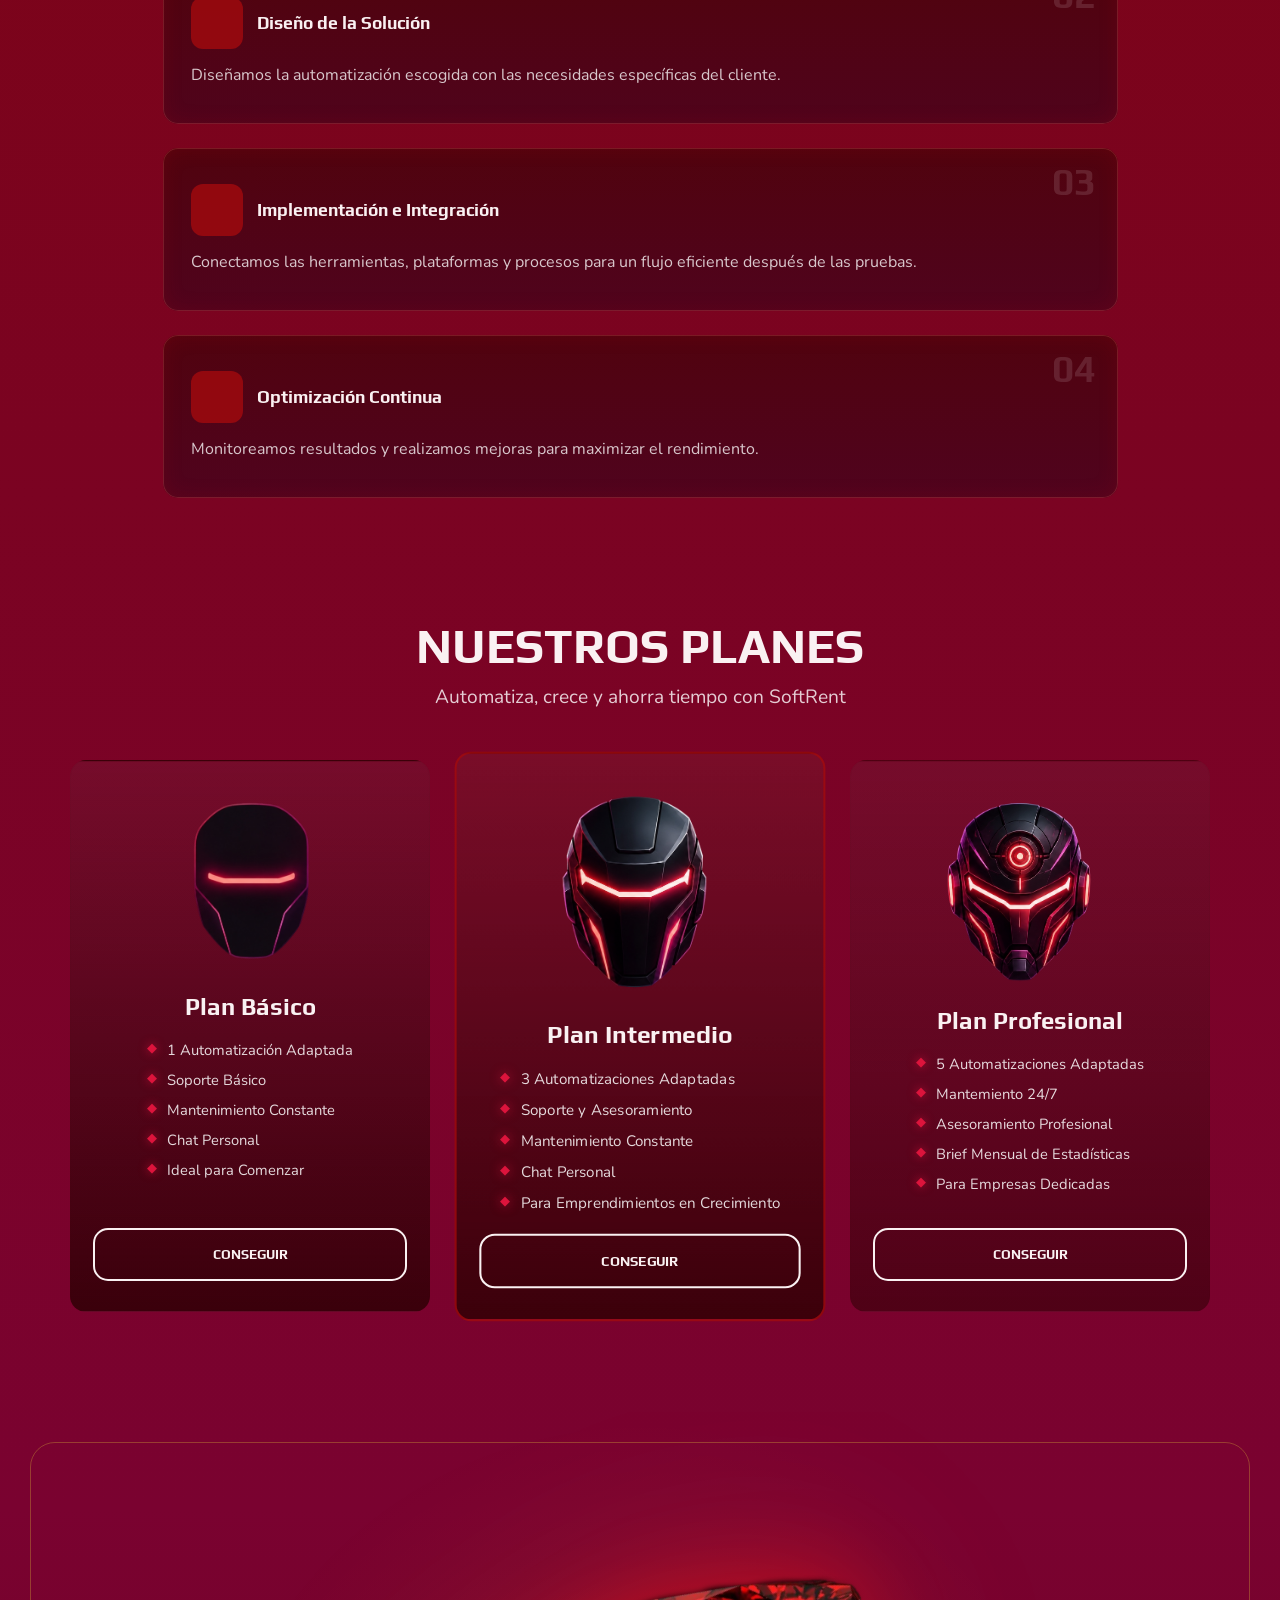
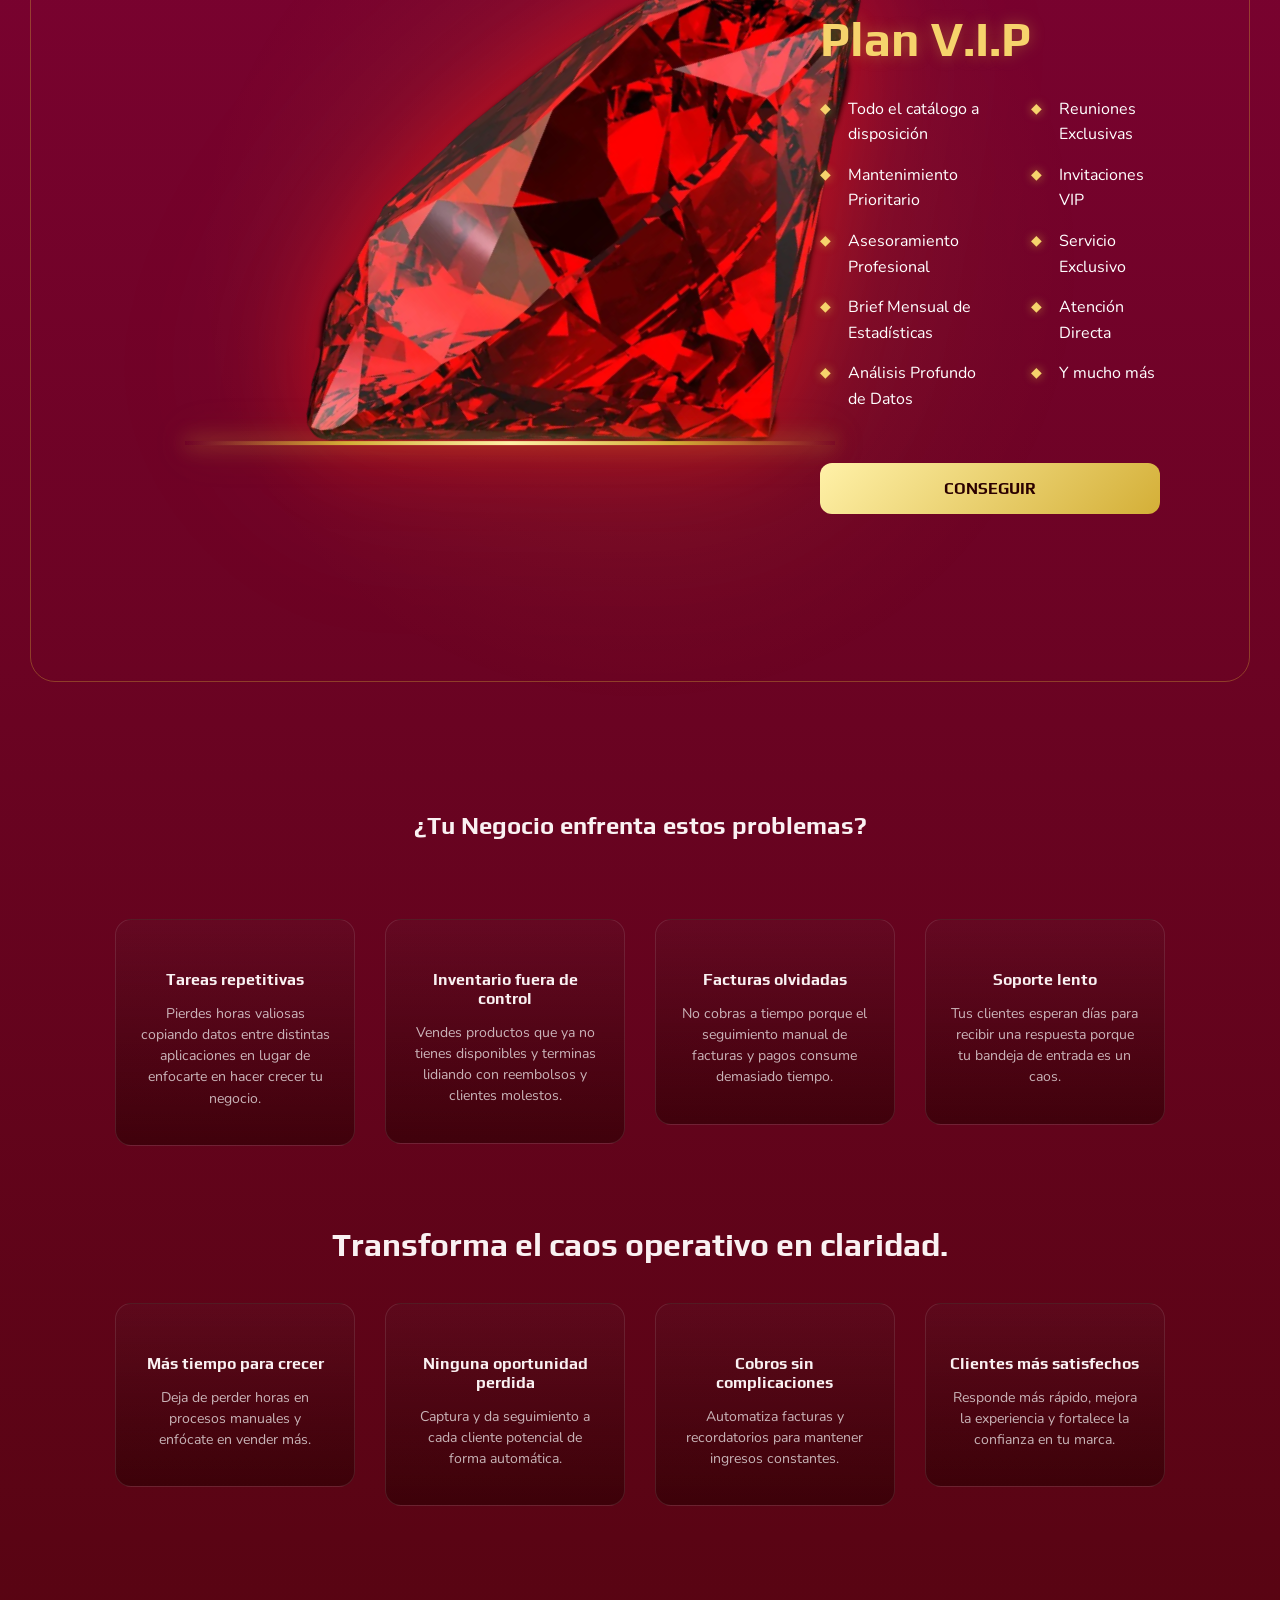
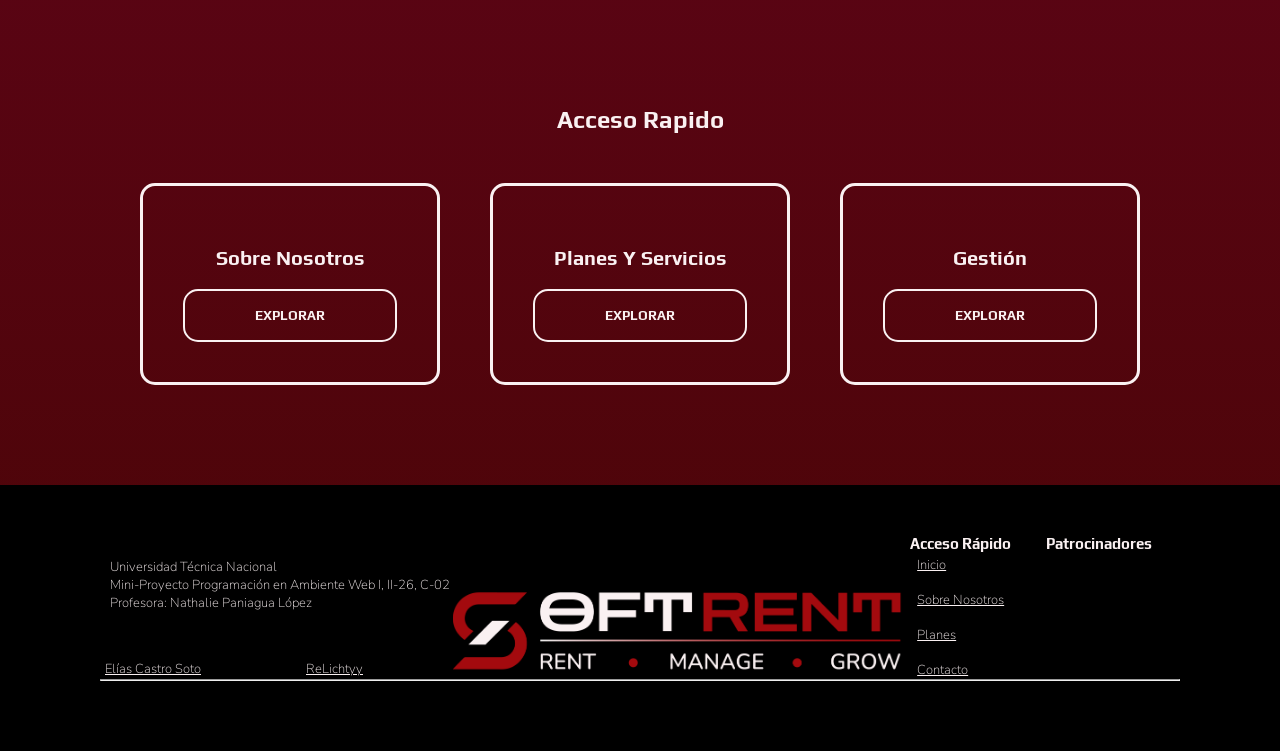
==== commit 21887608: "cambios3" ====
--- a/index.html
+++ b/index.html
@@ -110,15 +110,15 @@
         <section class="seccion-servicios">
             <h2>Nuestro proceso</h2>    
             <div class="servicios-botones">
-                <button id="btnCore">
+                <button id="btnSolucion">
                     Como Trabajamos
                 </button>
-                <button id="btnEcommerce">
+                <button id="btnProteccion">
                     Seguridad que te damos
                 </button>
             </div>
             <!--Contenedor para core Automations-->
-            <div class="contenedor-servicios" id="coreSolutions">
+            <div class="contenedor-servicios" id="solucionCont">
 
                 <p class="servicios-subtitulo">Comprende mejor cómo damos tu solución</p>
 
@@ -162,7 +162,7 @@
 
             </div>
             <!--Contenedor para Industry Solutions-->
-            <div id="ecommerceSolutions" class="hidden contenedor-servicios">
+            <div id="proteccionCont" class="hidden contenedor-servicios">
                 <p class="servicios-subtitulo">Así es como protegemos tus datos</p>
 
                 <div class="contenedor-solucion">
--- a/css/index.css
+++ b/css/index.css
@@ -290,10 +290,6 @@
     color: rgba(255, 255, 255, 0.78);
     line-height: 1.55;
     margin: 0;
-}
-
-.hidden {
-    display: none;
 }
 
 /* Seccion Ventajas */
--- a/css/planes.css
+++ b/css/planes.css
@@ -801,7 +801,7 @@
 }
 
 .hidden{
-    display:none;
+    display:none  !important;
 }
 
 .servicio-tags{
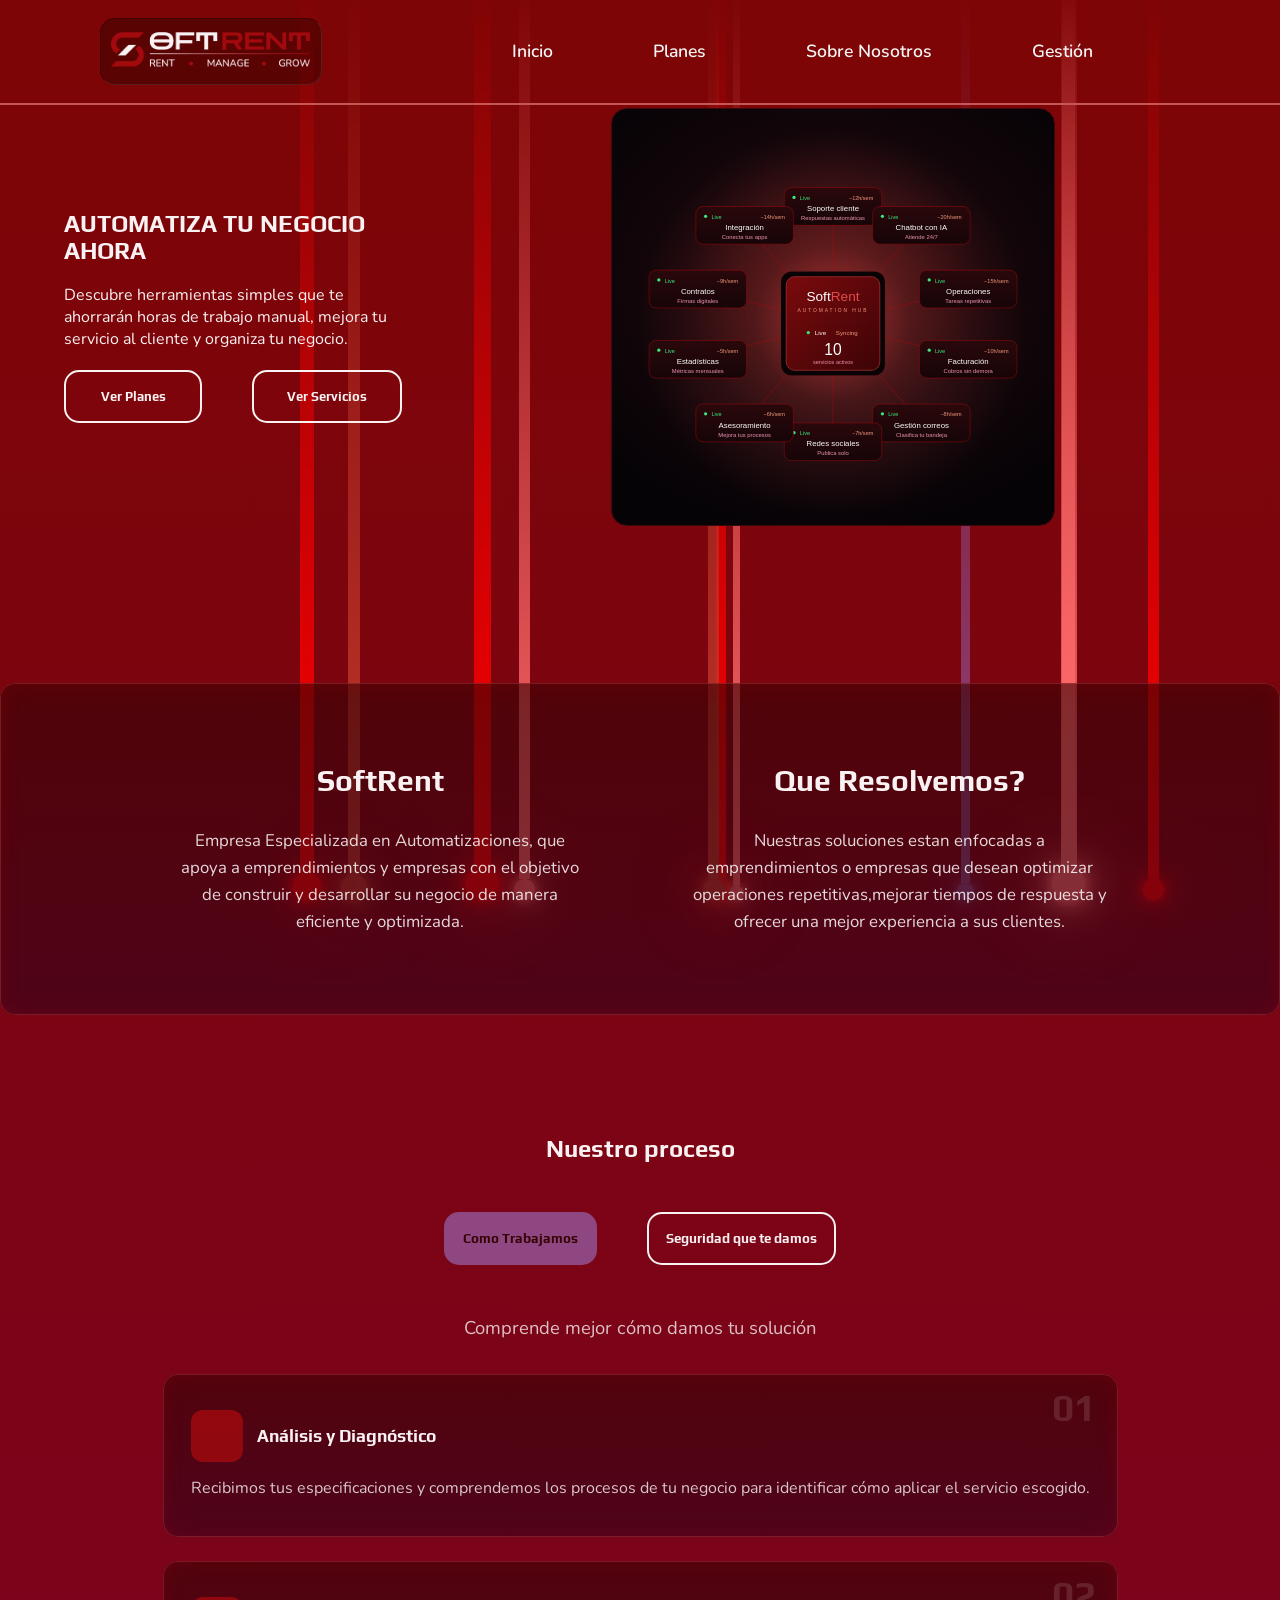
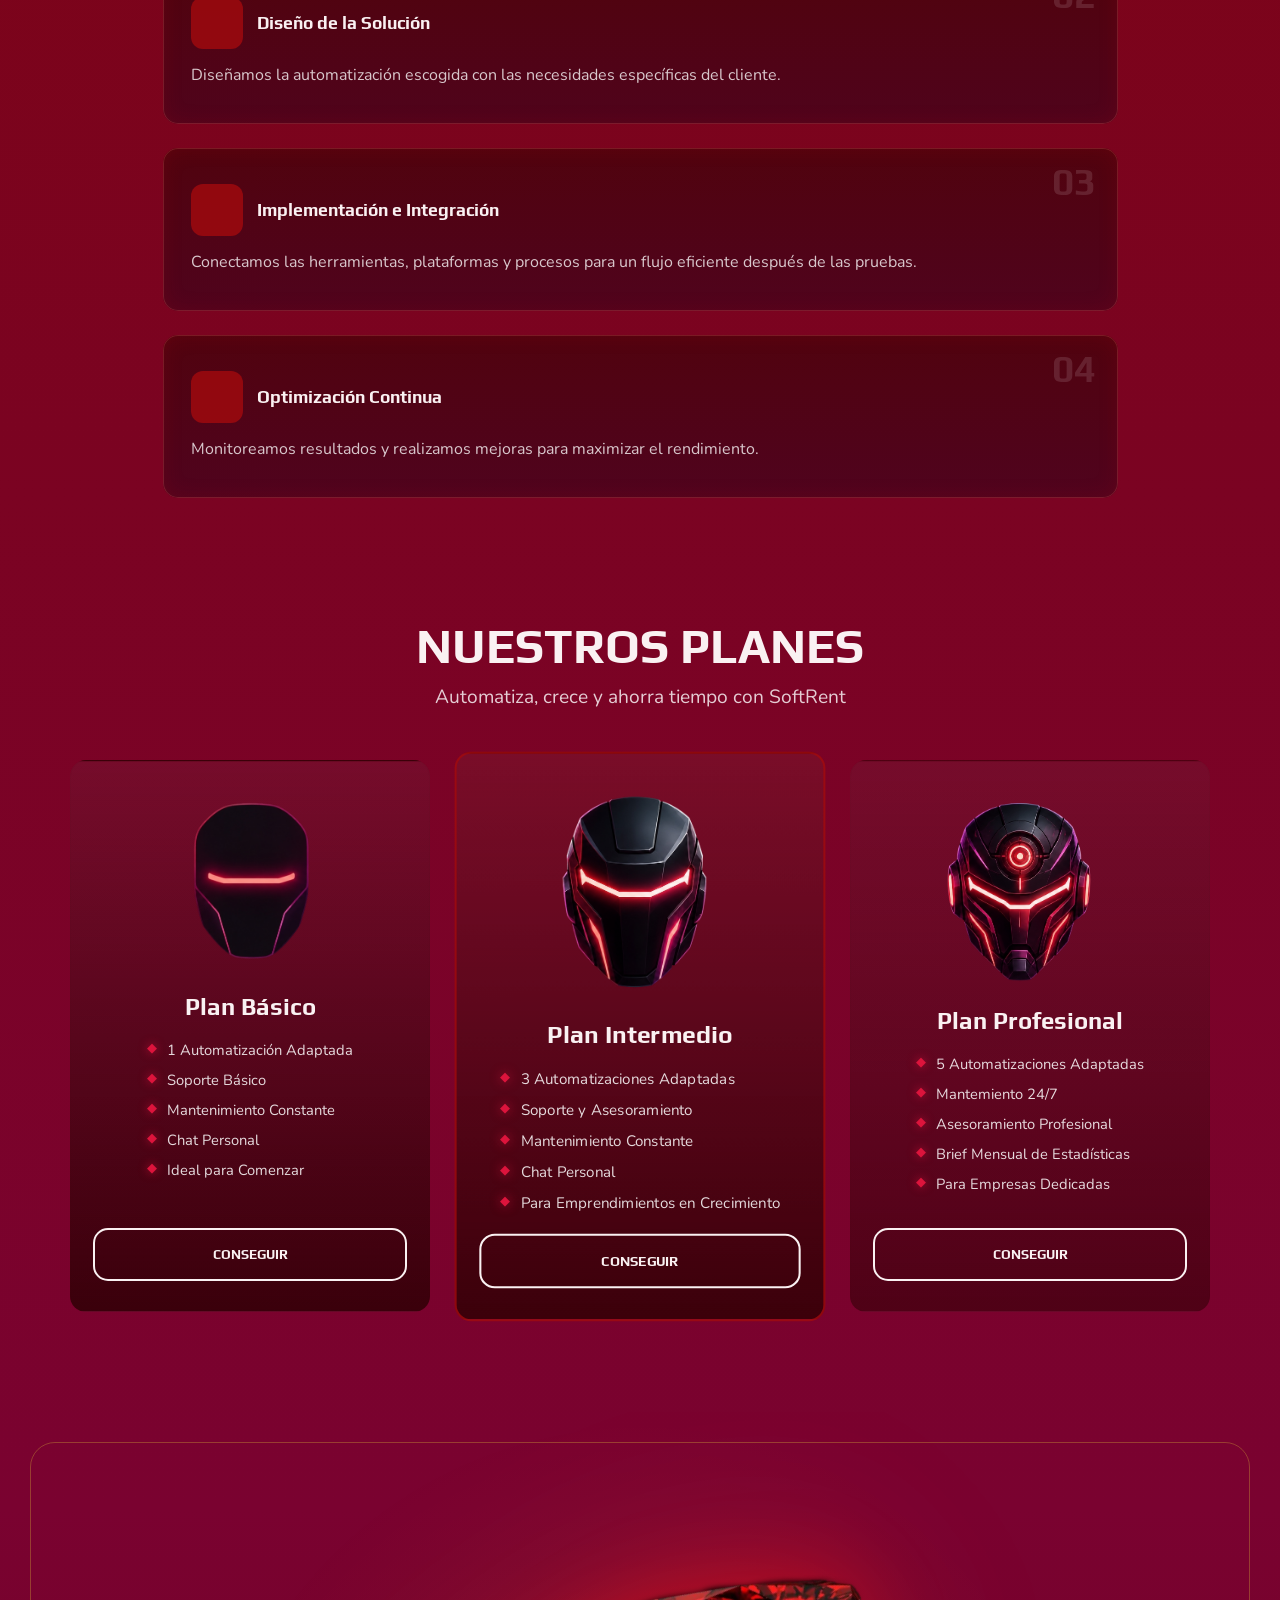
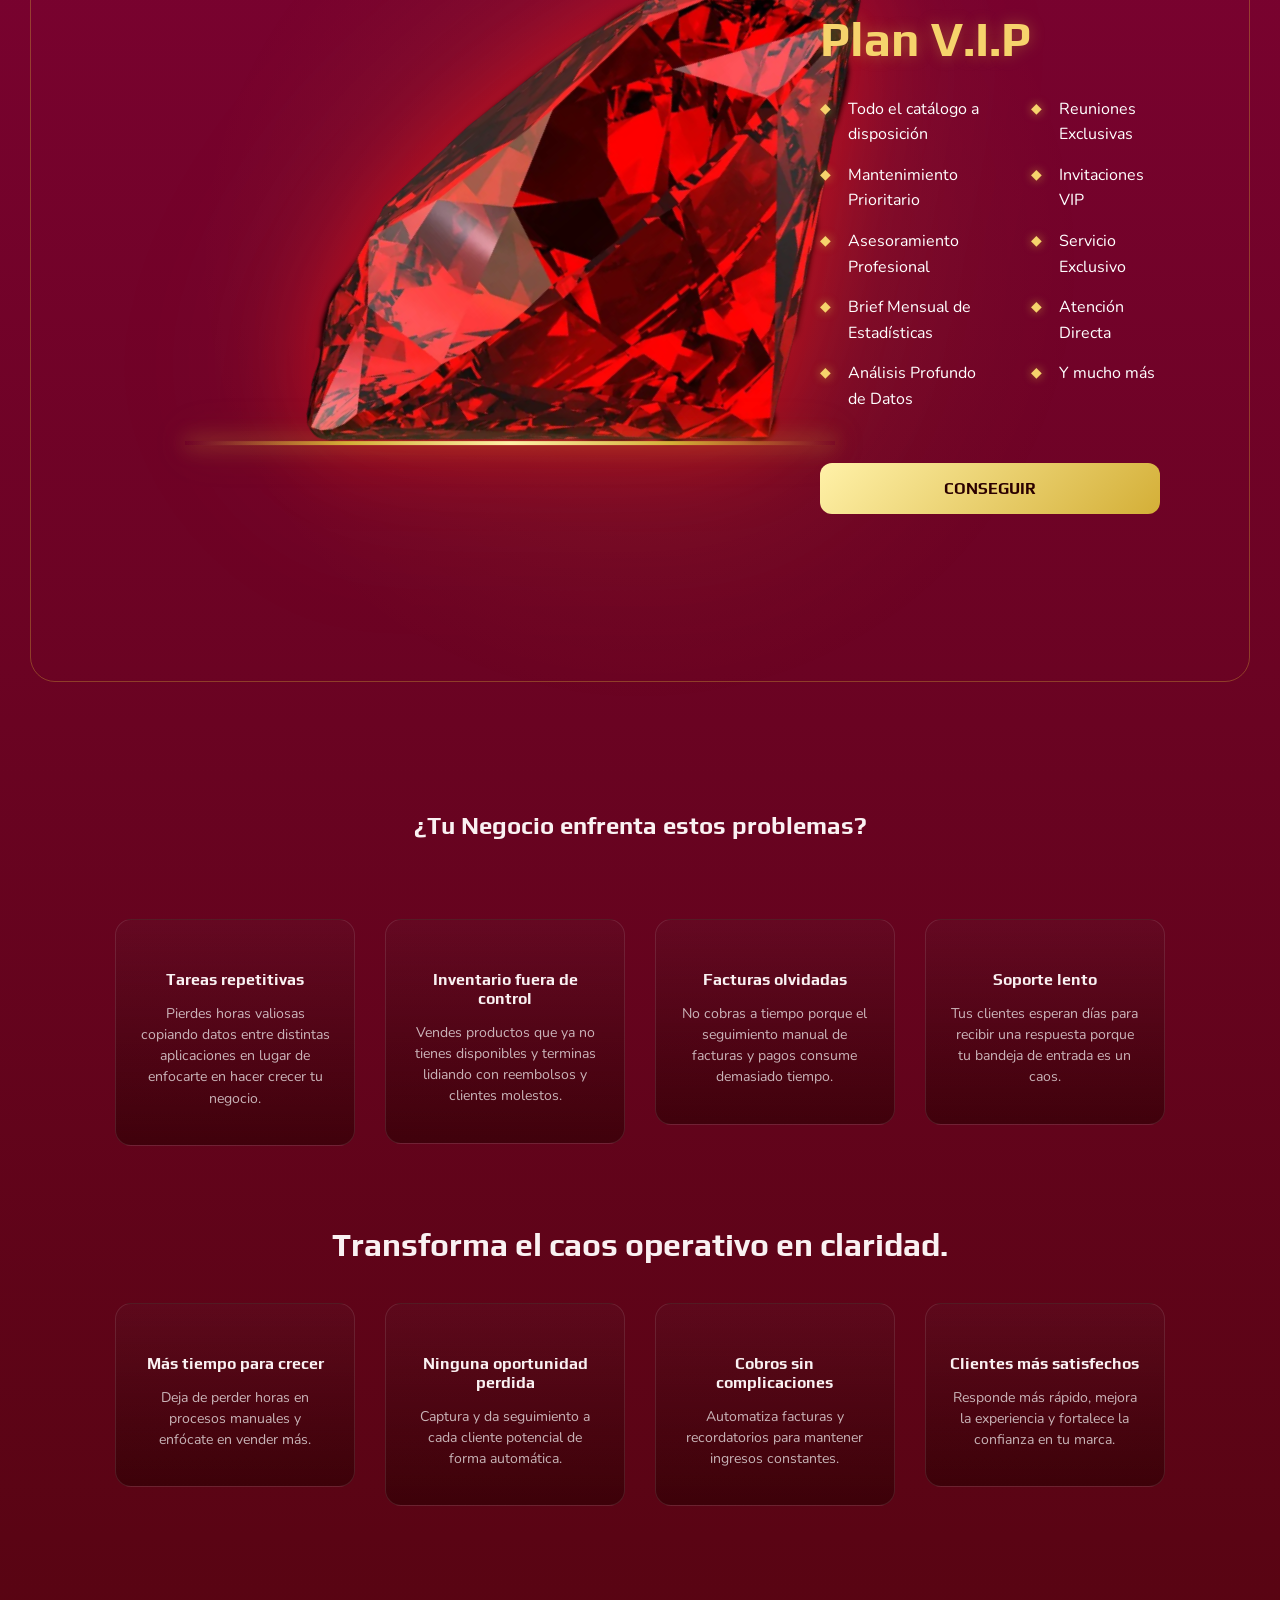
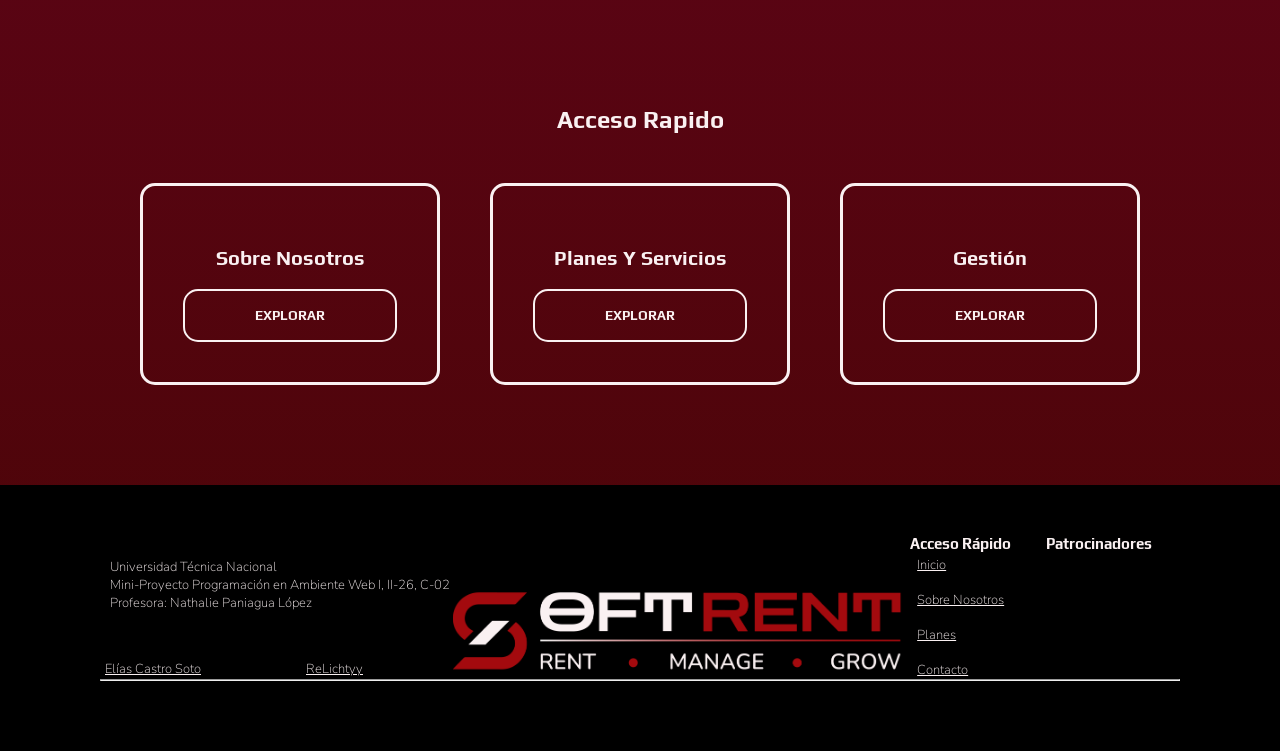
==== commit f651db4d: "responsive y cambios4" ====
--- a/index.html
+++ b/index.html
@@ -461,6 +461,7 @@
         </div>
     </footer>
     <!-- link a js-->
+     <script src="js/index.js"></script>
      <script src="js/fondoAnimado.js"></script>
     <script src="js/utilitarios.js"></script>
 </body>
--- a/css/planes.css
+++ b/css/planes.css
@@ -1013,4 +1013,97 @@
 .input-success {
     border-color: #16a34a !important;
     background-color: #f0fdf4 !important;
+}
+
+/* === MÓVIL — PLAN VIP === */
+@media (max-width: 768px) {
+    .seccion-planVIP {
+        flex-direction: column;
+        min-height: auto;
+        padding: 60px 6%;
+    }
+
+    .seccion-planVIP::after {
+        top: 15px;
+        left: 15px;
+        right: 15px;
+        bottom: 15px;
+    }
+
+    .vip-diamante {
+        position: relative;
+        left: auto;
+        top: auto;
+        transform: none;
+        margin-bottom: 30px;
+    }
+
+    .vip-diamante img {
+        width: 220px;
+        transform: rotate(-40deg);
+    }
+
+    .linea-dorada {
+        width: 240px;
+        left: 50%;
+        transform: translateX(-50%);
+        bottom: -15px;
+    }
+
+    .vip-info {
+        margin-left: 0;
+        width: 100%;
+        max-width: 400px;
+        padding: 25px;
+        text-align: center;
+    }
+
+    .vip-info h2 {
+        font-size: 2rem;
+    }
+
+    .vip-beneficios {
+        flex-direction: column;
+        gap: 10px;
+        text-align: left;
+    }
+}
+
+/* === MÓVIL — FORMULARIO DE CONTACTO === */
+@media (max-width: 768px) {
+    .form-container {
+        flex-direction: column;
+        gap: 30px;
+        align-items: center;
+    }
+
+    .registroForm,
+    .detalle-info {
+        width: 100%;
+        max-width: 400px;
+    }
+
+    .form-tipoNegocio {
+        flex-direction: column;
+        gap: 10px;
+        justify-content: center;
+        text-align: center;
+    }
+
+    .form-datos input {
+        width: 100%;
+    }
+
+    .registroForm button {
+        width: 100%;
+    }
+
+    .tarjeta-planForm {
+        width: 100%;
+        margin-left: 0;
+    }
+
+    .tarjeta-recomendacion {
+        width: 100%;
+    }
 }
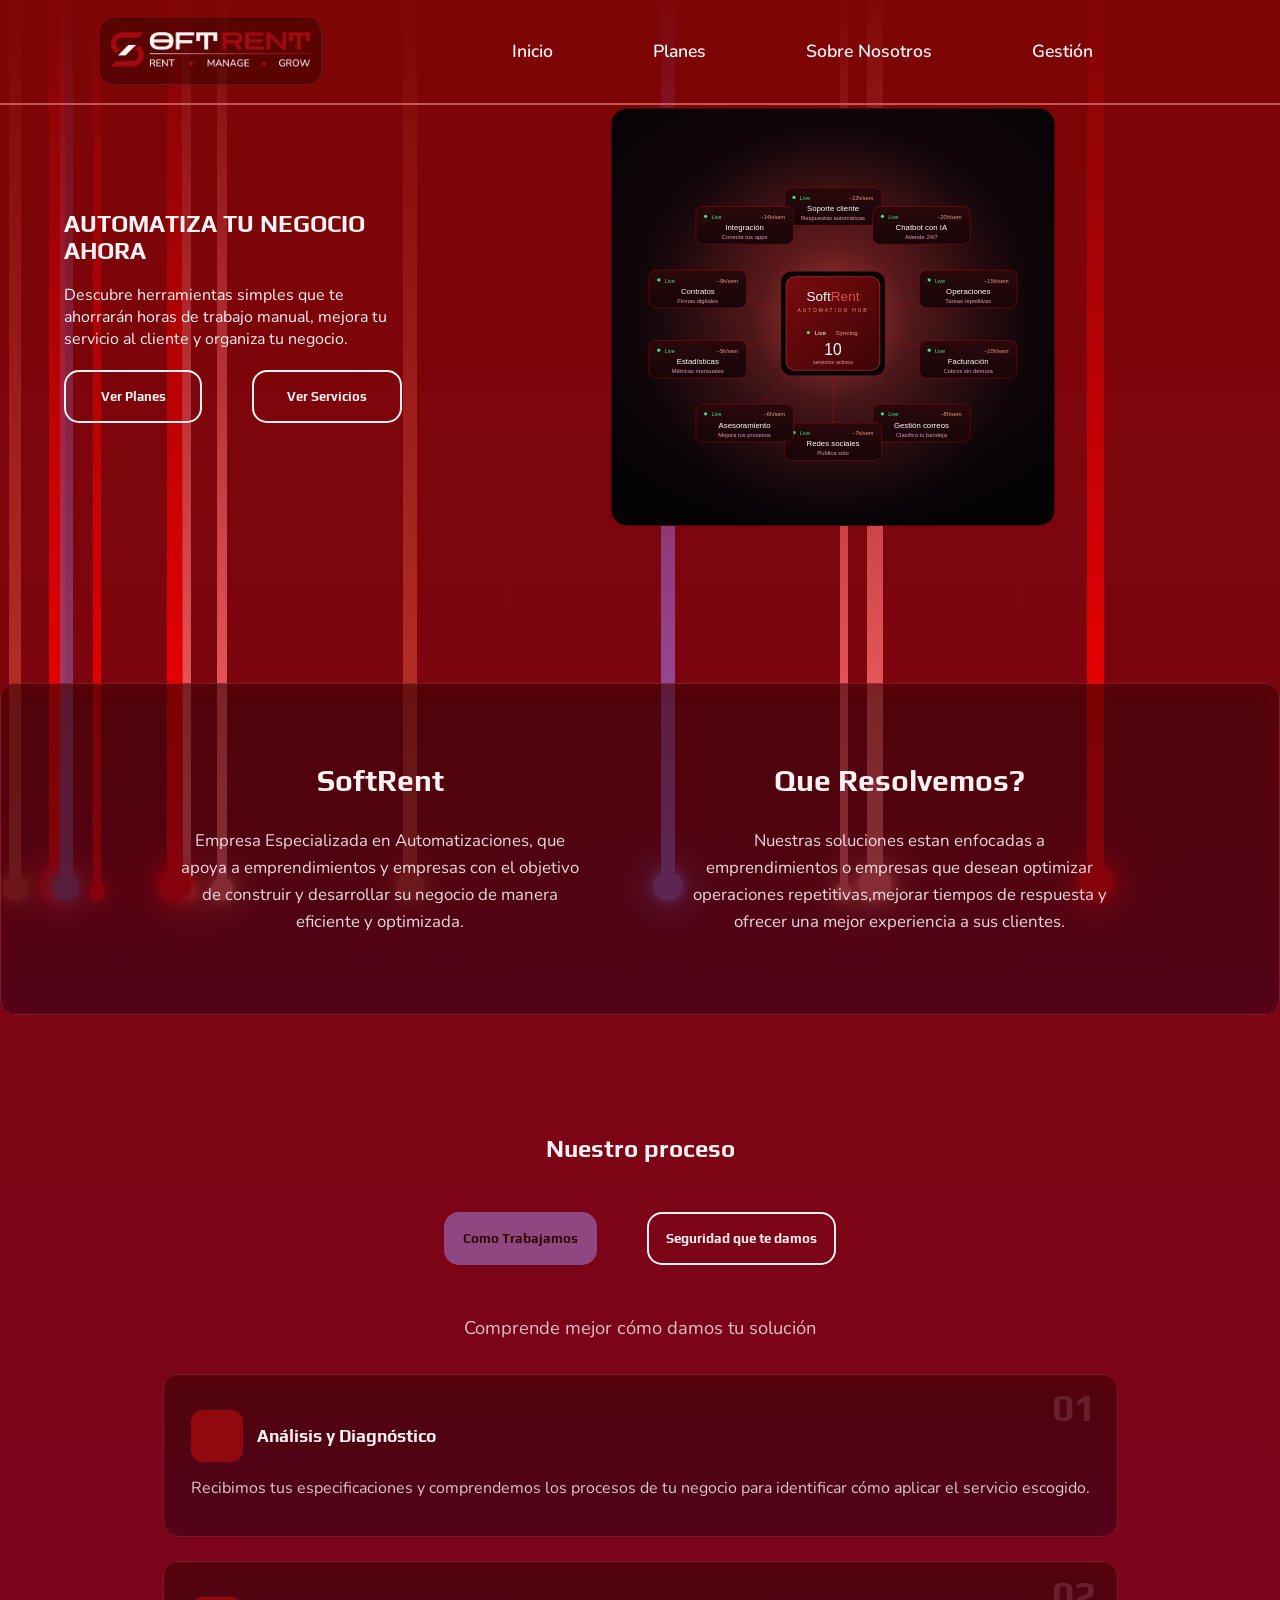
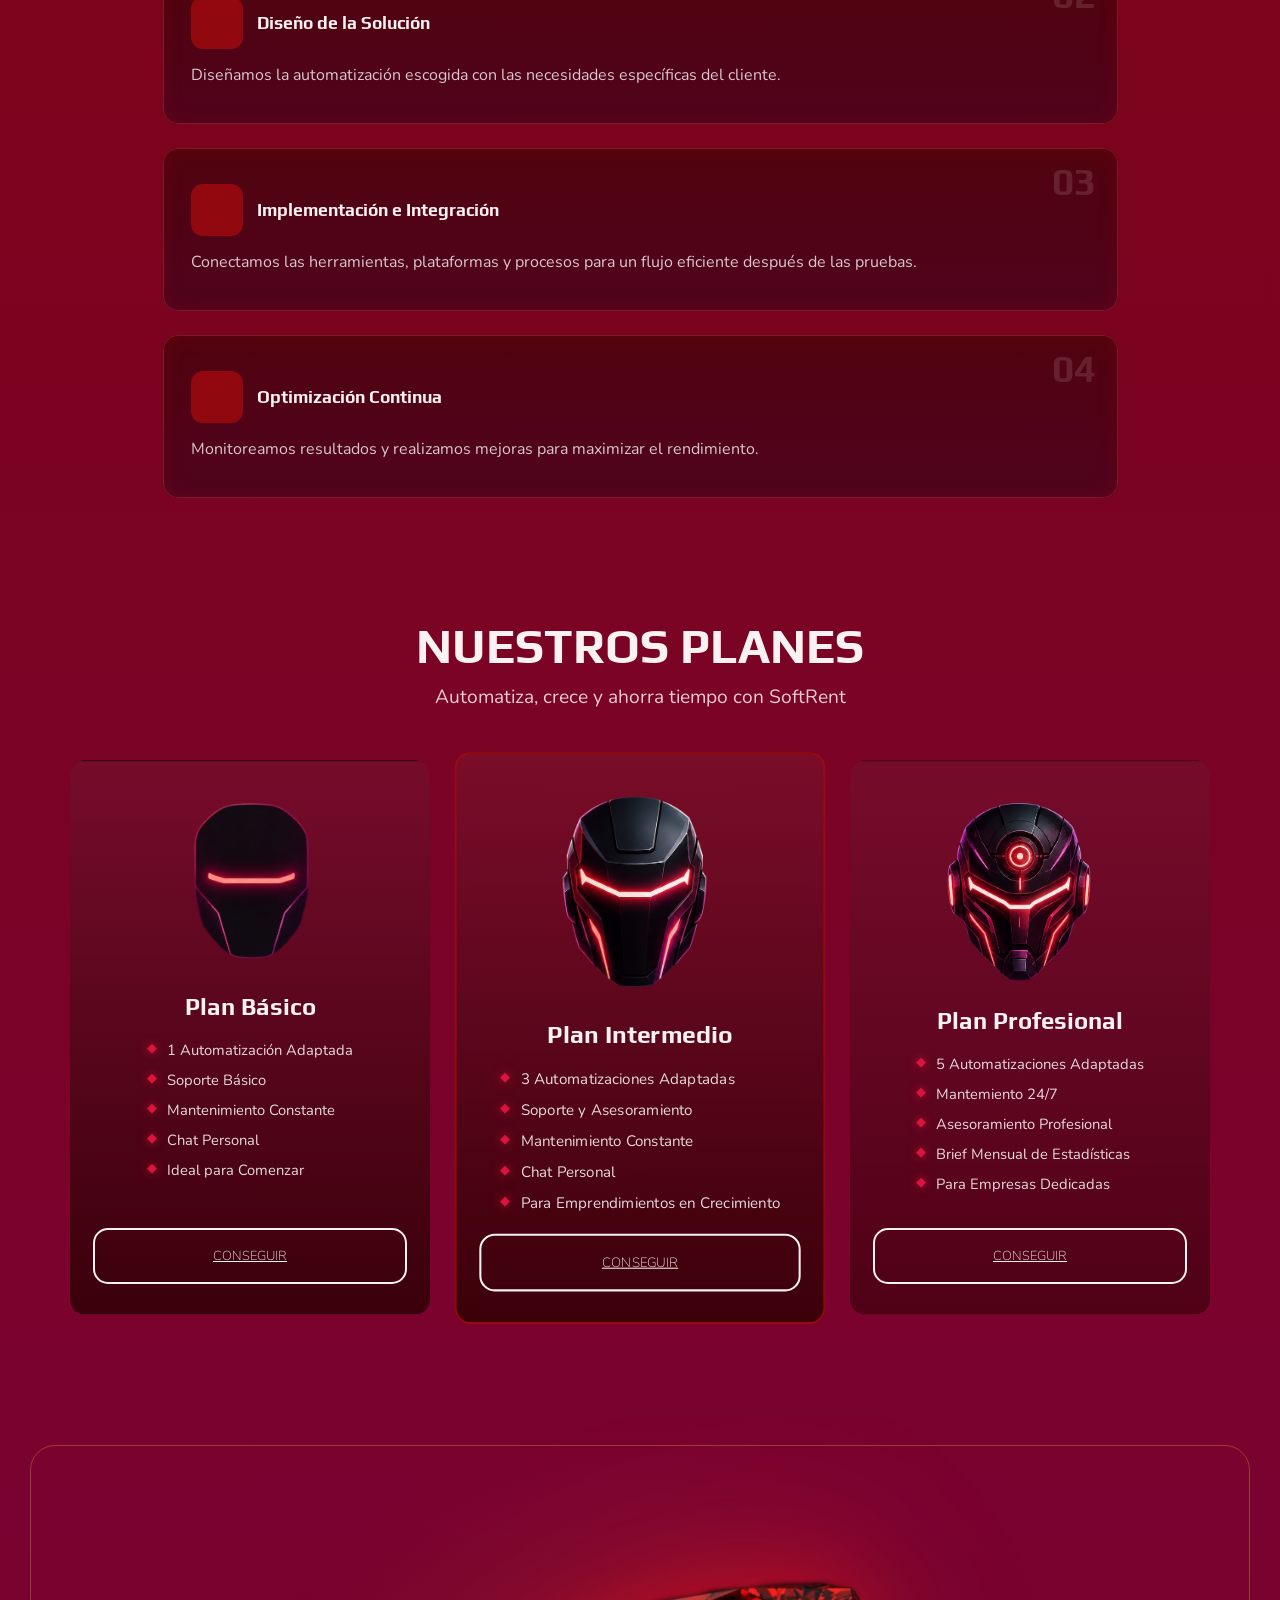
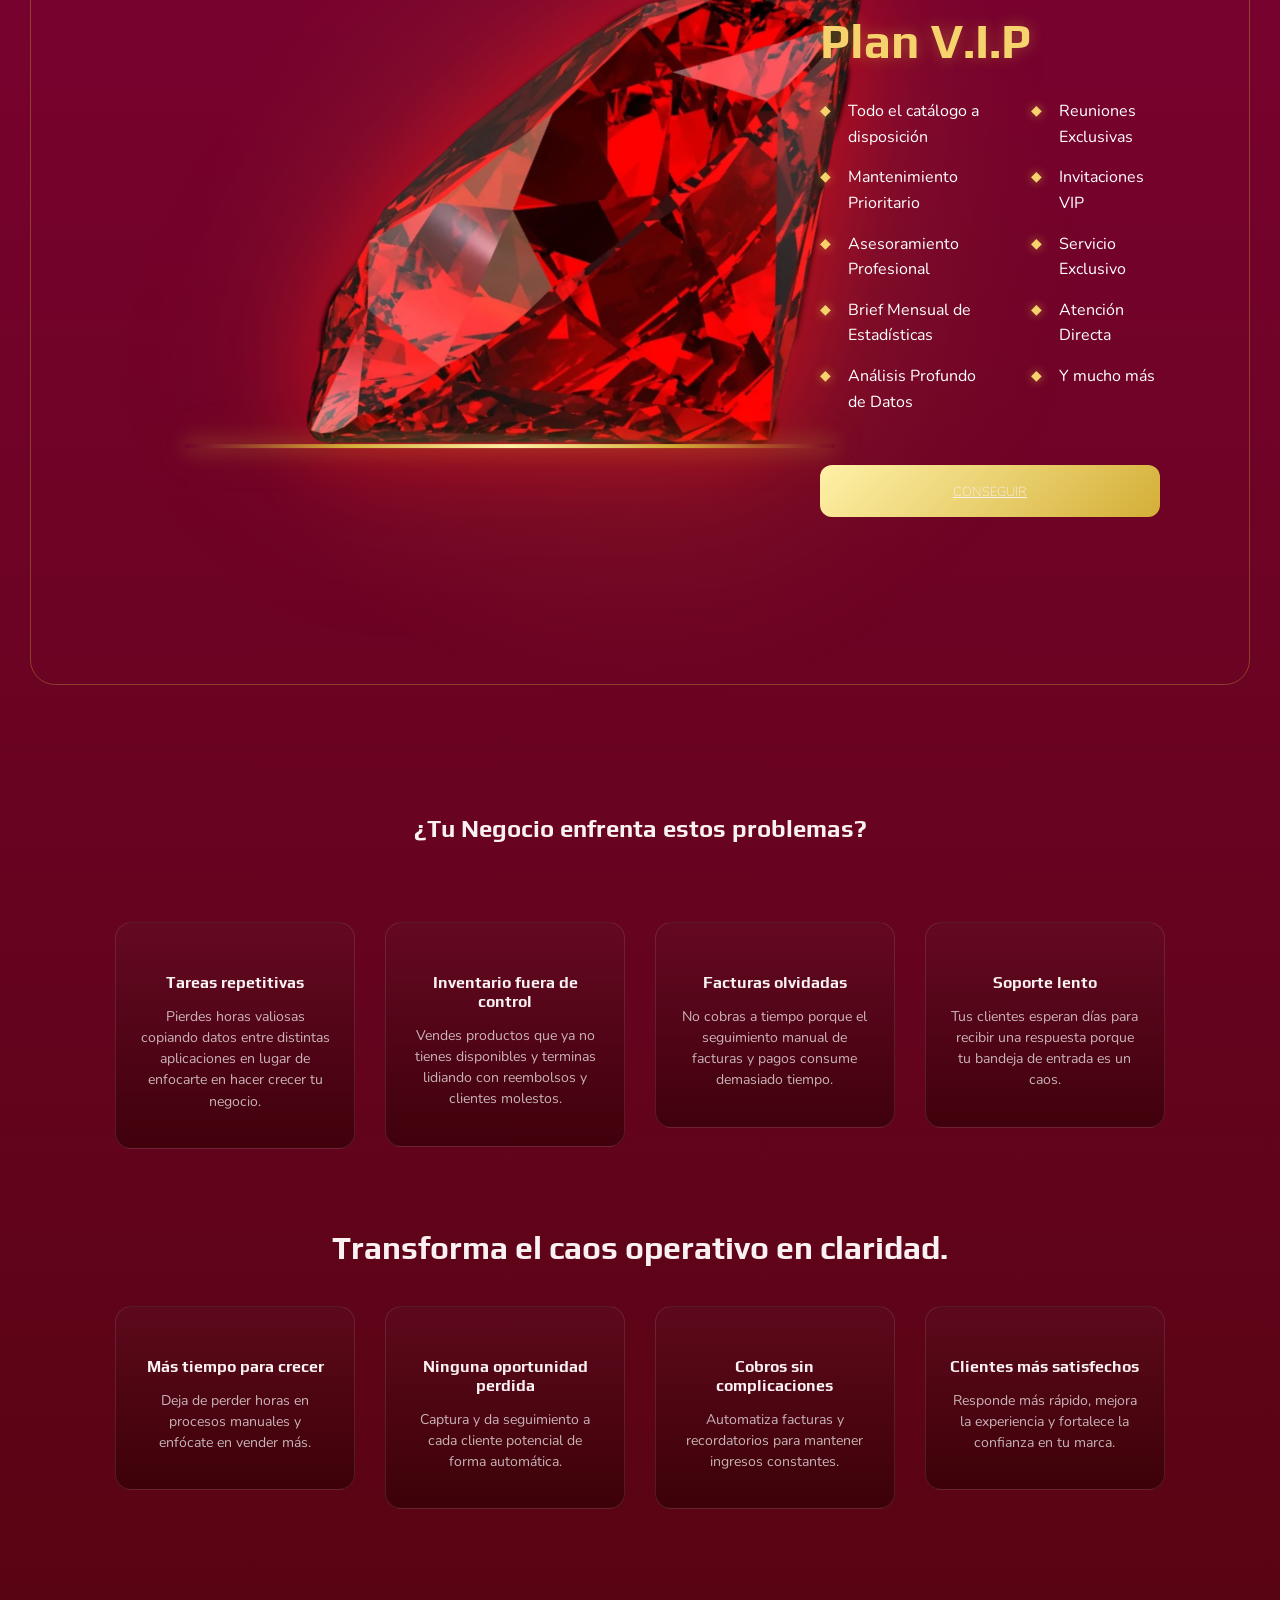
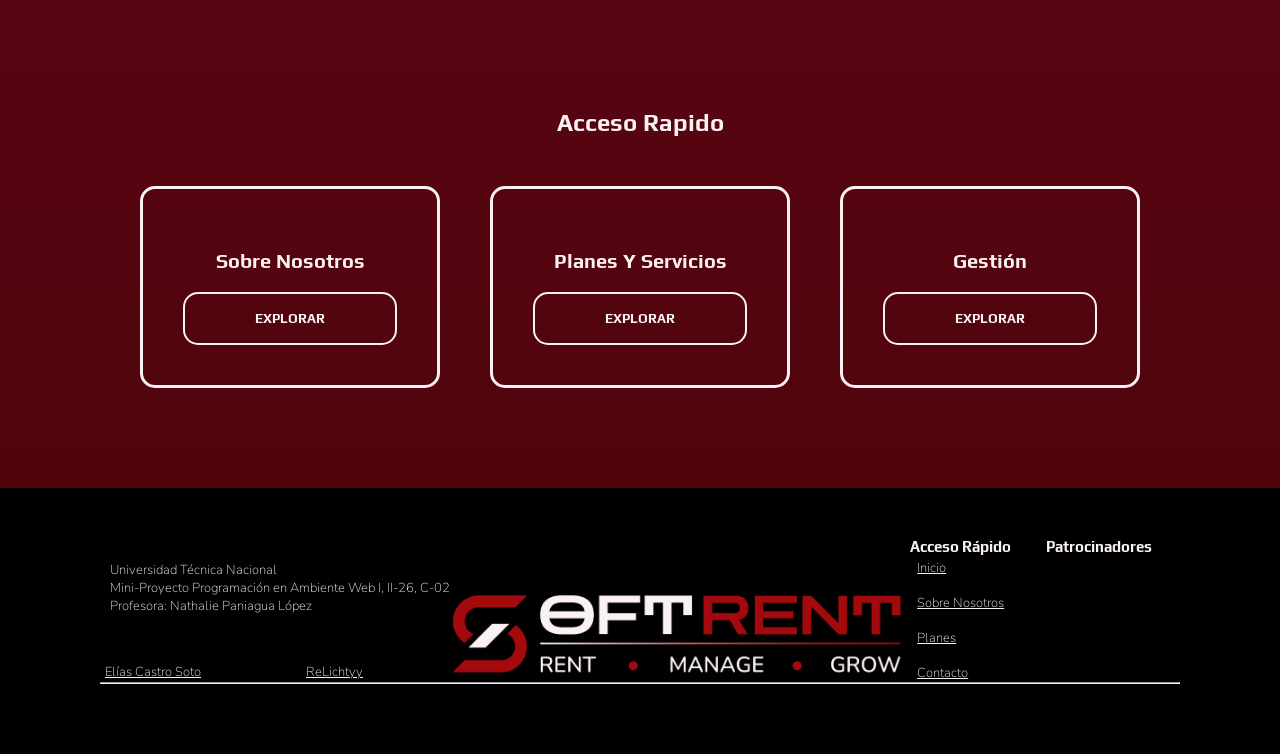
==== commit 8040bac4: "links" ====
--- a/index.html
+++ b/index.html
@@ -234,7 +234,9 @@
                             </li>
                         </ul>
                     </div>
-                    <button>CONSEGUIR</button>
+                    <button>
+                        <a href="planes.html#seccion-servicios">CONSEGUIR</a>
+                    </button>
                 </div>
                 <div class="planes-container tarjeta-plan destacado inter">
                     <div>
@@ -261,7 +263,7 @@
                             </li>
                         </ul>
                     </div>
-                    <button>CONSEGUIR</button>
+                    <button><a href="planes.html#seccion-servicios">CONSEGUIR</a></button>
                 </div>
                 <div class="planes-container tarjeta-plan pro">
                     <div>
@@ -288,7 +290,7 @@
                             </li>
                         </ul>
                     </div>
-                    <button>CONSEGUIR</button>
+                    <button><a href="planes.html#seccion-servicios">CONSEGUIR</a></button>
                 </div>
             </div>
 
@@ -328,7 +330,7 @@
                 </div>
 
                 <button class="btn-vip">
-                    CONSEGUIR
+                    <a href="planes.html#seccion-servicios">CONSEGUIR</a>
                 </button>
 
             </div>
--- a/css/planes.css
+++ b/css/planes.css
@@ -1106,4 +1106,26 @@
     .tarjeta-recomendacion {
         width: 100%;
     }
+}
+
+
+@media (max-width: 768px){
+   
+    #contenedorServicios {
+        grid-template-columns: minmax(0, 1fr);   /* min 0: deja que el track baje de 350px */
+        padding: 0 16px;
+        gap: 20px;
+    }
+
+    .tarjeta-servicio {
+        min-width: 0;        /* permite que el card se achique dentro del grid */
+        padding: 20px;
+    }
+
+    .tarjeta-servicio h3 {
+        font-size: 1.4rem;
+        overflow-wrap: break-word;   /* corta "E-Commerce" si no entra */
+    }
+
+    .servicio-precio { font-size: 1.6rem; }
 }
